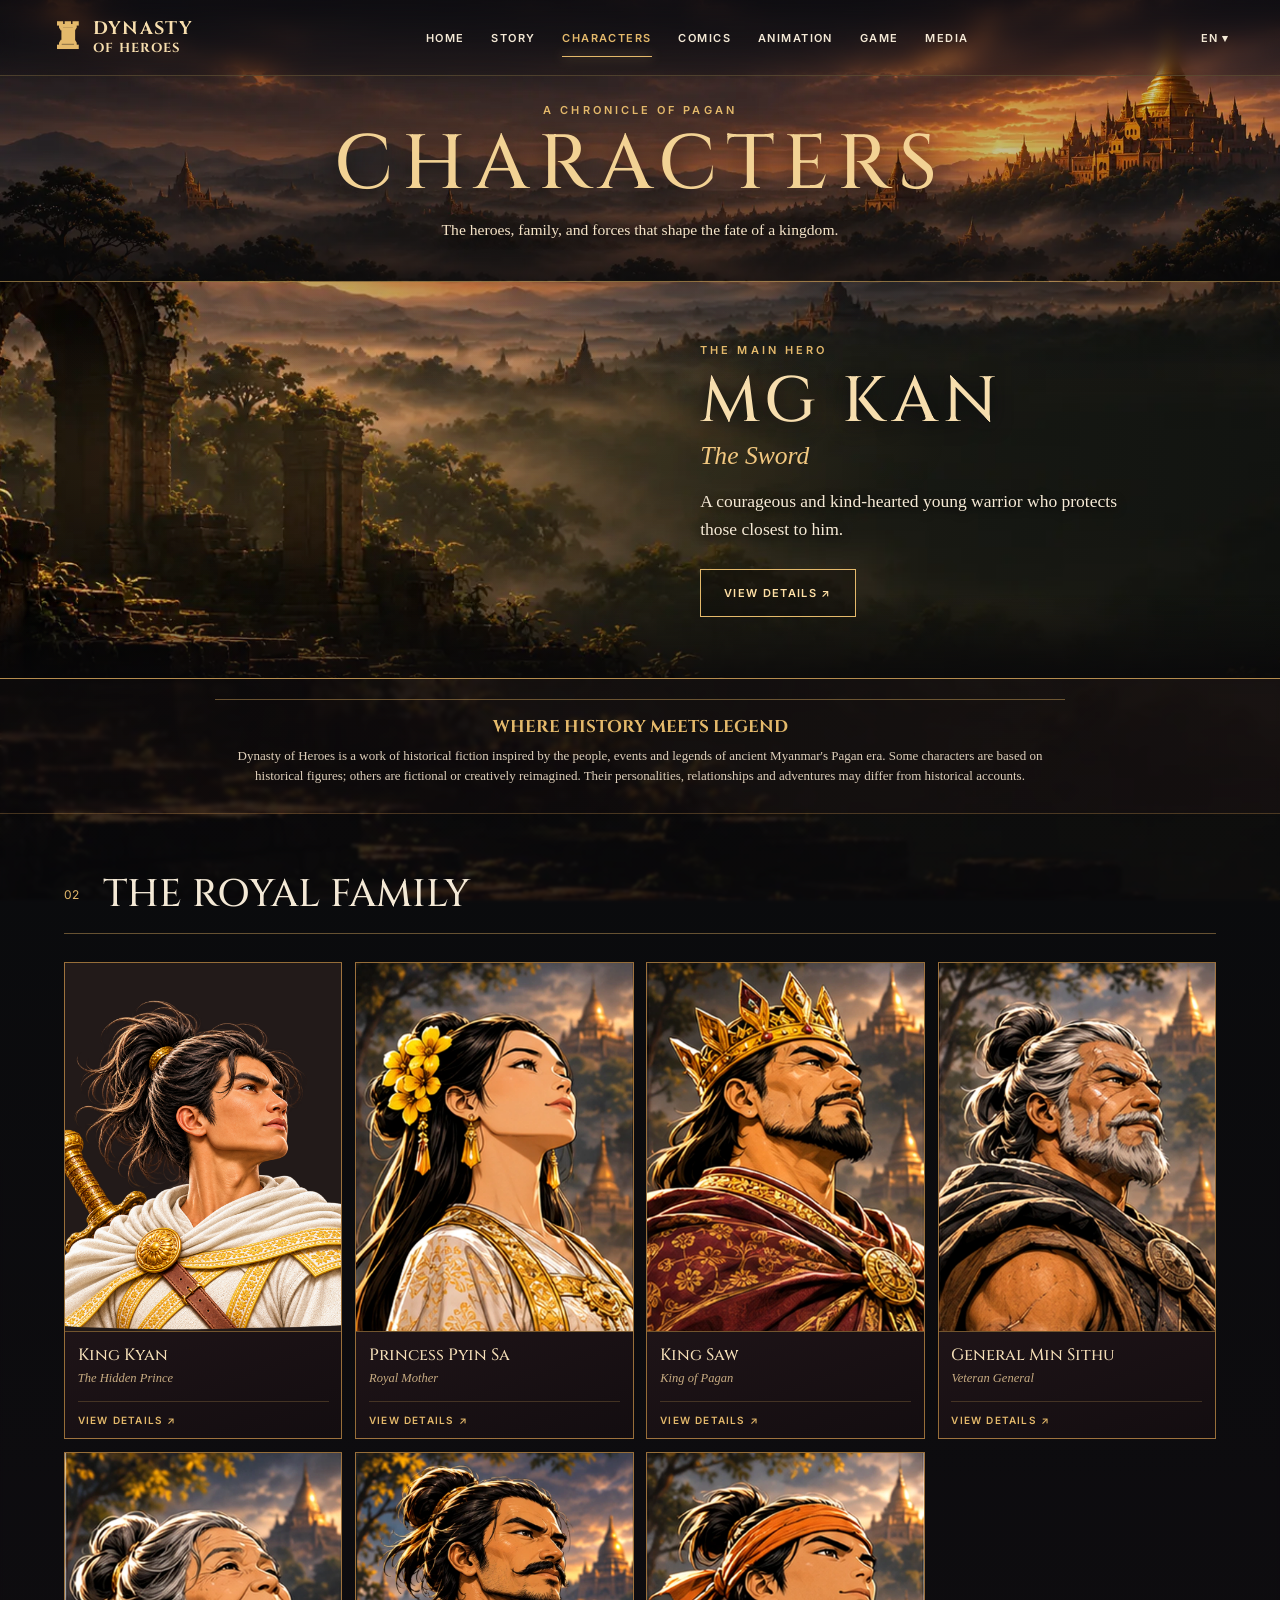
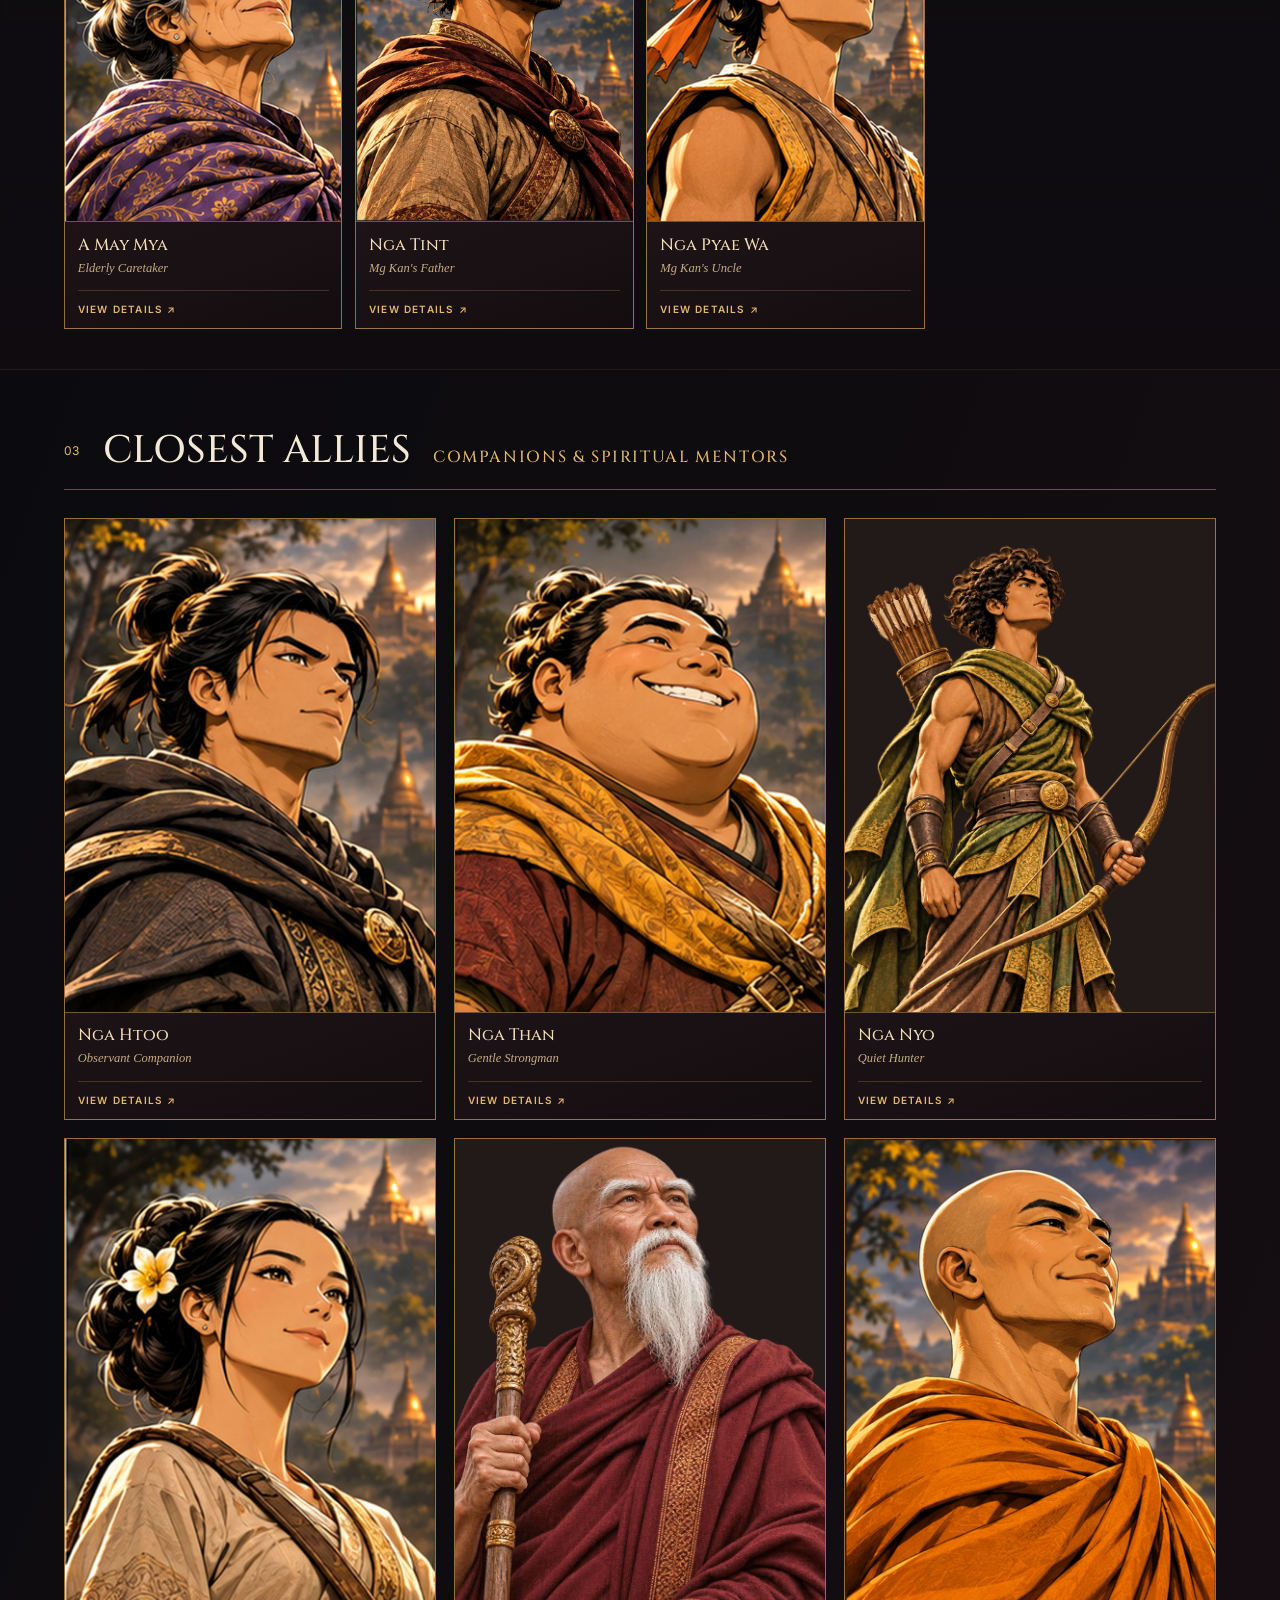
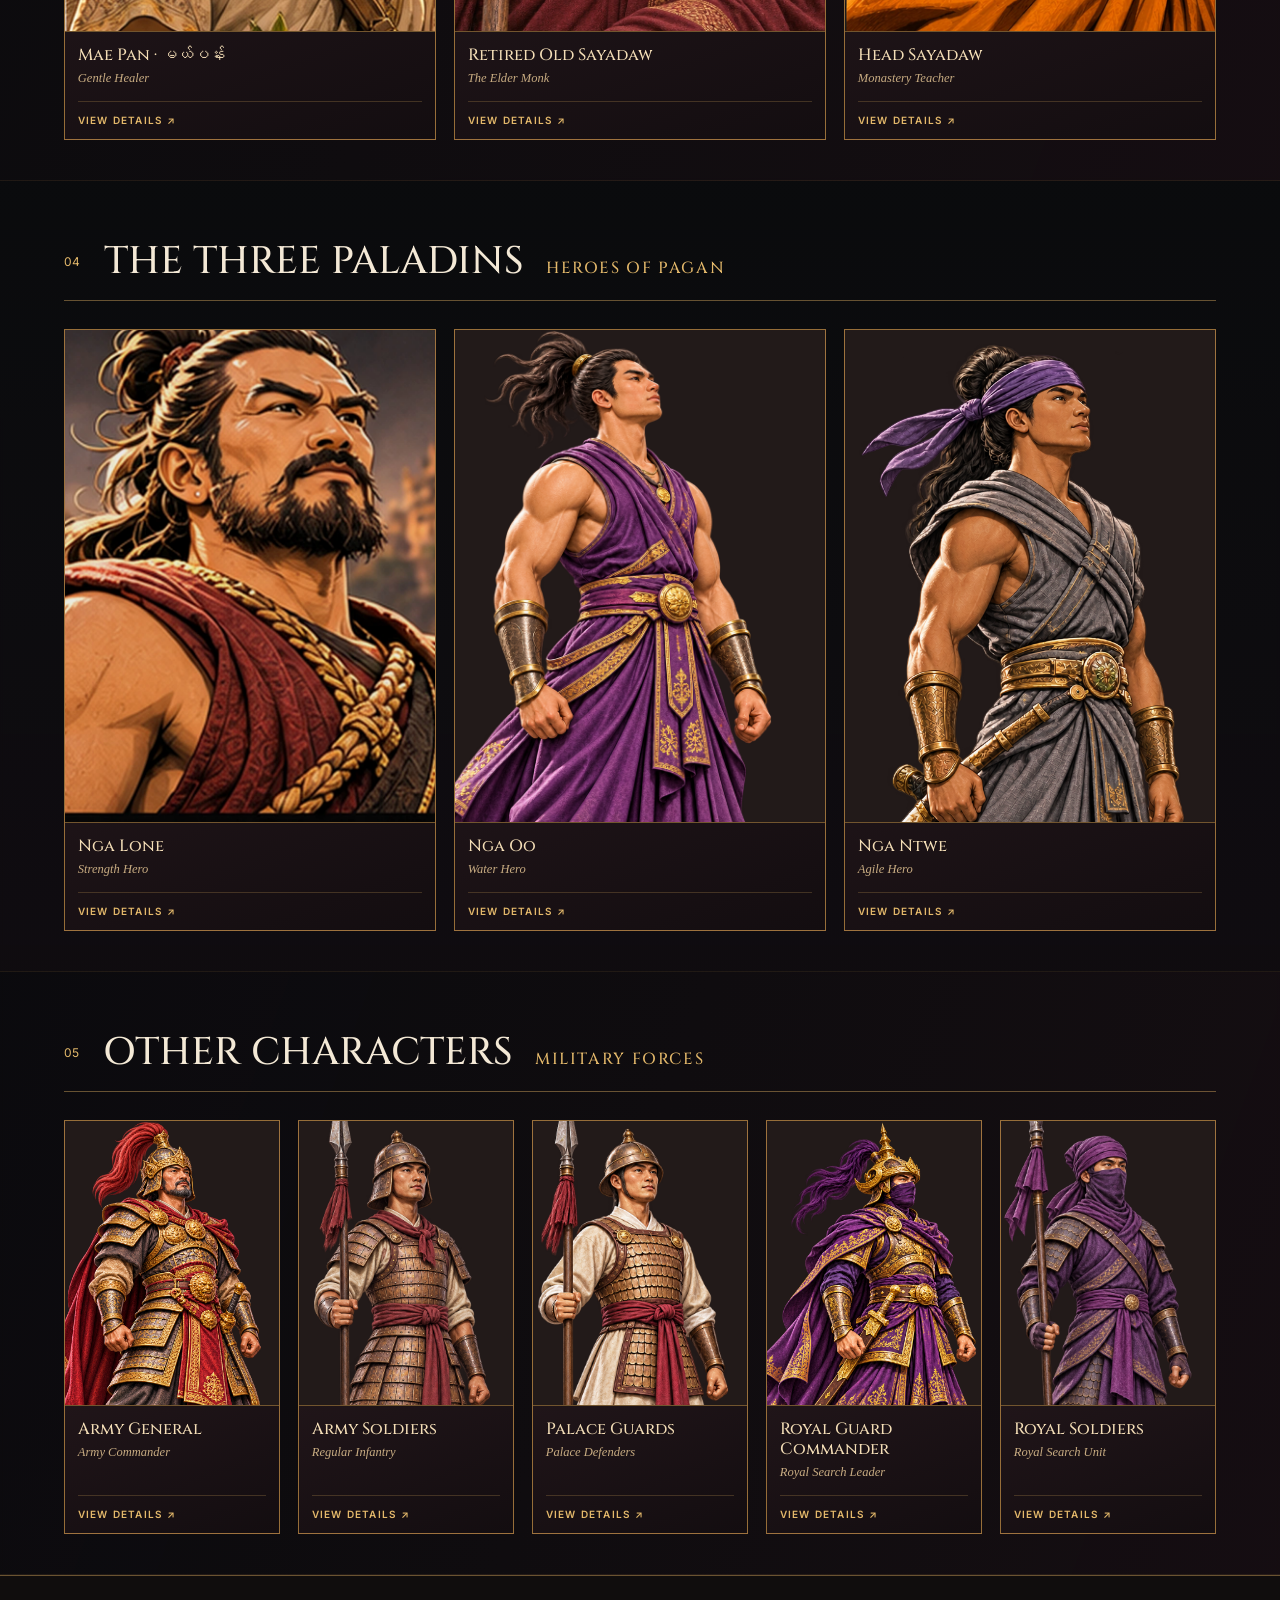
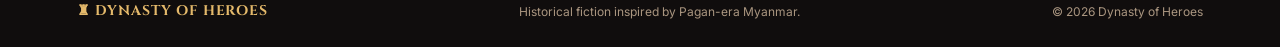
==== characters-classic.html @ 9d073ad2 "Correct Nga Nyo's bow hand, restore Nga Pyae Wa and add King Kyan portrait Move Nga Nyo's bow uprigh" ====
<!doctype html><html lang="en"><head><meta charset="utf-8"><meta name="viewport" content="width=device-width,initial-scale=1"><meta name="theme-color" content="#11100f"><title>Characters — Dynasty of Heroes</title><link rel="stylesheet" href="style.css"></head><body class="characters-page"><div class="characters-page-backdrop" aria-hidden="true"><div class="characters-page-backdrop__art"></div></div><div id="progress"></div>
<header class="site-header"><a class="brand" href="index.html"><span class="temple">♜</span><span>DYNASTY <small>OF HEROES</small></span></a><button class="menu-toggle" aria-expanded="false" aria-label="Toggle menu">☰</button><nav class="site-menu"><a href="index.html">HOME</a><a href="index.html#story">STORY</a><a class="active" href="characters.html">CHARACTERS</a><a href="index.html#experiences">COMICS</a><a href="index.html#experiences">ANIMATION</a><a href="index.html#experiences">GAME</a><a href="index.html#mission">MEDIA</a></nav><span class="language">EN ▾</span></header>
<main>
<section class="characters-intro character-top-banner" aria-label="Characters page introduction">
  <span class="section-label">A CHRONICLE OF PAGAN</span>
  <h1>CHARACTERS</h1>
  <p class="characters-tagline">The heroes, family, and forces that shape the fate of a kingdom.</p>
</section>
<section class="featured-hero" id="main-hero" aria-labelledby="mgkan-title">
  <div class="featured-hero__scene" aria-hidden="true"></div>
  <div class="featured-hero__content">
    <div class="featured-hero__portrait">
      <!-- Separate transparent foreground asset; not part of the forest background -->
      <img class="featured-hero__cutout" src="assets/mg-kan-cutout-art.webp" alt="Mg Kan wearing his black-and-red warrior outfit" loading="eager" fetchpriority="high">
    </div>
    <div class="featured-hero__copy">
      <span class="section-label">THE MAIN HERO</span>
      <h2 id="mgkan-title">MG KAN</h2>
      <p class="featured-hero__subtitle">The Sword</p>
      <p class="featured-hero__description">A courageous and kind-hearted young warrior who protects those closest to him.</p>
      <button type="button" class="button outline featured-hero__details" data-open-character="mg-kan">VIEW DETAILS ↗</button>
    </div>
  </div>
</section>
<section class="character-disclaimer"><div class="fiction"><h2>WHERE HISTORY MEETS LEGEND</h2><p>Dynasty of Heroes is a work of historical fiction inspired by the people, events and legends of ancient Myanmar's Pagan era. Some characters are based on historical figures; others are fictional or creatively reimagined. Their personalities, relationships and adventures may differ from historical accounts.</p></div></section>
<section class="roster-section" id="family"><div class="roster-heading"><span>02</span><h2>THE ROYAL FAMILY</h2></div><div class="roster-grid" id="roster-family"></div></section>
<section class="roster-section" id="allies"><div class="roster-heading"><span>03</span><h2>CLOSEST ALLIES <small>COMPANIONS & SPIRITUAL MENTORS</small></h2></div><div class="roster-grid" id="roster-allies"></div></section>
<section class="roster-section" id="paladins"><div class="roster-heading"><span>04</span><h2>THE THREE PALADINS <small>HEROES OF PAGAN</small></h2></div><div class="roster-grid" id="roster-paladins"></div></section>
<section class="roster-section" id="military"><div class="roster-heading"><span>05</span><h2>OTHER CHARACTERS <small>MILITARY FORCES</small></h2></div><div class="roster-grid" id="roster-military"></div></section></main>
<div class="modal" id="character-modal" aria-hidden="true" role="dialog" aria-modal="true" aria-labelledby="detail-name"><div class="modal-inner"><button class="modal-close" aria-label="Close character detail">×</button><div class="modal-image"><img id="detail-image" alt="Character portrait"></div><div class="modal-text"><span class="section-label">DYNASTY OF HEROES · CHARACTER INTRODUCTION</span><h2 id="detail-name"></h2><div class="detail-title" id="detail-title"></div><blockquote id="detail-quote"></blockquote><p id="detail-bio"></p><div class="facts"><div><b>ROLE</b><span id="detail-role"></span></div><div><b>IDENTITY</b><span id="detail-identity"></span></div><div><b>PERSONALITY</b><span id="detail-personality"></span></div></div><h3>SIGNATURE TRAITS</h3><div class="trait-list" id="detail-traits"></div></div></div></div>
<footer><a class="brand" href="index.html">♜ DYNASTY OF HEROES</a><span>Historical fiction inspired by Pagan-era Myanmar.</span><span>© 2026 Dynasty of Heroes</span></footer><script src="main.js"></script><script src="characters.js?v=20261125-bow-portrait-restore"></script></body></html>
---- style.css ----
@import url('https://fonts.googleapis.com/css2?family=Cinzel:wght@400;500;600;700&family=Inter:wght@400;500;600&display=swap');
:root{--bg:#100c0c;--black:#151013;--gold:#e4b96b;--gold2:#f7deae;--cream:#f7e9cf;--maroon:#591e22;--line:rgba(225,177,99,.43)}*{box-sizing:border-box}html{scroll-behavior:smooth}body{margin:0;background:var(--bg);color:#f4e9d6;font-family:Georgia,serif;overflow-x:hidden}a{color:inherit;text-decoration:none}button{font:inherit;cursor:pointer}button:focus-visible,a:focus-visible,.character-card:focus-visible{outline:2px solid #f2ce83;outline-offset:4px}img{max-width:100%;display:block}em{font-style:normal;color:var(--gold)}h1,h2,h3,p{margin-top:0}h1,h2,h3{font-family:Cinzel,Georgia,serif}#progress{position:fixed;top:0;left:0;height:2px;width:0;background:var(--gold);z-index:150}.site-header{position:fixed;left:0;right:0;top:0;z-index:100;min-height:76px;display:flex;align-items:center;justify-content:space-between;gap:20px;padding:12px clamp(20px,4vw,74px);background:linear-gradient(180deg,rgba(8,8,12,.91),rgba(8,8,12,.56) 78%,transparent);border-bottom:1px solid rgba(255,208,120,.12);backdrop-filter:blur(8px)}.brand{display:flex;align-items:center;gap:9px;color:var(--gold2);font-family:Cinzel,Georgia,serif;font-size:18px;line-height:1;font-weight:700;letter-spacing:.06em;white-space:nowrap}.brand small{display:block;font-size:13px;margin-top:4px}.temple{font-size:36px;color:var(--gold)}.site-menu{display:flex;gap:clamp(12px,2.1vw,34px);align-items:center}.site-menu a{font:600 11px Inter,sans-serif;letter-spacing:.13em;position:relative;transition:color .25s}.site-menu a:hover,.site-menu a.active{color:var(--gold)}.site-menu a.active:after{content:'';position:absolute;height:1px;background:var(--gold);left:0;right:0;bottom:-12px;box-shadow:0 0 12px var(--gold)}.language{font:600 11px Inter,sans-serif;letter-spacing:.08em}.menu-toggle{display:none;background:none;color:var(--gold2);border:1px solid var(--line);padding:8px 12px}.section-label,.eyebrow{font:600 11px Inter,sans-serif;letter-spacing:.28em;color:var(--gold);text-transform:uppercase}.hero{height:100svh;min-height:580px;position:relative;display:flex;align-items:center;justify-content:flex-end;isolation:isolate}.hero-media,.story-scene video{position:absolute;inset:0;width:100%;height:100%;object-fit:cover;z-index:-2;background:linear-gradient(100deg,#24120f,#654233)}.hero-shade{position:absolute;inset:0;z-index:-1;background:linear-gradient(90deg,rgba(0,0,0,.04) 10%,rgba(0,0,0,.12) 40%,rgba(6,7,11,.75) 78%,rgba(5,4,5,.5)),linear-gradient(0deg,#100c0c,transparent 35%)}.hero-copy{width:min(520px,43vw);margin-right:clamp(25px,8vw,150px);padding-top:80px;text-align:center}.hero-copy h1{font-size:clamp(43px,5.5vw,94px);line-height:.95;letter-spacing:.045em;margin:17px 0 24px;text-shadow:0 2px 12px #000,0 0 35px #25170c;color:#f9dc9b}.hero-copy h1 i{display:inline-block;font-style:normal;font-size:.32em;letter-spacing:.3em;vertical-align:middle}.hero-copy p{letter-spacing:.18em;font-size:clamp(12px,1vw,17px);line-height:1.6;color:#f6e5c6}.actions{display:flex;gap:12px;justify-content:center;margin-top:30px;flex-wrap:wrap}.button{font:600 11px Inter,sans-serif;letter-spacing:.12em;display:inline-flex;align-items:center;justify-content:center;text-align:center;min-height:46px;padding:13px 23px;border:1px solid var(--gold);transition:background .25s,transform .3s,box-shadow .3s}.button:hover{transform:translateY(-2px);box-shadow:0 6px 30px rgba(226,164,73,.19)}.button.gold{background:linear-gradient(110deg,#542015,#8a3b26);color:#ffe9b8}.button.outline{background:rgba(10,8,8,.34);color:#ffe0a5}.scroll-hint{position:absolute;bottom:32px;right:6%;font:600 10px Inter,sans-serif;letter-spacing:.18em}.scroll-hint span{margin-left:14px}.section-padding{padding:clamp(70px,9vw,145px) clamp(22px,7vw,125px)}.purpose{background:radial-gradient(ellipse at center top,#2c1b1b,#170f10 65%);text-align:center}.purpose h2,.experiences h2,.closing h2{font-size:clamp(34px,4.8vw,72px);line-height:1.13;font-weight:500;margin:22px 0}.section-intro{max-width:750px;line-height:1.8;color:#cbbbaa;margin:0 auto 52px}.four{display:grid;grid-template-columns:repeat(4,1fr);gap:clamp(17px,2vw,35px);text-align:left}.four article{border-top:1px solid var(--line);padding-top:20px}.four article span{color:var(--gold);font-size:14px}.four h3{font-size:21px;margin:14px 0}.four p{font-size:15px;line-height:1.65;color:#cbbcb0}.story-scene{position:relative;min-height:90svh;display:flex;align-items:center;isolation:isolate;background:#191518}.story-scene video{object-position:center}.story-overlay{position:absolute;inset:0;background:linear-gradient(90deg,rgba(7,7,9,.9),rgba(7,7,9,.38) 56%,rgba(7,7,9,.15)),linear-gradient(0deg,#160e0e,transparent 30%);z-index:-1}.story-copy{margin-left:clamp(24px,8vw,150px);width:min(600px,74vw);padding:100px 0}.story-copy h2{font-size:clamp(48px,6.5vw,110px);font-weight:500;line-height:1.03;margin:25px 0}.story-copy p{font-size:clamp(16px,1.35vw,20px);line-height:1.8;color:#e1d6c9;margin-bottom:30px}.experiences{background:#191919;color:#f5e4d2;text-align:center}.experiences h2{max-width:900px;margin:16px auto 55px}.experiences em{color:#e5aa82}.experience-grid{display:grid;grid-template-columns:repeat(3,1fr);gap:20px}.experience{height:clamp(300px,29vw,440px);position:relative;text-align:left;overflow:hidden;background:#151515;border:1px solid rgba(184,164,139,.38)}.experience img{position:absolute;inset:0;width:100%;height:100%;object-fit:cover;filter:saturate(.72)}.experience img[src$="home-comics.webp"]{object-position:65% center}
.experience img[src$="home-animation.webp"]{object-position:center 22%}
.experience:after{content:'';position:absolute;inset:0;background:linear-gradient(0deg,rgba(10,10,10,.98),rgba(14,14,14,.86) 34%,rgba(18,18,18,.30) 72%,rgba(18,18,18,.20))}.experience-copy{position:absolute;z-index:1;inset:auto 20px 25px 25px;color:#f9ebd4}.experience-copy span{font:600 11px Inter,sans-serif;letter-spacing:.15em;color:#f1c77c}.experience-copy h3{font-size:clamp(27px,2.6vw,43px);margin:9px 0}.experience-copy p{font-size:14px;line-height:1.65;max-width:290px}.experience-copy .coming{display:inline-block;margin-top:15px;padding:11px 13px;border:1px solid var(--gold);background:#242424;font-size:10px}.closing{text-align:center;background:radial-gradient(ellipse at 50% 20%,#382121,#130d0f)}.closing .button{margin-top:18px}footer{border-top:1px solid var(--line);padding:28px clamp(20px,6vw,95px);display:flex;align-items:center;justify-content:space-between;gap:20px;font:12px Inter,sans-serif;color:#aa9680}footer .brand{font-size:14px;color:var(--gold)}.characters-intro{text-align:center;padding:180px 25px 90px;background:linear-gradient(180deg,rgba(14,10,12,.62),#120c0e),url('assets/sunset.svg') center/cover}.characters-intro h1{font-size:clamp(54px,8vw,135px);font-weight:500;margin:15px 0 26px;color:#f7dba2}.fiction{margin:auto;max-width:850px;border-top:1px solid var(--line);padding-top:27px}.fiction h2{color:var(--gold);font-size:23px}.fiction p{line-height:1.8;color:#decfba;font-size:15px}.roster-section{padding:55px clamp(20px,5vw,85px) 40px;background:linear-gradient(135deg,#211113,#100d0f 55%)}.roster-section:nth-of-type(odd){background:linear-gradient(110deg,#140d10,#291718)}.roster-heading{display:flex;gap:24px;align-items:center;margin-bottom:28px;border-bottom:1px solid var(--line);padding-bottom:13px}.roster-heading span{color:var(--gold);font:12px Inter,sans-serif}.roster-heading h2{margin:0;font-size:clamp(23px,3vw,40px);font-weight:500}.roster-heading small{font-size:.42em;letter-spacing:.1em;color:var(--gold);display:inline-block;margin-left:12px}.roster-grid{display:grid;grid-template-columns:repeat(4,minmax(0,1fr));gap:18px}.roster-grid#roster-main{grid-template-columns:minmax(210px,320px)}.character-card{background:linear-gradient(#29191b,#130e10);border:1px solid rgba(214,169,92,.47);padding:0;min-width:0;text-align:left;color:var(--cream);overflow:hidden;cursor:pointer;transition:transform .3s,border-color .3s,box-shadow .3s}.character-card:hover{transform:translateY(-5px);border-color:var(--gold);box-shadow:0 14px 40px rgba(0,0,0,.3)}.portrait{aspect-ratio:3/4;overflow:hidden;position:relative;background:radial-gradient(circle at 50% 20%,#805d43,#171115)}.portrait img{width:100%;height:100%;object-fit:cover;object-position:center 20%;transition:transform .45s}.character-card:hover img{transform:scale(1.04)}.character-summary{padding:18px 15px 20px}.character-summary h3{margin:0 0 7px;font:500 clamp(17px,1.5vw,23px) Cinzel,serif}.character-summary p{margin:0 0 15px;color:#c9ab7e;font-style:italic;font-size:14px}.view-profile{font:600 11px Inter,sans-serif;color:var(--gold);letter-spacing:.12em;border-top:1px solid rgba(214,169,92,.23);display:block;padding-top:12px}.modal{position:fixed;inset:0;z-index:200;display:none;align-items:center;justify-content:center;padding:25px;background:rgba(4,4,6,.87);backdrop-filter:blur(12px)}.modal.open{display:flex}.modal-inner{position:relative;width:min(1280px,96vw);max-height:93vh;overflow:auto;display:grid;grid-template-columns:46% 54%;border:2px solid #b47b30;background:radial-gradient(circle at 100% 0%,#241c1d,#100e11 70%);box-shadow:0 0 0 6px rgba(15,9,5,.8),0 0 0 8px rgba(224,169,78,.5),0 30px 100px #000}.modal-close{position:absolute;right:17px;top:16px;z-index:1;background:#581b21;border:1px solid var(--gold);color:#ffe0a7;width:47px;height:47px;font-size:32px}.modal-image{min-height:570px;background:#36251c}.modal-image img{width:100%;height:100%;object-fit:cover;object-position:center top}.modal-text{padding:clamp(35px,4.2vw,75px);overflow:auto}.modal-text h2{font-size:clamp(45px,5vw,83px);font-weight:500;margin:17px 0 0;color:#f4d49c}.detail-title{color:var(--gold);font-size:26px;font-style:italic}.modal-text blockquote{margin:20px 0;font-size:19px;color:#e6cfab;font-style:italic}.modal-text p{line-height:1.7;color:#e3d5c5}.facts{margin:27px 0;border-top:1px solid var(--line)}.facts div{border-bottom:1px solid var(--line);padding:14px 0;display:grid;grid-template-columns:125px 1fr;gap:15px}.facts b{color:var(--gold);font-size:13px}.facts span{font-size:15px}.modal-text h3{font-size:22px;color:var(--gold)}.trait-list{display:grid;grid-template-columns:repeat(2,1fr);gap:12px}.trait{border:1px solid var(--line);padding:15px;background:linear-gradient(120deg,rgba(50,80,28,.3),transparent);text-align:center;font-size:13px}.trait span{display:block;font-size:27px;color:#b9db73;margin-bottom:8px}@media(min-width:1500px){.roster-grid{grid-template-columns:repeat(6,minmax(0,1fr))}}@media(max-width:950px){.site-header{min-height:68px}.menu-toggle{display:block}.site-menu{position:absolute;top:68px;left:0;right:0;display:none;flex-direction:column;background:#130e11;padding:30px}.site-menu.open{display:flex}.language{display:none}.hero-copy{width:55%;margin-right:3vw}.four{grid-template-columns:repeat(2,1fr)}.experience-grid{grid-template-columns:1fr}.experience{height:360px}.roster-grid{grid-template-columns:repeat(3,minmax(0,1fr))}.modal-inner{grid-template-columns:42% 58%}.modal-text{padding:32px}.modal-image{min-height:500px}}@media(max-width:600px){.hero{min-height:650px;height:100svh;align-items:flex-end;justify-content:center}.hero-copy{width:100%;margin:0;padding:30px 20px 90px}.hero-shade{background:linear-gradient(0deg,#130b0d 5%,rgba(15,9,11,.68) 50%,rgba(15,9,11,.08))}.hero-media{object-position:34% center}.hero-copy h1{font-size:54px}.four{grid-template-columns:1fr}.story-copy{margin-left:22px;width:85vw}.story-copy h2{font-size:54px}.roster-section{padding:38px 15px}.roster-grid{grid-template-columns:repeat(2,minmax(0,1fr));gap:10px}.roster-grid#roster-main{grid-template-columns:1fr 1fr}.character-summary{padding:12px}.character-summary h3{font-size:15px}.character-summary p{font-size:12px}.roster-heading h2{font-size:24px}.roster-heading small{display:block;margin:5px 0 0}.modal{padding:15px}.modal-inner{grid-template-columns:1fr;max-height:94vh}.modal-image{min-height:0;height:35vh}.modal-text{padding:25px}.modal-text h2{font-size:44px}.facts div{grid-template-columns:90px 1fr}.characters-intro{padding-top:130px}footer{flex-direction:column;text-align:center}}@media(prefers-reduced-motion:reduce){*,*:before,*:after{scroll-behavior:auto!important;transition:none!important;animation:none!important}}
/* Approved DOH portraits: one 6-column × 4-row sprite sheet; replaces placeholders on upload. */
.has-character-sprite .portrait,.has-character-sprite .modal-image{background-image:url('assets/DOH_22_Character_Portraits_Sprite.jpg');background-size:600% 400%;background-position:var(--sprite-x,0%) var(--sprite-y,0%);background-repeat:no-repeat}
.has-character-sprite .portrait img,.has-character-sprite .modal-image img{opacity:0}

/* Character page approved hero composition — wide Pagan panorama, centered main hero. */
.characters-intro.character-feature-banner{min-height:730px;padding:116px 24px 56px;text-align:center;background:
linear-gradient(180deg,rgba(11,8,12,.38) 0%,rgba(14,10,11,.12) 30%,rgba(14,9,11,.78) 100%),
url("assets/sunset.svg") center center/cover no-repeat;display:flex;flex-direction:column;align-items:center;}
.character-feature-banner h1{font-weight:500;letter-spacing:.13em;font-size:clamp(54px,6vw,105px);line-height:1.1;margin:12px 0 32px;text-shadow:0 4px 30px rgba(0,0,0,.9)}
.feature-center{width:100%;display:flex;flex-direction:column;align-items:center;gap:15px}
.feature-index{font:600 11px Inter,sans-serif;color:#f4d394;letter-spacing:.27em;text-shadow:0 2px 13px #000}
.character-feature-banner .roster-grid#roster-main{display:block;width:min(360px,84vw);margin:auto}
.character-feature-banner .character-card{width:100%;text-align:center;background:linear-gradient(180deg,rgba(23,16,17,.36),rgba(20,13,15,.95));border:1px solid #d1a25d;box-shadow:0 14px 50px rgba(0,0,0,.52)}
.character-feature-banner .portrait{height:260px;aspect-ratio:auto;background-color:#281b20}
.character-feature-banner .portrait img{object-position:center 26%}
.character-feature-banner .character-summary{padding:13px 18px 17px}
.character-feature-banner .character-summary h3{font-size:25px}
.character-feature-banner .character-summary p{font-size:16px;margin-bottom:7px}
.character-feature-banner .view-profile{margin:10px auto 0;max-width:210px;padding:12px;border:1px solid rgba(227,181,109,.65);background:rgba(61,24,24,.48)}
.character-disclaimer{background:#1b1011;text-align:center;padding:20px 24px 28px;border-bottom:1px solid rgba(225,177,99,.3)}
.character-disclaimer .fiction{padding-top:15px}
.character-disclaimer .fiction h2{font-size:17px;margin:0 0 8px}
.character-disclaimer .fiction p{font-size:13px;line-height:1.5;margin:0}
@media(max-width:600px){.characters-intro.character-feature-banner{padding:110px 12px 26px;min-height:640px}.character-feature-banner h1{font-size:43px;letter-spacing:.07em}.character-feature-banner .portrait{height:240px}.character-disclaimer{padding:15px}.character-feature-banner .roster-grid#roster-main{width:min(290px,88vw)}}

/* Character hero: one continuous cinematic banner, no isolated top card or blank column. */
.characters-intro.character-feature-banner{
  position:relative;overflow:hidden;isolation:isolate;
  min-height:clamp(620px,67vw,850px);
  display:flex;flex-direction:column;justify-content:flex-start;align-items:center;
  padding:116px clamp(18px,5vw,75px) 45px;
  background:linear-gradient(180deg,rgba(8,8,12,.30) 0%,rgba(10,8,11,.12) 40%,rgba(12,8,10,.93) 100%),url("assets/sunset.svg") center/cover no-repeat;
}
.characters-intro.character-feature-banner::before{
 content:"";position:absolute;inset:0;z-index:-1;pointer-events:none;
 background:radial-gradient(ellipse 48% 52% at 52% 64%,rgba(191,103,52,.12),transparent),linear-gradient(90deg,rgba(0,0,0,.17),transparent 40%,rgba(0,0,0,.2));
}
.character-feature-banner h1{margin:12px auto 28px;text-align:center;font-size:clamp(52px,5.5vw,92px);line-height:1.15;letter-spacing:.13em}
.character-feature-banner .feature-center{width:min(100%,1050px);min-height:380px;display:flex;flex-direction:column;align-items:center;gap:4px}
.character-feature-banner .roster-grid#roster-main{width:100%;max-width:none;margin:0;display:flex;justify-content:center}
.character-feature-banner .roster-grid#roster-main .character-card{
 position:relative;display:grid;grid-template-columns:minmax(240px,46%) minmax(270px,1fr);
 align-items:center;overflow:visible;width:min(100%,960px);min-height:355px;
 background:transparent;border:none;box-shadow:none;text-align:left;
 transform:none;
}
.character-feature-banner .roster-grid#roster-main .character-card:hover{box-shadow:none;transform:none}
.character-feature-banner .roster-grid#roster-main .portrait{
 width:100%;height:350px;aspect-ratio:auto;border:none;
 background-color:transparent;background-repeat:no-repeat;
 background-size:contain;background-position:center 30%;
 overflow:hidden;
 mask-image:linear-gradient(to bottom,#000 72%,transparent 100%);
 -webkit-mask-image:linear-gradient(to bottom,#000 72%,transparent 100%)
}
.character-feature-banner .roster-grid#roster-main .portrait img{
 width:100%;height:100%;object-fit:contain;object-position:center bottom;
 filter:drop-shadow(0 14px 27px rgba(0,0,0,.65))
}
.character-feature-banner .roster-grid#roster-main .character-summary{
 display:flex;flex-direction:column;align-items:flex-start;justify-content:center;
 padding:25px 14px 20px clamp(15px,3vw,56px);
 text-align:left;
}
.character-feature-banner .roster-grid#roster-main .character-summary h3{font-size:clamp(35px,3.8vw,64px);font-weight:400;margin-bottom:8px;text-shadow:0 3px 20px #130809}
.character-feature-banner .roster-grid#roster-main .character-summary p{font-size:clamp(19px,1.7vw,28px);color:#f4bd71;margin:0 0 18px}
.character-feature-banner .roster-grid#roster-main .view-profile{
 max-width:none;margin:0;padding:14px 24px;
 color:var(--gold2);font:600 11px Inter,sans-serif;
 border:1px solid var(--gold);letter-spacing:.16em;
 background:rgba(30,11,13,.76);transition:background .2s
}
.character-feature-banner .roster-grid#roster-main .character-card:hover .view-profile{background:rgba(97,40,23,.93)}
.character-disclaimer{position:relative;z-index:1}
@media(max-width:700px){
 .characters-intro.character-feature-banner{min-height:630px;padding:100px 14px 20px}
 .character-feature-banner h1{font-size:clamp(43px,9vw,70px);letter-spacing:.055em;margin-bottom:15px}
 .character-feature-banner .feature-center{min-height:440px}
 .character-feature-banner .roster-grid#roster-main .character-card{grid-template-columns:1fr;min-height:0;max-width:375px}
 .character-feature-banner .roster-grid#roster-main .portrait{height:280px}
 .character-feature-banner .roster-grid#roster-main .character-summary{padding:5px 10px 20px;align-items:center;text-align:center}
 .character-feature-banner .roster-grid#roster-main .character-summary h3{font-size:34px}
 .character-feature-banner .roster-grid#roster-main .character-summary p{font-size:20px;margin-bottom:12px}
 .character-feature-banner .roster-grid#roster-main .view-profile{margin:0 auto}
}

/* ==========================================================================
   DYNASTY OF HEROES | Characters page V4
   Layer contract:
   1. Full-page forest parallax: assets/characters-forest.svg
   2. Featured Mg Kan scene: assets/characters-forest.svg (replace separately)
   3. Independent hero foreground: assets/mg-kan-cutout.png
      (original cinematic video is shown until transparent PNG is provided)
   4. Every title, caption, and Details control is real HTML.
   ========================================================================== */
body.characters-page{background:#0d1011;isolation:isolate}
.characters-page-backdrop{position:fixed;inset:0;overflow:hidden;z-index:0;pointer-events:none}
.characters-page-backdrop__art{position:absolute;inset:-16%;background:
  linear-gradient(180deg,rgba(9,12,13,.22),rgba(10,10,13,.58) 47%,rgba(7,7,11,.88)),
  url("assets/characters-forest.svg") center center/cover no-repeat;
  transform:translate3d(0,var(--character-parallax,0px),0);
  will-change:transform;}
.characters-page main{position:relative;z-index:1}
.characters-page footer{position:relative;z-index:2;background:#100d0d}
.characters-page .site-header{position:fixed;background:linear-gradient(180deg,rgba(12,12,16,.80),rgba(15,11,14,.28));backdrop-filter:blur(9px);-webkit-backdrop-filter:blur(9px);border-bottom:1px solid rgba(226,187,113,.27)}
/* Header banner retains its own Pagan vista, not the forest scene. */
.characters-page .characters-intro.character-top-banner{
  min-height:270px;display:flex;flex-direction:column;justify-content:center;align-items:center;
  padding:94px 22px 31px;position:relative;text-align:center;
  background:
    linear-gradient(180deg,rgba(14,11,15,.52),rgba(14,9,11,.30) 60%,rgba(12,9,10,.79)),
    url("assets/sunset.svg") center center/cover no-repeat;
  border-bottom:1px solid #b17d39;
}
.characters-page .character-top-banner h1{
  font-size:clamp(50px,6vw,94px);font-weight:500;letter-spacing:.11em;
  margin:8px 0 6px;line-height:1.05;color:#f2d294;
  text-shadow:0 4px 26px rgba(0,0,0,.72)
}
.characters-page .characters-tagline{font-size:clamp(14px,1.22vw,18px);line-height:1.4;color:#f5e4c8;text-shadow:0 2px 13px #000;margin:8px 0 0}
.featured-hero{
  position:relative;isolation:isolate;overflow:hidden;
  min-height:clamp(340px,31vw,525px);display:flex;align-items:stretch;
  border-bottom:1px solid rgba(218,168,84,.55);
  background:#18211d;
}
.featured-hero__scene{
  position:absolute;inset:-16%;z-index:-2;
  background:
    linear-gradient(90deg,rgba(13,16,14,.06) 0%,rgba(13,16,14,.14) 41%,rgba(8,10,12,.62) 67%,rgba(7,8,9,.77)),
    url("assets/characters-forest.svg") center center/cover no-repeat;
  transform:translate3d(0,var(--feature-parallax,0px),0);
  will-change:transform;
}
.featured-hero:after{content:"";position:absolute;inset:0;pointer-events:none;z-index:-1;
  background:linear-gradient(0deg,rgba(9,8,10,.8) 0%,transparent 21%,transparent 72%,rgba(11,10,14,.17)),
  radial-gradient(ellipse at 29% 41%,rgba(225,173,93,.16),transparent 45%);
}
.featured-hero__content{
 width:min(100%,1430px);margin:auto;min-height:inherit;
 display:grid;grid-template-columns:54% 46%;align-items:stretch;
 padding:0 clamp(15px,3vw,40px);
}
.featured-hero__portrait{position:relative;min-height:inherit;overflow:hidden;pointer-events:none}
.featured-hero__video-fallback{
 position:absolute;inset:-5% auto -5% -16%;width:126%;height:110%;max-width:none;
 display:block;object-fit:cover;object-position:12% center;
 filter:contrast(1.07) saturate(.83) brightness(.79);
 mask-image:linear-gradient(90deg,transparent,#000 20%,#000 68%,transparent 98%),linear-gradient(180deg,#000 76%,transparent);
 -webkit-mask-image:linear-gradient(90deg,transparent,#000 20%,#000 68%,transparent 98%);
}
.featured-hero__cutout{
 position:absolute;bottom:-1%;left:0;width:100%;height:106%;object-fit:contain;object-position:center bottom;
 opacity:0;transition:opacity .35s ease;filter:drop-shadow(0 13px 35px rgba(0,0,0,.4));}
.featured-hero.has-cutout .featured-hero__cutout{opacity:1}
.featured-hero.has-cutout .featured-hero__video-fallback{opacity:0;visibility:hidden}
.featured-hero__copy{position:relative;padding:clamp(28px,4vw,65px) 12px;display:flex;flex-direction:column;justify-content:center;align-items:flex-start}
.featured-hero__copy h2{font-size:clamp(41px,5vw,82px);line-height:1;letter-spacing:.08em;font-weight:500;color:var(--gold2);margin:13px 0 2px;text-shadow:0 3px 20px #0d0b0e}
.featured-hero__subtitle{font-size:clamp(21px,2vw,28px);font-style:italic;color:#f2c880;margin:5px 0 16px}
.featured-hero__description{font-size:clamp(15px,1.37vw,20px);line-height:1.65;color:#f6ead6;width:min(445px,100%);margin:0 0 25px;text-shadow:0 2px 10px #0a0808}
.featured-hero__details{background:rgba(54,21,21,.59);color:#f7dc9e;min-height:48px}
.characters-page .character-disclaimer{background:rgba(16,13,14,.86);border-bottom:1px solid rgba(223,165,87,.28)}
.characters-page .roster-section{background:linear-gradient(180deg,rgba(12,10,12,.91),rgba(21,13,17,.87))!important;position:relative;backdrop-filter:blur(3px);border-bottom:1px solid rgba(199,143,75,.12)}
.characters-page .roster-section:nth-of-type(odd){background:linear-gradient(100deg,rgba(13,10,13,.89),rgba(26,14,18,.88))!important}
.characters-page #roster-family{grid-template-columns:repeat(7,minmax(0,1fr));gap:clamp(9px,1vw,16px)}
.characters-page .character-card{background:linear-gradient(160deg,#322025,#130d10);border-color:rgba(219,160,77,.65)}
.characters-page .character-card .portrait{overflow:hidden}
.characters-page .character-card[data-character-id="nga-htwe-yu"] .portrait{background-image:none!important}
.characters-page .character-card[data-character-id="nga-htwe-yu"] .portrait img{opacity:1!important;object-fit:cover;object-position:50% 16%}
.characters-page .character-summary h3,.characters-page .character-summary p,.characters-page .view-profile{position:relative;z-index:1}
/* labels are actual elements generated in characters.js, never burned into portrait pixels */
@media(max-width:1400px){.characters-page #roster-family{grid-template-columns:repeat(4,minmax(0,1fr));}}
@media(max-width:800px){.characters-page #roster-family{grid-template-columns:repeat(3,minmax(0,1fr));}}
@media(max-width:600px){
 .characters-page .characters-intro.character-top-banner{min-height:220px;padding:83px 12px 23px}
 .characters-page .character-top-banner h1{font-size:42px;letter-spacing:.04em}
 .featured-hero{min-height:620px}
 .featured-hero__content{grid-template-columns:1fr;grid-template-rows:340px auto;padding:0 16px}
 .featured-hero__portrait{min-height:340px}
 .featured-hero__video-fallback{inset:0 auto 0 -10%;width:120%;height:100%}
 .featured-hero__copy{padding:16px 12px 32px;align-items:center;text-align:center}
 .featured-hero__copy h2{font-size:44px}
 .featured-hero__subtitle{font-size:23px;margin:5px 0 12px}
 .featured-hero__description{margin:0 0 18px;font-size:15px}
 .characters-page #roster-family{grid-template-columns:repeat(2,minmax(0,1fr));gap:10px}
 .characters-page-backdrop__art,.featured-hero__scene{will-change:auto}
}
@media(prefers-reduced-motion:reduce){
 .characters-page-backdrop__art,.featured-hero__scene{transform:none!important;will-change:auto}
 .featured-hero__video-fallback{display:none}
}
/* One image setting controls the forest across the scrolling page AND Mg Kan section.
   Change this URL when a newly approved background is uploaded. */
body.characters-page{--characters-world-image:url("assets/characters-forest.svg")}
.characters-page-backdrop__art{background-image:linear-gradient(180deg,rgba(9,12,13,.22),rgba(10,10,13,.58) 47%,rgba(7,7,11,.88)),var(--characters-world-image)}
.featured-hero__scene{background-image:linear-gradient(90deg,rgba(13,16,14,.06) 0%,rgba(13,16,14,.14) 41%,rgba(8,10,12,.62) 67%,rgba(7,8,9,.77)),var(--characters-world-image)}
/* No sprite sheet may replace Nga Htwe Yu's distinct dark blue-gray headwrap. */
.has-character-sprite .characters-page .character-card[data-character-id="nga-htwe-yu"] .portrait{background-image:none!important}
.has-character-sprite .characters-page .character-card[data-character-id="nga-htwe-yu"] .portrait img{opacity:1!important}
.has-character-sprite .modal[data-character-id="nga-htwe-yu"] .modal-image{background-image:none!important}
.has-character-sprite .modal[data-character-id="nga-htwe-yu"] .modal-image img{opacity:1!important}


/* Batch-one sprite is optional and only affects these ten character panels.
   Each panel's label and Details button remain native, editable HTML. */
.has-first-ten-sprite .characters-page .character-card:is(
 [data-character-id="mg-kyan"],
 [data-character-id="pyin-sa"],
 [data-character-id="anawrahta"],
 [data-character-id="min-sithu"],
 [data-character-id="a-may-mya"],
 [data-character-id="nga-pyae-wa"],
 [data-character-id="nga-htoo"],
 [data-character-id="nga-than"],
 [data-character-id="nga-nyo"],
 [data-character-id="mae-pan"]
) .portrait,
.has-first-ten-sprite .characters-page .modal:is(
 [data-character-id="mg-kyan"],
 [data-character-id="pyin-sa"],
 [data-character-id="anawrahta"],
 [data-character-id="min-sithu"],
 [data-character-id="a-may-mya"],
 [data-character-id="nga-pyae-wa"],
 [data-character-id="nga-htoo"],
 [data-character-id="nga-than"],
 [data-character-id="nga-nyo"],
 [data-character-id="mae-pan"]
) .modal-image{
 background-image:url("assets/DOH_First10_Illustrated_Sprite.webp")!important;
 background-size:500% auto!important;
 background-position:var(--batch1-x,0%) var(--batch1-y,0%)!important;
 background-repeat:no-repeat!important;
}
.has-first-ten-sprite .characters-page .character-card:is(
 [data-character-id="mg-kyan"],
 [data-character-id="pyin-sa"],
 [data-character-id="anawrahta"],
 [data-character-id="min-sithu"],
 [data-character-id="a-may-mya"],
 [data-character-id="nga-pyae-wa"],
 [data-character-id="nga-htoo"],
 [data-character-id="nga-than"],
 [data-character-id="nga-nyo"],
 [data-character-id="mae-pan"]
) .portrait img,
.has-first-ten-sprite .characters-page .modal:is(
 [data-character-id="mg-kyan"],
 [data-character-id="pyin-sa"],
 [data-character-id="anawrahta"],
 [data-character-id="min-sithu"],
 [data-character-id="a-may-mya"],
 [data-character-id="nga-pyae-wa"],
 [data-character-id="nga-htoo"],
 [data-character-id="nga-than"],
 [data-character-id="nga-nyo"],
 [data-character-id="mae-pan"]
) .modal-image img{
 opacity:0!important;
}

/* The approved Characters header artwork is a swappable, independent image.
   Upload the banner as assets/characters-top-banner.png.
   Until uploaded, the existing sunset.svg remains the fallback. All text remains HTML. */
.characters-page .characters-intro.character-top-banner {
  background-image:
    linear-gradient(180deg,rgba(12,10,14,.36),rgba(12,10,14,.24) 57%,rgba(10,8,11,.75)),
    url("assets/characters-top-banner.png"),
    url("assets/sunset.svg");
  background-position:center,center,center;
  background-size:cover,cover,cover;
  background-repeat:no-repeat;
}

/* === Characters cinematic world background: final asset wiring ===
   Background image fills the viewport, remains independent of cards and Mg Kan.
   Every heading, subtitle, name, description and button remains editable HTML.
   To change backgrounds, swap the files below. */
body.characters-page{
  --characters-world-image:url("assets/characters-world-cinematic.webp");
  background:#0e1011;
}
.characters-page .characters-page-backdrop{
  position:fixed;inset:0;width:100vw;height:100dvh;
  overflow:hidden;z-index:0;pointer-events:none;
}
.characters-page .characters-page-backdrop__art{
  position:absolute;inset:-12%;
  background-image:
    linear-gradient(180deg,rgba(9,11,13,.16) 0%,rgba(9,11,13,.28) 55%,rgba(7,7,9,.52) 100%),
    var(--characters-world-image);
  background-repeat:no-repeat;
  background-size:cover;
  background-position:center center;
  transform:translate3d(0,var(--character-parallax,0px),0);
}
.characters-page .characters-intro.character-top-banner{
  min-height:clamp(255px,22vw,355px);
  background-image:
    linear-gradient(180deg,rgba(12,11,15,.19),rgba(12,10,14,.24) 56%,rgba(9,8,10,.67)),
    url("assets/characters-top-cinematic.webp");
  background-size:cover;
  background-position:center center;
  background-repeat:no-repeat;
  border-bottom:1px solid rgba(219,174,96,.57);
}
.characters-page .featured-hero{
  position:relative;
  background:transparent;
  border-bottom:1px solid #b58c4f;
}
.characters-page .featured-hero__scene{
  background-image:
    linear-gradient(90deg,rgba(10,13,13,.10),rgba(10,11,12,.11) 43%,rgba(8,10,12,.38) 66%,rgba(8,10,12,.69) 100%),
    var(--characters-world-image);
  background-repeat:no-repeat;
  background-size:cover;
  background-position:center center;
}
.characters-page .featured-hero__portrait{
  position:relative;
  overflow:visible;
}
.characters-page .featured-hero__cutout{
  display:block;
  position:absolute;
  bottom:-1%;left:0;
  width:100%;height:107%;
  object-fit:contain;
  object-position:center bottom;
  filter:drop-shadow(0 8px 28px rgba(5,7,6,.55));
}
.characters-page .featured-hero.has-cutout .featured-hero__cutout{opacity:1}
.characters-page .featured-hero__video-fallback{display:none!important}
/* The world remains visible behind dark translucent roster and disclaimer sections. */
.characters-page .roster-section{
  background:linear-gradient(180deg,rgba(11,10,13,.75),rgba(18,12,15,.77))!important;
  backdrop-filter:blur(1.5px);
  -webkit-backdrop-filter:blur(1.5px);
}
.characters-page .roster-section:nth-of-type(odd){
  background:linear-gradient(110deg,rgba(10,9,12,.72),rgba(25,14,18,.76))!important;
}
.characters-page .character-disclaimer{
  background:linear-gradient(90deg,rgba(11,9,11,.75),rgba(19,13,16,.72));
  backdrop-filter:blur(2px);
}
.characters-page .site-header{
  background:linear-gradient(180deg,rgba(12,11,15,.68),rgba(13,11,13,.18));
  backdrop-filter:blur(8px);
}
/* 10 approved portraits are image assets; their labels stay real HTML. */
.has-first-ten-sprite .characters-page .portrait{
  background-repeat:no-repeat;
}
.has-first-ten-sprite .characters-page .modal-image{
  background-repeat:no-repeat;
}
/* On mobile, avoid excessive scroll-based work but keep a full-screen background. */
@media(max-width:600px){
  .characters-page .characters-page-backdrop__art{
    background-position:36% center;
  }
  .characters-page .featured-hero__scene{
    background-position:34% center;
  }
  .characters-page .featured-hero__cutout{height:100%}
}
@media(prefers-reduced-motion:reduce){
  .characters-page .characters-page-backdrop__art,
  .characters-page .featured-hero__scene{
    transform:none!important;
    will-change:auto!important;
  }
}

/* Final legibility balance: reveal the landscape through the roster instead
   of hiding the full-screen world behind solid black section containers. */
.characters-page .roster-section{
  background:linear-gradient(180deg,rgba(9,9,12,.65),rgba(16,11,16,.71))!important;
}
.characters-page .roster-section:nth-of-type(odd){
  background:linear-gradient(110deg,rgba(9,8,12,.63),rgba(24,13,18,.7))!important;
}
.characters-page .character-disclaimer{
  background:linear-gradient(90deg,rgba(11,9,12,.67),rgba(20,13,16,.68));
}

/* === REAL CHARACTER PORTRAIT CARD FIX / NOV 2026 ===
   One correctly framed portrait image per card, no sprites, text-free artwork.
   Keep the HTML title and button separate for easy content editing. */
.characters-page .character-card {min-width:0;display:flex;flex-direction:column;overflow:hidden}
.characters-page .character-card .portrait{
 position:relative;flex:0 0 auto;width:100%;height:auto;min-height:0;
 aspect-ratio:3 / 4;overflow:hidden;
 background:#221a19;border-bottom:1px solid rgba(224,166,75,.42);
 background-image:none!important;background-position:initial!important;background-size:auto!important;
}
.characters-page .character-card .portrait img {
 display:block;position:absolute;inset:0;width:100%;height:100%;max-width:none;
 object-fit:cover;object-position:center center;
 opacity:1!important;transform:none;filter:none;
 transition:transform .45s ease;
}
@media(hover:hover){
 .characters-page .character-card:hover .portrait img{transform:scale(1.025)}
}
.characters-page .character-summary{
 width:100%;flex:1;display:flex;flex-direction:column;gap:5px;
 padding:clamp(12px,1vw,20px) clamp(10px,1vw,18px);
}
.characters-page .character-summary h3{font-size:clamp(15px,1.28vw,22px);line-height:1.22;margin:0;color:#f4deb7;word-break:normal}
.characters-page .character-summary p{font-size:clamp(12px,.98vw,16px);line-height:1.35;margin:0 0 9px;color:#c8ac82}
.characters-page .character-summary .view-profile{margin-top:auto;font-size:10px}
.characters-page #roster-allies{grid-template-columns:repeat(6,minmax(0,1fr))}
.characters-page #roster-paladins{grid-template-columns:repeat(3,minmax(0,1fr));max-width:calc(65% - 20px)}
.characters-page #roster-military{grid-template-columns:repeat(5,minmax(0,1fr))}
/* Real images also fill the profile lightbox without cropping heads. */
.characters-page .modal-image{display:flex;align-items:stretch;justify-content:center;overflow:hidden;background:#1a1415;background-image:none!important}
.characters-page .modal-image img{display:block;width:100%;height:100%;object-fit:contain;object-position:center top;opacity:1!important}
@media(max-width:1400px){
 .characters-page #roster-allies{grid-template-columns:repeat(3,minmax(0,1fr))}
 .characters-page #roster-paladins{max-width:none}
}
@media(max-width:1000px){
 .characters-page #roster-military{grid-template-columns:repeat(3,minmax(0,1fr))}
}
@media(max-width:600px){
 .characters-page #roster-allies,
 .characters-page #roster-paladins,
 .characters-page #roster-military{grid-template-columns:repeat(2,minmax(0,1fr))}
 .characters-page .character-summary{padding:12px 9px}
 .characters-page .character-summary h3{font-size:14px}
 .characters-page .character-summary p{font-size:12px}
 .characters-page .modal-image{height:38vh;min-height:0}
 .characters-page .modal-image img{object-fit:contain;object-position:center top}
}

/* Keep the home hero visible behind the navigation and preserve the top of the frame. */
body:not(.characters-page) .site-header{background:linear-gradient(180deg,rgba(8,8,12,.35),transparent);border-bottom-color:transparent;backdrop-filter:none;-webkit-backdrop-filter:none}
.hero-media{object-position:center top}
@media(max-width:600px){.hero-media{object-position:34% top}}

body:not(.characters-page) .site-header{transition:background .25s,border-color .25s,backdrop-filter .25s}
body:not(.characters-page) .site-header.is-scrolled{background:rgba(8,8,12,.9);border-bottom-color:rgba(255,208,120,.2);backdrop-filter:blur(8px);-webkit-backdrop-filter:blur(8px)}

body:not(.characters-page) .site-header:not(.is-scrolled){background:transparent;border-bottom:0;box-shadow:none;backdrop-filter:none;-webkit-backdrop-filter:none}

.site-header .brand-logo{display:block;width:100px;height:60px;object-fit:contain}

footer .brand-logo{display:block;width:100px;height:60px;object-fit:contain}

/* Game introduction */
.game-page .site-header:not(.is-scrolled){background:rgba(8,8,12,.9);border-bottom:1px solid rgba(255,208,120,.2)}
.game-intro{min-height:85svh;padding:140px clamp(22px,7vw,125px) 80px;display:grid;grid-template-columns:1fr 1fr;gap:clamp(30px,5vw,80px);align-items:center;background:radial-gradient(ellipse at 80% 20%,#3a2420,#130e10 70%)}
.game-intro__copy{max-width:600px}.game-intro h1{font-size:clamp(40px,5vw,78px);line-height:1.06;color:var(--gold2);margin:20px 0}.game-intro__copy p{line-height:1.8;color:#dfcfb9}.game-features{display:flex;flex-wrap:wrap;gap:9px;margin:26px 0}.game-features span{padding:9px 12px;border:1px solid var(--line);color:var(--gold2);font:600 11px Inter,sans-serif;letter-spacing:.06em}.game-intro__copy .game-note{font-size:13px;color:#bba68a;margin-top:16px}.game-art img{width:100%;border:1px solid var(--line);box-shadow:0 20px 60px #0008}.game-return{display:inline-block;padding:12px;color:#f9dfac;font:14px Georgia,serif}
@media(max-width:800px){.game-intro{grid-template-columns:1fr;padding-top:120px}.game-art{max-width:650px}}
@media(max-width:600px){
 .game-intro{padding:105px 20px 55px;gap:28px}
 .game-intro h1{font-size:clamp(36px,10vw,54px);overflow-wrap:anywhere}
 .game-intro .button{width:100%}
 .game-features span{font-size:10px}
}
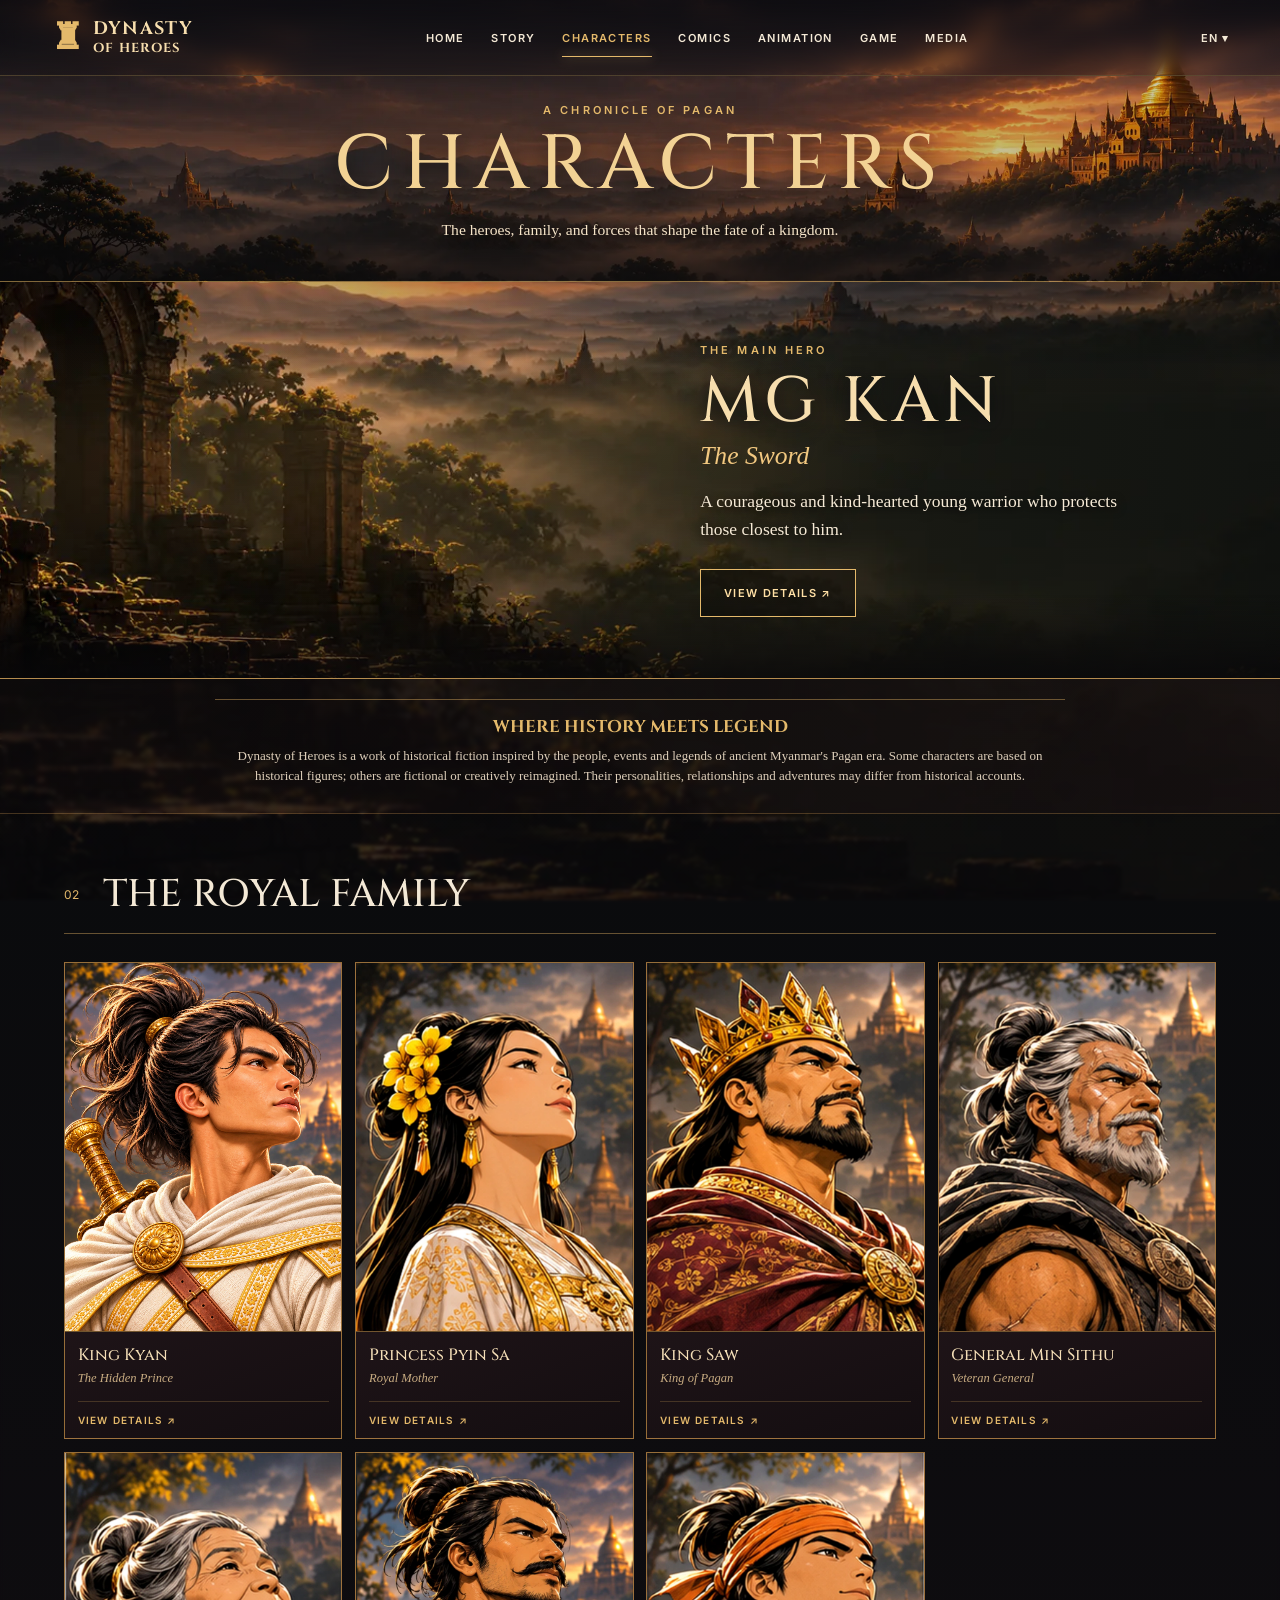
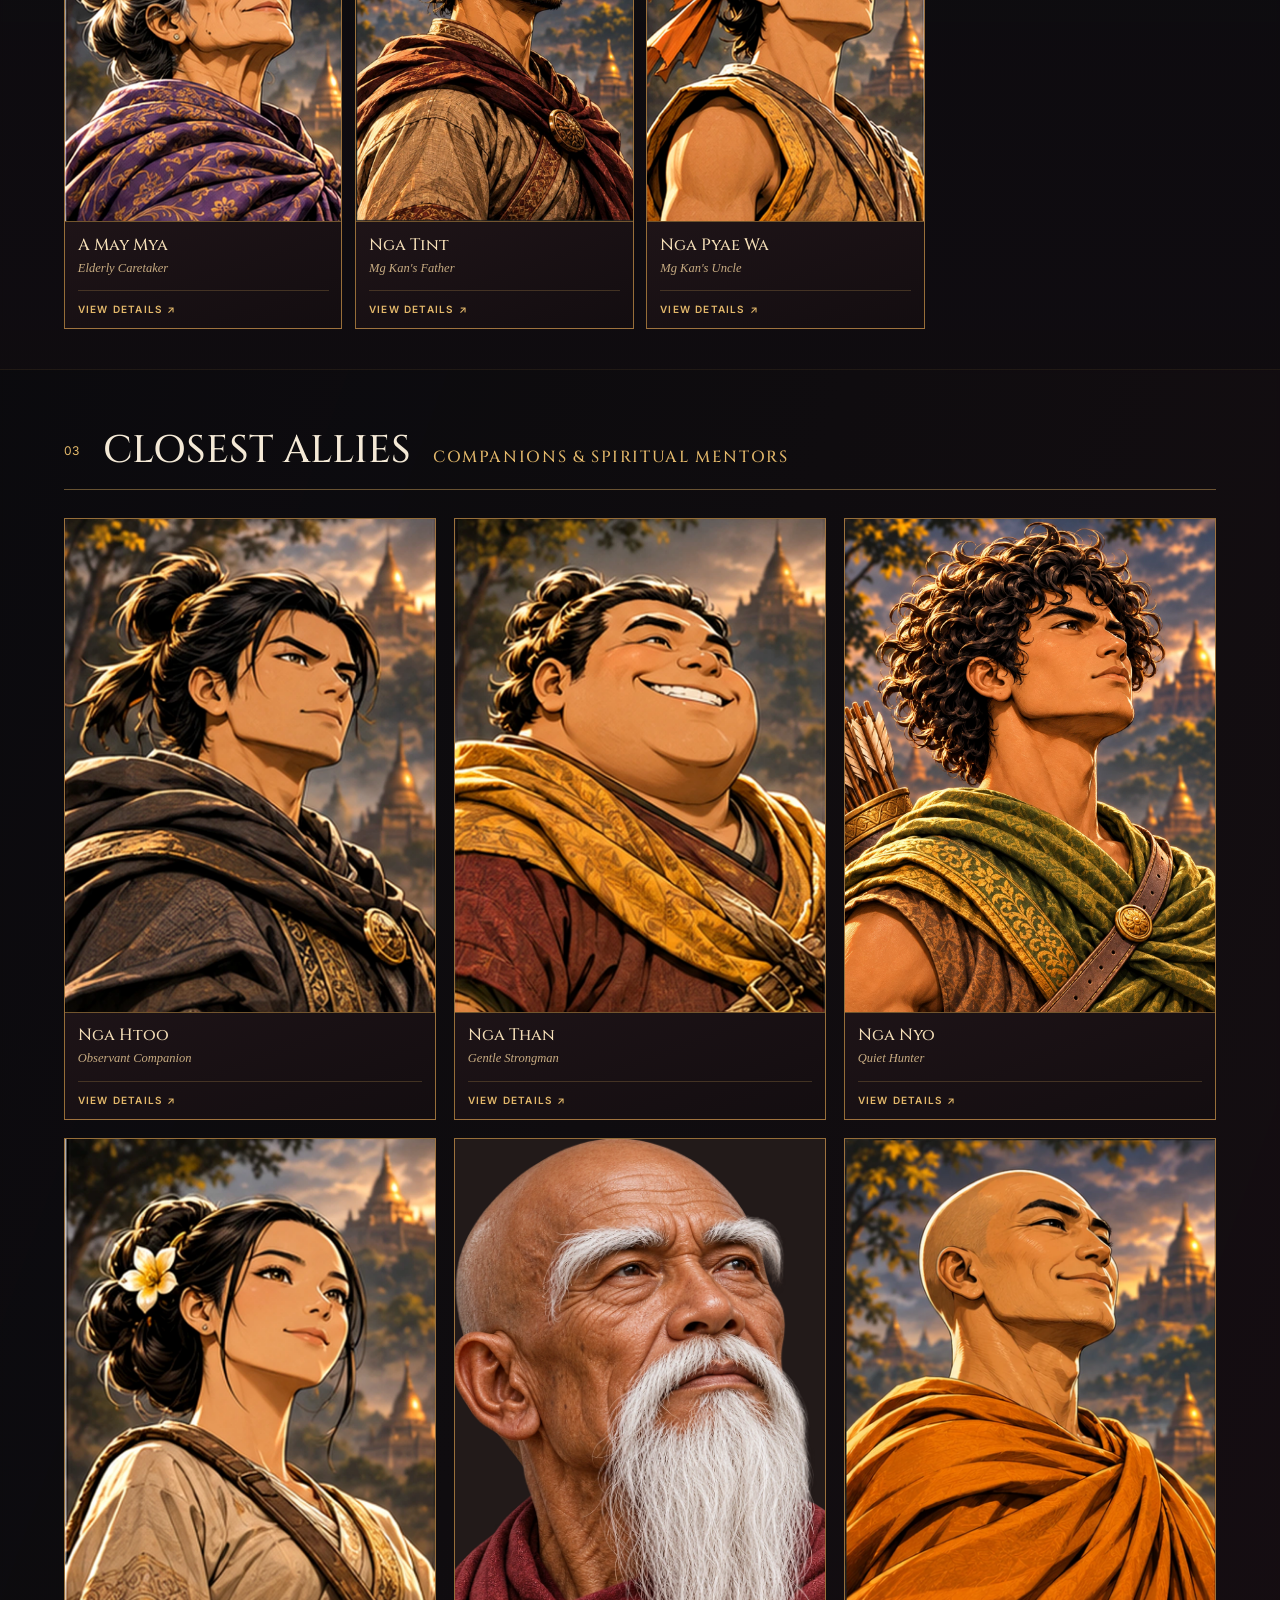
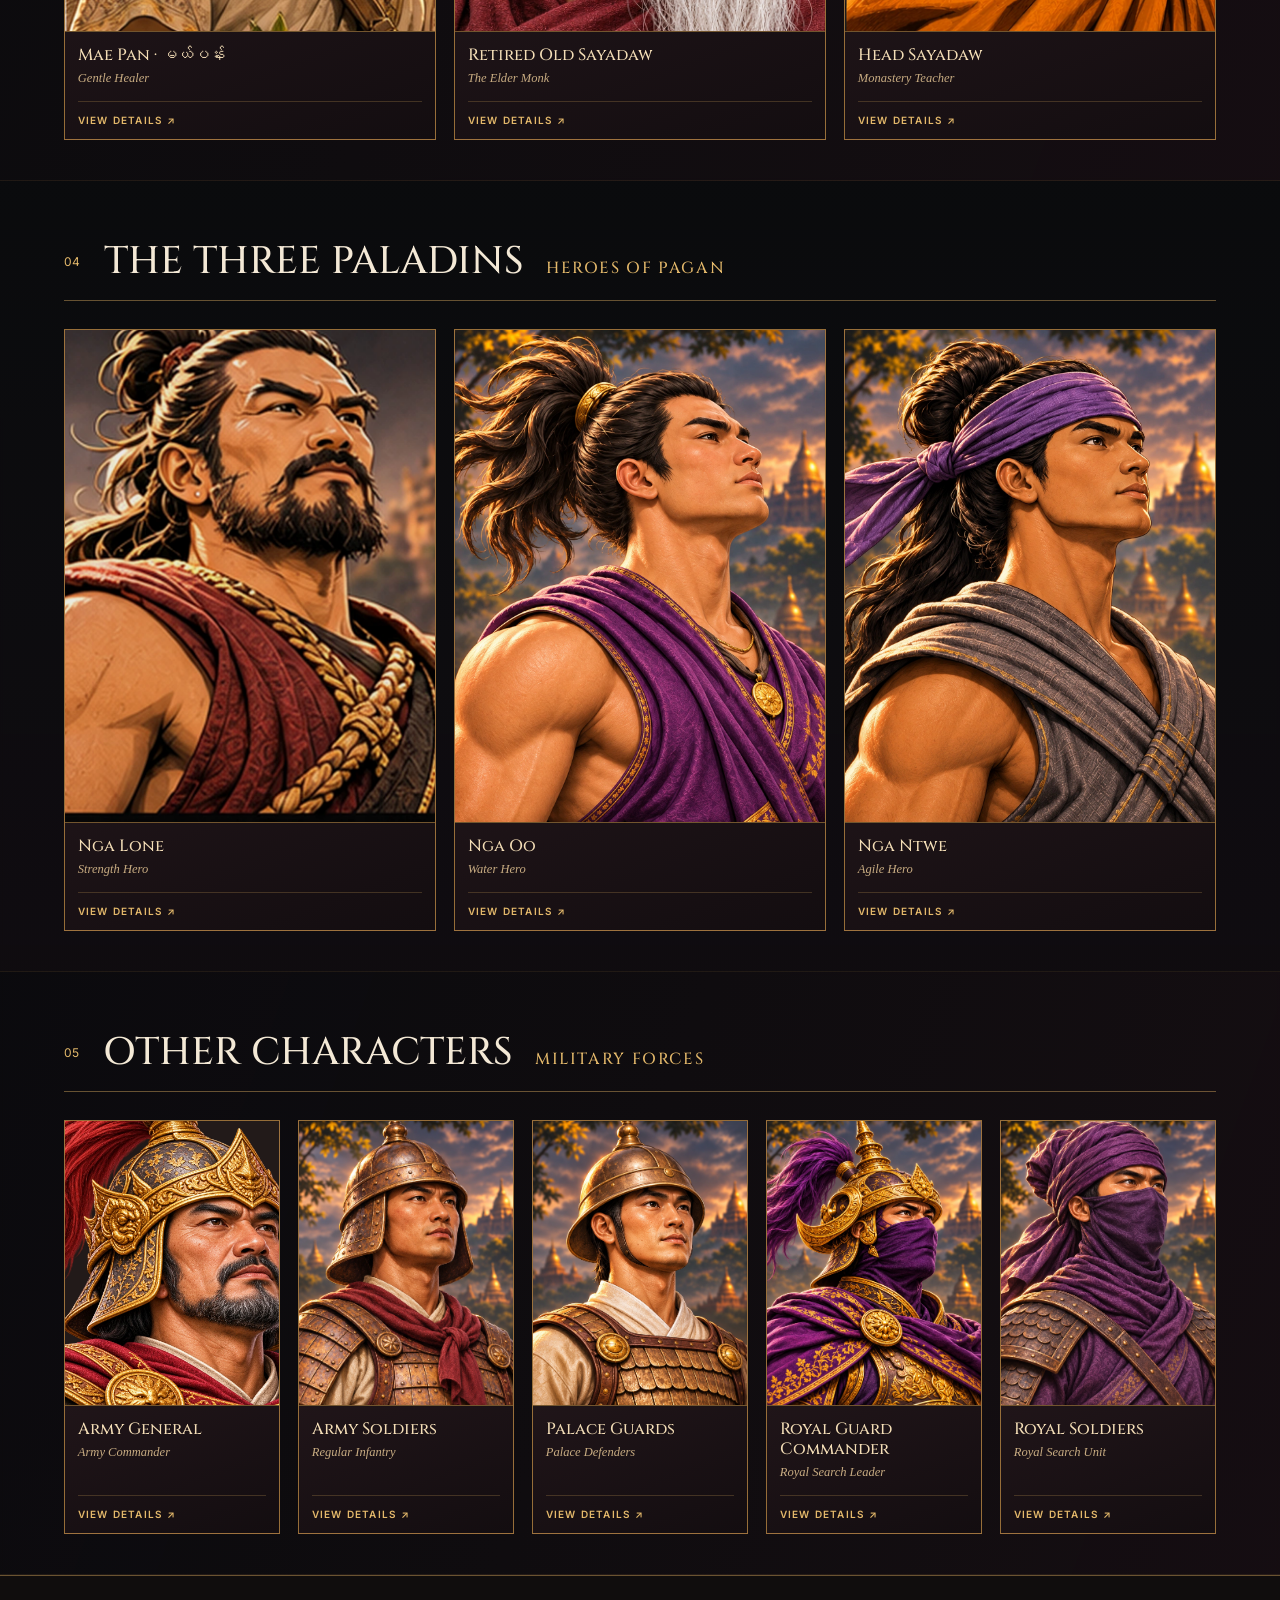
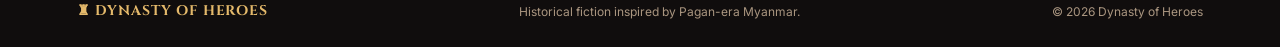
==== commit 440ed9fc: "Add dedicated character closeups and refine Nga Nyo bow pose Publish ten dedicated portraits, includ" ====
--- a/characters-classic.html
+++ b/characters-classic.html
@@ -28,4 +28,4 @@
 <section class="roster-section" id="paladins"><div class="roster-heading"><span>04</span><h2>THE THREE PALADINS <small>HEROES OF PAGAN</small></h2></div><div class="roster-grid" id="roster-paladins"></div></section>
 <section class="roster-section" id="military"><div class="roster-heading"><span>05</span><h2>OTHER CHARACTERS <small>MILITARY FORCES</small></h2></div><div class="roster-grid" id="roster-military"></div></section></main>
 <div class="modal" id="character-modal" aria-hidden="true" role="dialog" aria-modal="true" aria-labelledby="detail-name"><div class="modal-inner"><button class="modal-close" aria-label="Close character detail">×</button><div class="modal-image"><img id="detail-image" alt="Character portrait"></div><div class="modal-text"><span class="section-label">DYNASTY OF HEROES · CHARACTER INTRODUCTION</span><h2 id="detail-name"></h2><div class="detail-title" id="detail-title"></div><blockquote id="detail-quote"></blockquote><p id="detail-bio"></p><div class="facts"><div><b>ROLE</b><span id="detail-role"></span></div><div><b>IDENTITY</b><span id="detail-identity"></span></div><div><b>PERSONALITY</b><span id="detail-personality"></span></div></div><h3>SIGNATURE TRAITS</h3><div class="trait-list" id="detail-traits"></div></div></div></div>
-<footer><a class="brand" href="index.html">♜ DYNASTY OF HEROES</a><span>Historical fiction inspired by Pagan-era Myanmar.</span><span>© 2026 Dynasty of Heroes</span></footer><script src="main.js"></script><script src="characters.js?v=20261125-bow-portrait-restore"></script></body></html>
+<footer><a class="brand" href="index.html">♜ DYNASTY OF HEROES</a><span>Historical fiction inspired by Pagan-era Myanmar.</span><span>© 2026 Dynasty of Heroes</span></footer><script src="main.js"></script><script src="characters.js?v=20261125-dedicated-portraits"></script></body></html>
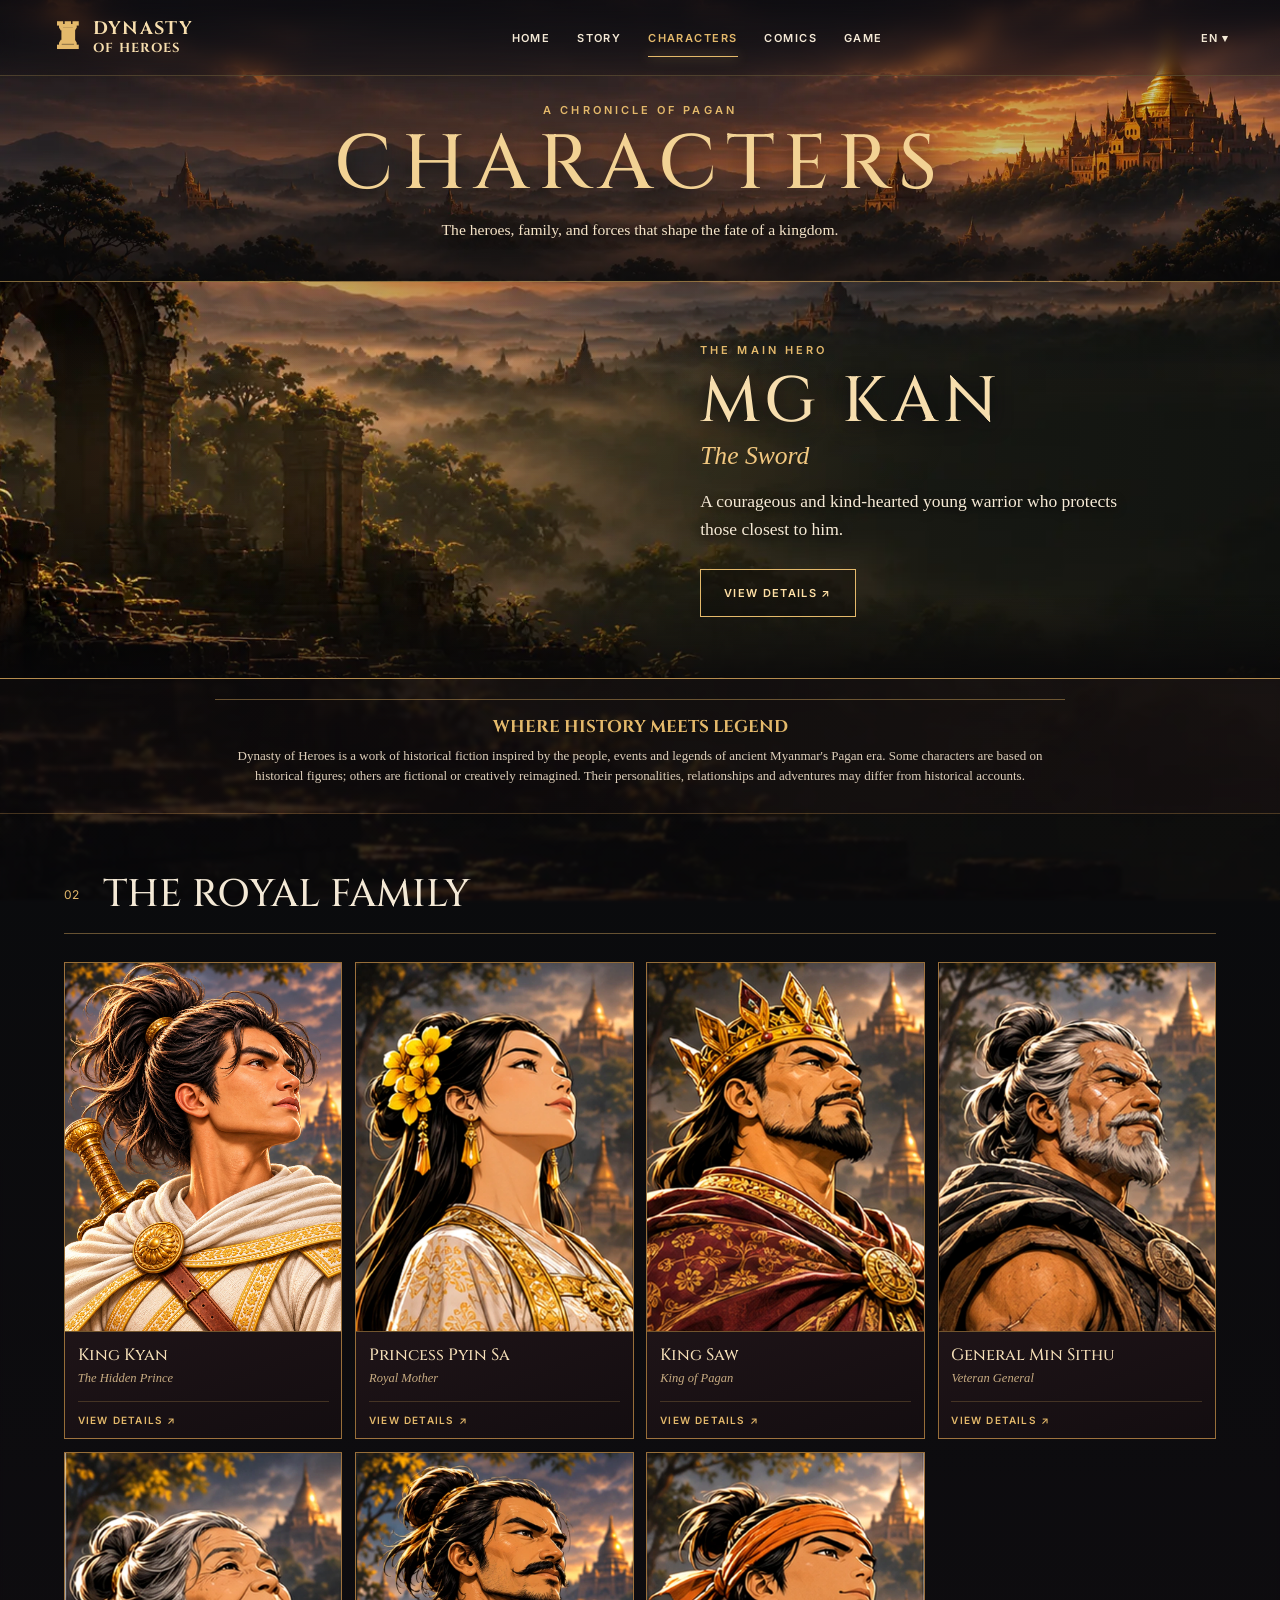
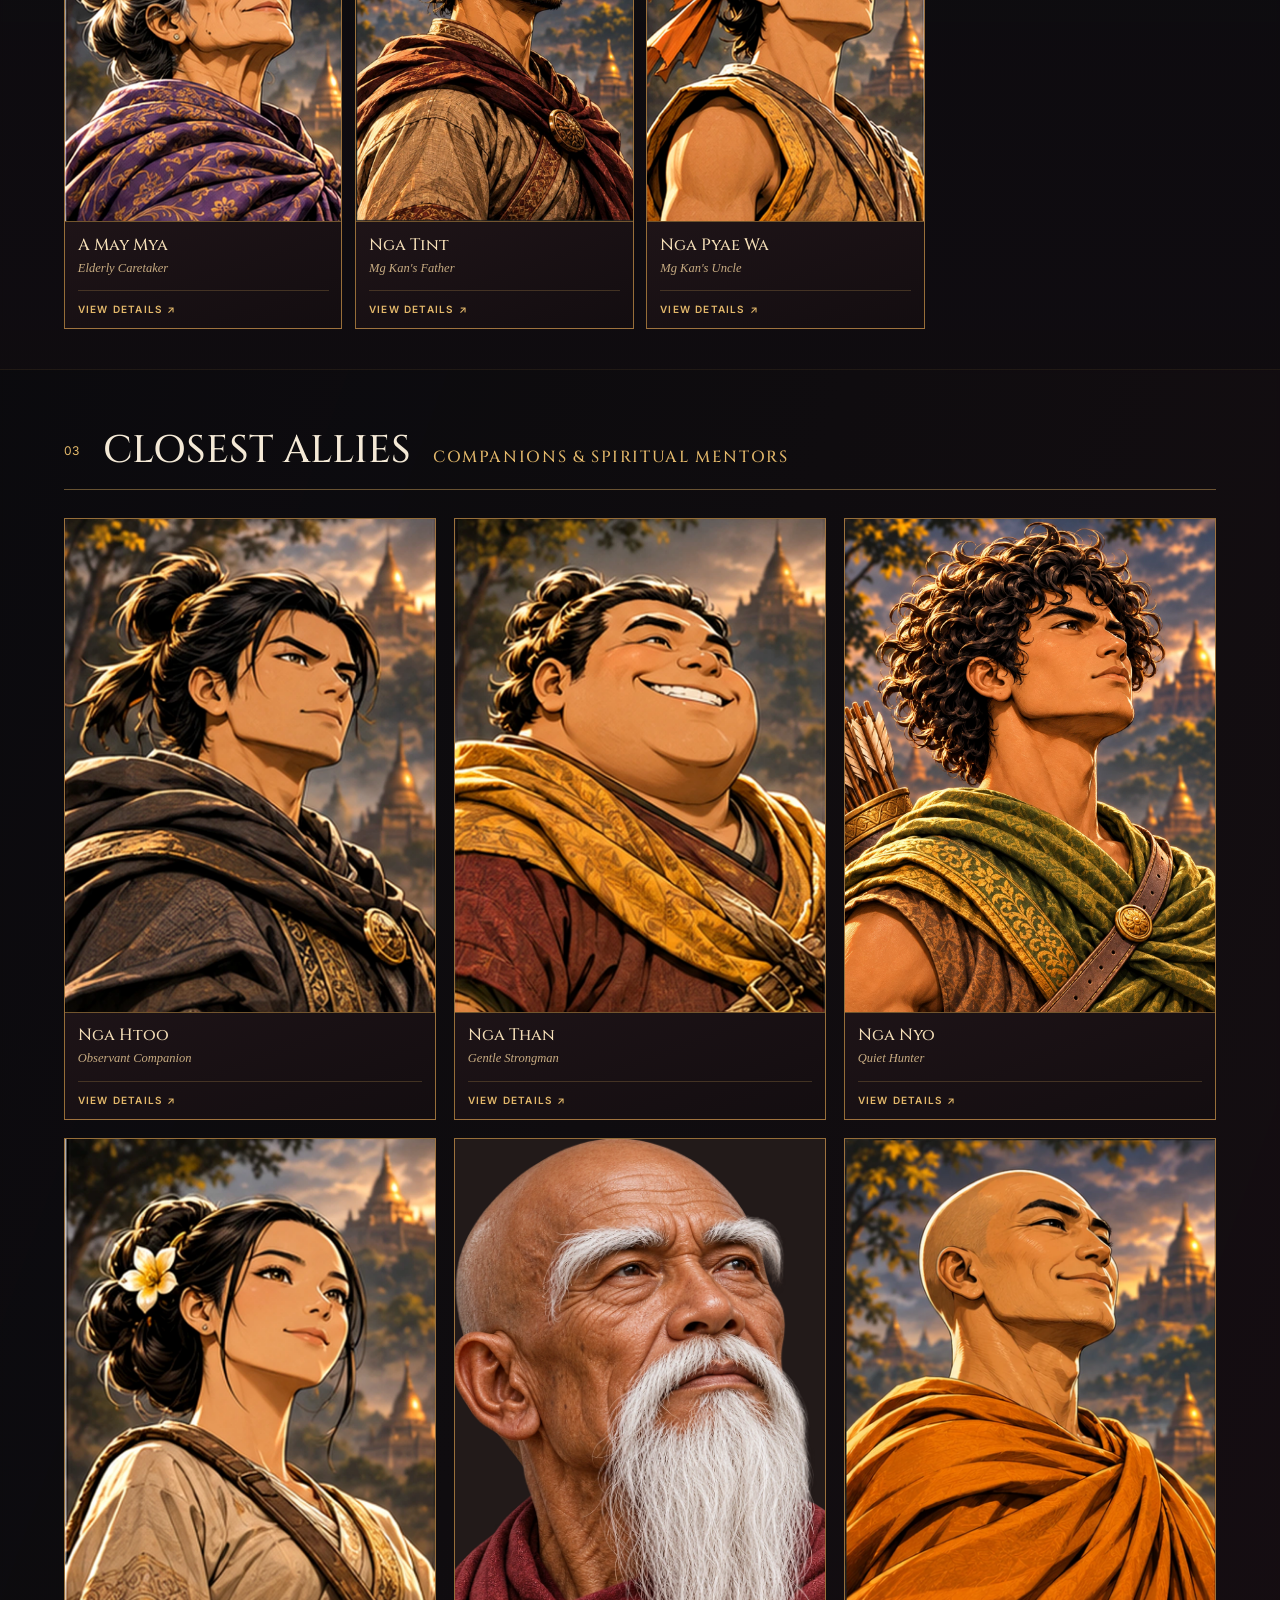
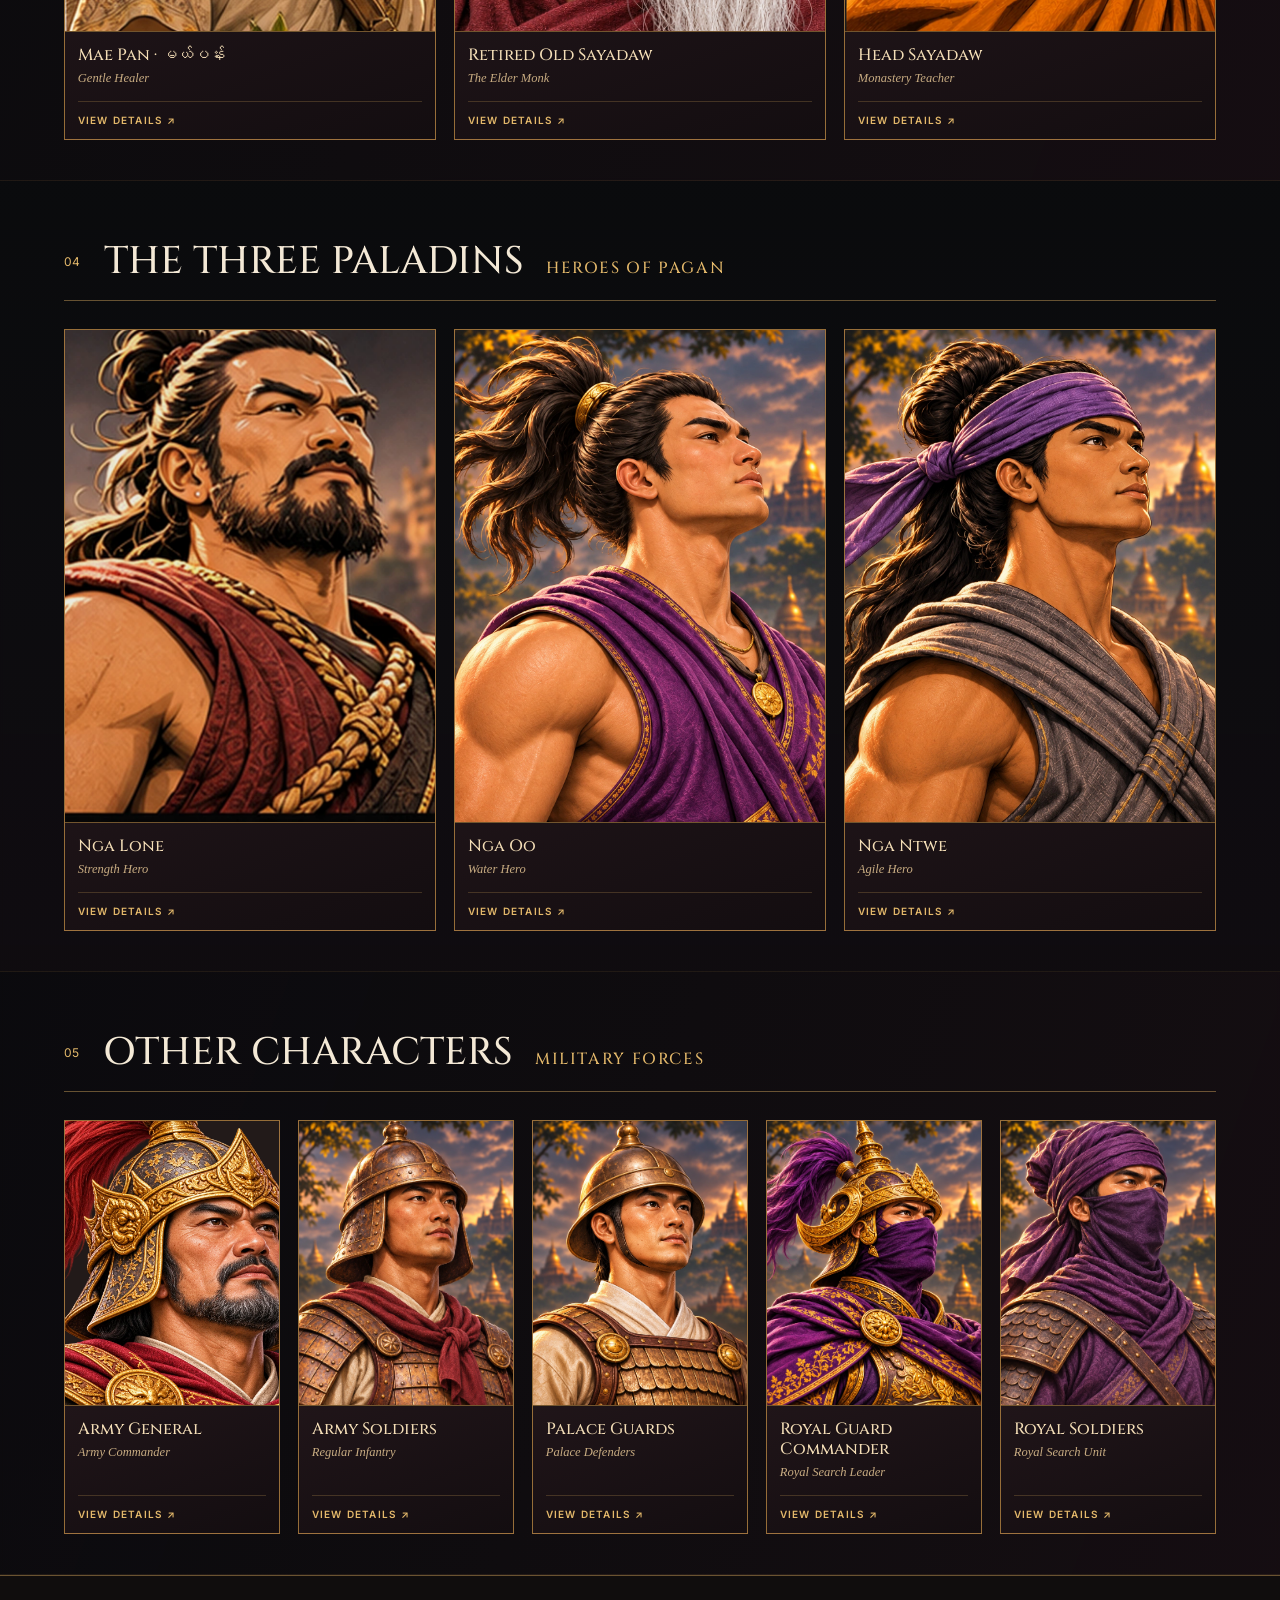
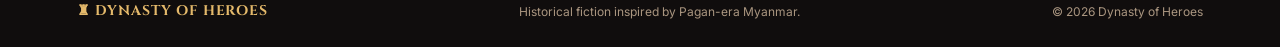
==== commit 0d1b8815: "Temporarily hide Animation and Media sections" ====
--- a/characters-classic.html
+++ b/characters-classic.html
@@ -1,5 +1,5 @@
-<!doctype html><html lang="en"><head><meta charset="utf-8"><meta name="viewport" content="width=device-width,initial-scale=1"><meta name="theme-color" content="#11100f"><title>Characters — Dynasty of Heroes</title><link rel="stylesheet" href="style.css"></head><body class="characters-page"><div class="characters-page-backdrop" aria-hidden="true"><div class="characters-page-backdrop__art"></div></div><div id="progress"></div>
-<header class="site-header"><a class="brand" href="index.html"><span class="temple">♜</span><span>DYNASTY <small>OF HEROES</small></span></a><button class="menu-toggle" aria-expanded="false" aria-label="Toggle menu">☰</button><nav class="site-menu"><a href="index.html">HOME</a><a href="index.html#story">STORY</a><a class="active" href="characters.html">CHARACTERS</a><a href="index.html#experiences">COMICS</a><a href="index.html#experiences">ANIMATION</a><a href="index.html#experiences">GAME</a><a href="index.html#mission">MEDIA</a></nav><span class="language">EN ▾</span></header>
+<!doctype html><html lang="en"><head><meta charset="utf-8"><meta name="viewport" content="width=device-width,initial-scale=1"><meta name="theme-color" content="#11100f"><title>Characters — Dynasty of Heroes</title><link rel="stylesheet" href="style.css?v=20261126-active-sections"></head><body class="characters-page"><div class="characters-page-backdrop" aria-hidden="true"><div class="characters-page-backdrop__art"></div></div><div id="progress"></div>
+<header class="site-header"><a class="brand" href="index.html"><span class="temple">♜</span><span>DYNASTY <small>OF HEROES</small></span></a><button class="menu-toggle" aria-expanded="false" aria-label="Toggle menu">☰</button><nav class="site-menu"><a href="index.html">HOME</a><a href="story.html">STORY</a><a class="active" href="characters.html">CHARACTERS</a><a href="index.html#experiences">COMICS</a><a href="index.html#experiences" hidden>ANIMATION</a><a href="index.html#experiences">GAME</a><a href="index.html#mission" hidden>MEDIA</a></nav><span class="language">EN ▾</span></header>
 <main>
 <section class="characters-intro character-top-banner" aria-label="Characters page introduction">
   <span class="section-label">A CHRONICLE OF PAGAN</span>
--- a/style.css
+++ b/style.css
@@ -1,5 +1,5 @@
 @import url('https://fonts.googleapis.com/css2?family=Cinzel:wght@400;500;600;700&family=Inter:wght@400;500;600&display=swap');
-:root{--bg:#100c0c;--black:#151013;--gold:#e4b96b;--gold2:#f7deae;--cream:#f7e9cf;--maroon:#591e22;--line:rgba(225,177,99,.43)}*{box-sizing:border-box}html{scroll-behavior:smooth}body{margin:0;background:var(--bg);color:#f4e9d6;font-family:Georgia,serif;overflow-x:hidden}a{color:inherit;text-decoration:none}button{font:inherit;cursor:pointer}button:focus-visible,a:focus-visible,.character-card:focus-visible{outline:2px solid #f2ce83;outline-offset:4px}img{max-width:100%;display:block}em{font-style:normal;color:var(--gold)}h1,h2,h3,p{margin-top:0}h1,h2,h3{font-family:Cinzel,Georgia,serif}#progress{position:fixed;top:0;left:0;height:2px;width:0;background:var(--gold);z-index:150}.site-header{position:fixed;left:0;right:0;top:0;z-index:100;min-height:76px;display:flex;align-items:center;justify-content:space-between;gap:20px;padding:12px clamp(20px,4vw,74px);background:linear-gradient(180deg,rgba(8,8,12,.91),rgba(8,8,12,.56) 78%,transparent);border-bottom:1px solid rgba(255,208,120,.12);backdrop-filter:blur(8px)}.brand{display:flex;align-items:center;gap:9px;color:var(--gold2);font-family:Cinzel,Georgia,serif;font-size:18px;line-height:1;font-weight:700;letter-spacing:.06em;white-space:nowrap}.brand small{display:block;font-size:13px;margin-top:4px}.temple{font-size:36px;color:var(--gold)}.site-menu{display:flex;gap:clamp(12px,2.1vw,34px);align-items:center}.site-menu a{font:600 11px Inter,sans-serif;letter-spacing:.13em;position:relative;transition:color .25s}.site-menu a:hover,.site-menu a.active{color:var(--gold)}.site-menu a.active:after{content:'';position:absolute;height:1px;background:var(--gold);left:0;right:0;bottom:-12px;box-shadow:0 0 12px var(--gold)}.language{font:600 11px Inter,sans-serif;letter-spacing:.08em}.menu-toggle{display:none;background:none;color:var(--gold2);border:1px solid var(--line);padding:8px 12px}.section-label,.eyebrow{font:600 11px Inter,sans-serif;letter-spacing:.28em;color:var(--gold);text-transform:uppercase}.hero{height:100svh;min-height:580px;position:relative;display:flex;align-items:center;justify-content:flex-end;isolation:isolate}.hero-media,.story-scene video{position:absolute;inset:0;width:100%;height:100%;object-fit:cover;z-index:-2;background:linear-gradient(100deg,#24120f,#654233)}.hero-shade{position:absolute;inset:0;z-index:-1;background:linear-gradient(90deg,rgba(0,0,0,.04) 10%,rgba(0,0,0,.12) 40%,rgba(6,7,11,.75) 78%,rgba(5,4,5,.5)),linear-gradient(0deg,#100c0c,transparent 35%)}.hero-copy{width:min(520px,43vw);margin-right:clamp(25px,8vw,150px);padding-top:80px;text-align:center}.hero-copy h1{font-size:clamp(43px,5.5vw,94px);line-height:.95;letter-spacing:.045em;margin:17px 0 24px;text-shadow:0 2px 12px #000,0 0 35px #25170c;color:#f9dc9b}.hero-copy h1 i{display:inline-block;font-style:normal;font-size:.32em;letter-spacing:.3em;vertical-align:middle}.hero-copy p{letter-spacing:.18em;font-size:clamp(12px,1vw,17px);line-height:1.6;color:#f6e5c6}.actions{display:flex;gap:12px;justify-content:center;margin-top:30px;flex-wrap:wrap}.button{font:600 11px Inter,sans-serif;letter-spacing:.12em;display:inline-flex;align-items:center;justify-content:center;text-align:center;min-height:46px;padding:13px 23px;border:1px solid var(--gold);transition:background .25s,transform .3s,box-shadow .3s}.button:hover{transform:translateY(-2px);box-shadow:0 6px 30px rgba(226,164,73,.19)}.button.gold{background:linear-gradient(110deg,#542015,#8a3b26);color:#ffe9b8}.button.outline{background:rgba(10,8,8,.34);color:#ffe0a5}.scroll-hint{position:absolute;bottom:32px;right:6%;font:600 10px Inter,sans-serif;letter-spacing:.18em}.scroll-hint span{margin-left:14px}.section-padding{padding:clamp(70px,9vw,145px) clamp(22px,7vw,125px)}.purpose{background:radial-gradient(ellipse at center top,#2c1b1b,#170f10 65%);text-align:center}.purpose h2,.experiences h2,.closing h2{font-size:clamp(34px,4.8vw,72px);line-height:1.13;font-weight:500;margin:22px 0}.section-intro{max-width:750px;line-height:1.8;color:#cbbbaa;margin:0 auto 52px}.four{display:grid;grid-template-columns:repeat(4,1fr);gap:clamp(17px,2vw,35px);text-align:left}.four article{border-top:1px solid var(--line);padding-top:20px}.four article span{color:var(--gold);font-size:14px}.four h3{font-size:21px;margin:14px 0}.four p{font-size:15px;line-height:1.65;color:#cbbcb0}.story-scene{position:relative;min-height:90svh;display:flex;align-items:center;isolation:isolate;background:#191518}.story-scene video{object-position:center}.story-overlay{position:absolute;inset:0;background:linear-gradient(90deg,rgba(7,7,9,.9),rgba(7,7,9,.38) 56%,rgba(7,7,9,.15)),linear-gradient(0deg,#160e0e,transparent 30%);z-index:-1}.story-copy{margin-left:clamp(24px,8vw,150px);width:min(600px,74vw);padding:100px 0}.story-copy h2{font-size:clamp(48px,6.5vw,110px);font-weight:500;line-height:1.03;margin:25px 0}.story-copy p{font-size:clamp(16px,1.35vw,20px);line-height:1.8;color:#e1d6c9;margin-bottom:30px}.experiences{background:#191919;color:#f5e4d2;text-align:center}.experiences h2{max-width:900px;margin:16px auto 55px}.experiences em{color:#e5aa82}.experience-grid{display:grid;grid-template-columns:repeat(3,1fr);gap:20px}.experience{height:clamp(300px,29vw,440px);position:relative;text-align:left;overflow:hidden;background:#151515;border:1px solid rgba(184,164,139,.38)}.experience img{position:absolute;inset:0;width:100%;height:100%;object-fit:cover;filter:saturate(.72)}.experience img[src$="home-comics.webp"]{object-position:65% center}
+:root{--bg:#100c0c;--black:#151013;--gold:#e4b96b;--gold2:#f7deae;--cream:#f7e9cf;--maroon:#591e22;--line:rgba(225,177,99,.43)}*{box-sizing:border-box}html{scroll-behavior:smooth}body{margin:0;background:var(--bg);color:#f4e9d6;font-family:Georgia,serif;overflow-x:hidden}a{color:inherit;text-decoration:none}button{font:inherit;cursor:pointer}button:focus-visible,a:focus-visible,.character-card:focus-visible{outline:2px solid #f2ce83;outline-offset:4px}img{max-width:100%;display:block}em{font-style:normal;color:var(--gold)}h1,h2,h3,p{margin-top:0}h1,h2,h3{font-family:Cinzel,Georgia,serif}#progress{position:fixed;top:0;left:0;height:2px;width:0;background:var(--gold);z-index:150}.site-header{position:fixed;left:0;right:0;top:0;z-index:100;min-height:76px;display:flex;align-items:center;justify-content:space-between;gap:20px;padding:12px clamp(20px,4vw,74px);background:linear-gradient(180deg,rgba(8,8,12,.91),rgba(8,8,12,.56) 78%,transparent);border-bottom:1px solid rgba(255,208,120,.12);backdrop-filter:blur(8px)}.brand{display:flex;align-items:center;gap:9px;color:var(--gold2);font-family:Cinzel,Georgia,serif;font-size:18px;line-height:1;font-weight:700;letter-spacing:.06em;white-space:nowrap}.brand small{display:block;font-size:13px;margin-top:4px}.temple{font-size:36px;color:var(--gold)}.site-menu{display:flex;gap:clamp(12px,2.1vw,34px);align-items:center}.site-menu a{font:600 11px Inter,sans-serif;letter-spacing:.13em;position:relative;transition:color .25s}.site-menu a:hover,.site-menu a.active{color:var(--gold)}.site-menu a.active:after{content:'';position:absolute;height:1px;background:var(--gold);left:0;right:0;bottom:-12px;box-shadow:0 0 12px var(--gold)}.language{font:600 11px Inter,sans-serif;letter-spacing:.08em}.menu-toggle{display:none;background:none;color:var(--gold2);border:1px solid var(--line);padding:8px 12px}.section-label,.eyebrow{font:600 11px Inter,sans-serif;letter-spacing:.28em;color:var(--gold);text-transform:uppercase}.hero{height:100svh;min-height:580px;position:relative;display:flex;align-items:center;justify-content:flex-end;isolation:isolate}.hero-media,.story-scene video{position:absolute;inset:0;width:100%;height:100%;object-fit:cover;z-index:-2;background:linear-gradient(100deg,#24120f,#654233)}.hero-shade{position:absolute;inset:0;z-index:-1;background:linear-gradient(90deg,rgba(0,0,0,.04) 10%,rgba(0,0,0,.12) 40%,rgba(6,7,11,.75) 78%,rgba(5,4,5,.5)),linear-gradient(0deg,#100c0c,transparent 35%)}.hero-copy{width:min(520px,43vw);margin-right:clamp(25px,8vw,150px);padding-top:80px;text-align:center}.hero-copy h1{font-size:clamp(43px,5.5vw,94px);line-height:.95;letter-spacing:.045em;margin:17px 0 24px;text-shadow:0 2px 12px #000,0 0 35px #25170c;color:#f9dc9b}.hero-copy h1 i{display:inline-block;font-style:normal;font-size:.32em;letter-spacing:.3em;vertical-align:middle}.hero-copy p{letter-spacing:.18em;font-size:clamp(12px,1vw,17px);line-height:1.6;color:#f6e5c6}.actions{display:flex;gap:12px;justify-content:center;margin-top:30px;flex-wrap:wrap}.button{font:600 11px Inter,sans-serif;letter-spacing:.12em;display:inline-flex;align-items:center;justify-content:center;text-align:center;min-height:46px;padding:13px 23px;border:1px solid var(--gold);transition:background .25s,transform .3s,box-shadow .3s}.button:hover{transform:translateY(-2px);box-shadow:0 6px 30px rgba(226,164,73,.19)}.button.gold{background:linear-gradient(110deg,#542015,#8a3b26);color:#ffe9b8}.button.outline{background:rgba(10,8,8,.34);color:#ffe0a5}.scroll-hint{position:absolute;bottom:32px;right:6%;font:600 10px Inter,sans-serif;letter-spacing:.18em}.scroll-hint span{margin-left:14px}.section-padding{padding:clamp(70px,9vw,145px) clamp(22px,7vw,125px)}.purpose{background:radial-gradient(ellipse at center top,#2c1b1b,#170f10 65%);text-align:center}.purpose h2,.experiences h2,.closing h2{font-size:clamp(34px,4.8vw,72px);line-height:1.13;font-weight:500;margin:22px 0}.section-intro{max-width:750px;line-height:1.8;color:#cbbbaa;margin:0 auto 52px}.four{display:grid;grid-template-columns:repeat(4,1fr);gap:clamp(17px,2vw,35px);text-align:left}.four article{border-top:1px solid var(--line);padding-top:20px}.four article span{color:var(--gold);font-size:14px}.four h3{font-size:21px;margin:14px 0}.four p{font-size:15px;line-height:1.65;color:#cbbcb0}.story-scene{position:relative;min-height:90svh;display:flex;align-items:center;isolation:isolate;background:#191518}.story-scene video{object-position:center}.story-overlay{position:absolute;inset:0;background:linear-gradient(90deg,rgba(7,7,9,.9),rgba(7,7,9,.38) 56%,rgba(7,7,9,.15)),linear-gradient(0deg,#160e0e,transparent 30%);z-index:-1}.story-copy{margin-left:clamp(24px,8vw,150px);width:min(600px,74vw);padding:100px 0}.story-copy h2{font-size:clamp(48px,6.5vw,110px);font-weight:500;line-height:1.03;margin:25px 0}.story-copy p{font-size:clamp(16px,1.35vw,20px);line-height:1.8;color:#e1d6c9;margin-bottom:30px}.experiences{background:#191919;color:#f5e4d2;text-align:center}.experiences h2{max-width:900px;margin:16px auto 55px}.experiences em{color:#e5aa82}.experience-grid{display:grid;grid-template-columns:repeat(2,minmax(0,1fr));gap:20px}.experience{height:clamp(300px,29vw,440px);position:relative;text-align:left;overflow:hidden;background:#151515;border:1px solid rgba(184,164,139,.38)}.experience img{position:absolute;inset:0;width:100%;height:100%;object-fit:cover;filter:saturate(.72)}.experience img[src$="home-comics.webp"]{object-position:65% center}
 .experience img[src$="home-animation.webp"]{object-position:center 22%}
 .experience:after{content:'';position:absolute;inset:0;background:linear-gradient(0deg,rgba(10,10,10,.98),rgba(14,14,14,.86) 34%,rgba(18,18,18,.30) 72%,rgba(18,18,18,.20))}.experience-copy{position:absolute;z-index:1;inset:auto 20px 25px 25px;color:#f9ebd4}.experience-copy span{font:600 11px Inter,sans-serif;letter-spacing:.15em;color:#f1c77c}.experience-copy h3{font-size:clamp(27px,2.6vw,43px);margin:9px 0}.experience-copy p{font-size:14px;line-height:1.65;max-width:290px}.experience-copy .coming{display:inline-block;margin-top:15px;padding:11px 13px;border:1px solid var(--gold);background:#242424;font-size:10px}.closing{text-align:center;background:radial-gradient(ellipse at 50% 20%,#382121,#130d0f)}.closing .button{margin-top:18px}footer{border-top:1px solid var(--line);padding:28px clamp(20px,6vw,95px);display:flex;align-items:center;justify-content:space-between;gap:20px;font:12px Inter,sans-serif;color:#aa9680}footer .brand{font-size:14px;color:var(--gold)}.characters-intro{text-align:center;padding:180px 25px 90px;background:linear-gradient(180deg,rgba(14,10,12,.62),#120c0e),url('assets/sunset.svg') center/cover}.characters-intro h1{font-size:clamp(54px,8vw,135px);font-weight:500;margin:15px 0 26px;color:#f7dba2}.fiction{margin:auto;max-width:850px;border-top:1px solid var(--line);padding-top:27px}.fiction h2{color:var(--gold);font-size:23px}.fiction p{line-height:1.8;color:#decfba;font-size:15px}.roster-section{padding:55px clamp(20px,5vw,85px) 40px;background:linear-gradient(135deg,#211113,#100d0f 55%)}.roster-section:nth-of-type(odd){background:linear-gradient(110deg,#140d10,#291718)}.roster-heading{display:flex;gap:24px;align-items:center;margin-bottom:28px;border-bottom:1px solid var(--line);padding-bottom:13px}.roster-heading span{color:var(--gold);font:12px Inter,sans-serif}.roster-heading h2{margin:0;font-size:clamp(23px,3vw,40px);font-weight:500}.roster-heading small{font-size:.42em;letter-spacing:.1em;color:var(--gold);display:inline-block;margin-left:12px}.roster-grid{display:grid;grid-template-columns:repeat(4,minmax(0,1fr));gap:18px}.roster-grid#roster-main{grid-template-columns:minmax(210px,320px)}.character-card{background:linear-gradient(#29191b,#130e10);border:1px solid rgba(214,169,92,.47);padding:0;min-width:0;text-align:left;color:var(--cream);overflow:hidden;cursor:pointer;transition:transform .3s,border-color .3s,box-shadow .3s}.character-card:hover{transform:translateY(-5px);border-color:var(--gold);box-shadow:0 14px 40px rgba(0,0,0,.3)}.portrait{aspect-ratio:3/4;overflow:hidden;position:relative;background:radial-gradient(circle at 50% 20%,#805d43,#171115)}.portrait img{width:100%;height:100%;object-fit:cover;object-position:center 20%;transition:transform .45s}.character-card:hover img{transform:scale(1.04)}.character-summary{padding:18px 15px 20px}.character-summary h3{margin:0 0 7px;font:500 clamp(17px,1.5vw,23px) Cinzel,serif}.character-summary p{margin:0 0 15px;color:#c9ab7e;font-style:italic;font-size:14px}.view-profile{font:600 11px Inter,sans-serif;color:var(--gold);letter-spacing:.12em;border-top:1px solid rgba(214,169,92,.23);display:block;padding-top:12px}.modal{position:fixed;inset:0;z-index:200;display:none;align-items:center;justify-content:center;padding:25px;background:rgba(4,4,6,.87);backdrop-filter:blur(12px)}.modal.open{display:flex}.modal-inner{position:relative;width:min(1280px,96vw);max-height:93vh;overflow:auto;display:grid;grid-template-columns:46% 54%;border:2px solid #b47b30;background:radial-gradient(circle at 100% 0%,#241c1d,#100e11 70%);box-shadow:0 0 0 6px rgba(15,9,5,.8),0 0 0 8px rgba(224,169,78,.5),0 30px 100px #000}.modal-close{position:absolute;right:17px;top:16px;z-index:1;background:#581b21;border:1px solid var(--gold);color:#ffe0a7;width:47px;height:47px;font-size:32px}.modal-image{min-height:570px;background:#36251c}.modal-image img{width:100%;height:100%;object-fit:cover;object-position:center top}.modal-text{padding:clamp(35px,4.2vw,75px);overflow:auto}.modal-text h2{font-size:clamp(45px,5vw,83px);font-weight:500;margin:17px 0 0;color:#f4d49c}.detail-title{color:var(--gold);font-size:26px;font-style:italic}.modal-text blockquote{margin:20px 0;font-size:19px;color:#e6cfab;font-style:italic}.modal-text p{line-height:1.7;color:#e3d5c5}.facts{margin:27px 0;border-top:1px solid var(--line)}.facts div{border-bottom:1px solid var(--line);padding:14px 0;display:grid;grid-template-columns:125px 1fr;gap:15px}.facts b{color:var(--gold);font-size:13px}.facts span{font-size:15px}.modal-text h3{font-size:22px;color:var(--gold)}.trait-list{display:grid;grid-template-columns:repeat(2,1fr);gap:12px}.trait{border:1px solid var(--line);padding:15px;background:linear-gradient(120deg,rgba(50,80,28,.3),transparent);text-align:center;font-size:13px}.trait span{display:block;font-size:27px;color:#b9db73;margin-bottom:8px}@media(min-width:1500px){.roster-grid{grid-template-columns:repeat(6,minmax(0,1fr))}}@media(max-width:950px){.site-header{min-height:68px}.menu-toggle{display:block}.site-menu{position:absolute;top:68px;left:0;right:0;display:none;flex-direction:column;background:#130e11;padding:30px}.site-menu.open{display:flex}.language{display:none}.hero-copy{width:55%;margin-right:3vw}.four{grid-template-columns:repeat(2,1fr)}.experience-grid{grid-template-columns:1fr}.experience{height:360px}.roster-grid{grid-template-columns:repeat(3,minmax(0,1fr))}.modal-inner{grid-template-columns:42% 58%}.modal-text{padding:32px}.modal-image{min-height:500px}}@media(max-width:600px){.hero{min-height:650px;height:100svh;align-items:flex-end;justify-content:center}.hero-copy{width:100%;margin:0;padding:30px 20px 90px}.hero-shade{background:linear-gradient(0deg,#130b0d 5%,rgba(15,9,11,.68) 50%,rgba(15,9,11,.08))}.hero-media{object-position:34% center}.hero-copy h1{font-size:54px}.four{grid-template-columns:1fr}.story-copy{margin-left:22px;width:85vw}.story-copy h2{font-size:54px}.roster-section{padding:38px 15px}.roster-grid{grid-template-columns:repeat(2,minmax(0,1fr));gap:10px}.roster-grid#roster-main{grid-template-columns:1fr 1fr}.character-summary{padding:12px}.character-summary h3{font-size:15px}.character-summary p{font-size:12px}.roster-heading h2{font-size:24px}.roster-heading small{display:block;margin:5px 0 0}.modal{padding:15px}.modal-inner{grid-template-columns:1fr;max-height:94vh}.modal-image{min-height:0;height:35vh}.modal-text{padding:25px}.modal-text h2{font-size:44px}.facts div{grid-template-columns:90px 1fr}.characters-intro{padding-top:130px}footer{flex-direction:column;text-align:center}}@media(prefers-reduced-motion:reduce){*,*:before,*:after{scroll-behavior:auto!important;transition:none!important;animation:none!important}}
 /* Approved DOH portraits: one 6-column × 4-row sprite sheet; replaces placeholders on upload. */
@@ -465,3 +465,6 @@
  .game-intro .button{width:100%}
  .game-features span{font-size:10px}
 }
+
+/* Keep temporarily hidden navigation and experience cards out of all layouts. */
+.site-menu a[hidden], .experience-grid > [hidden] { display: none !important; }
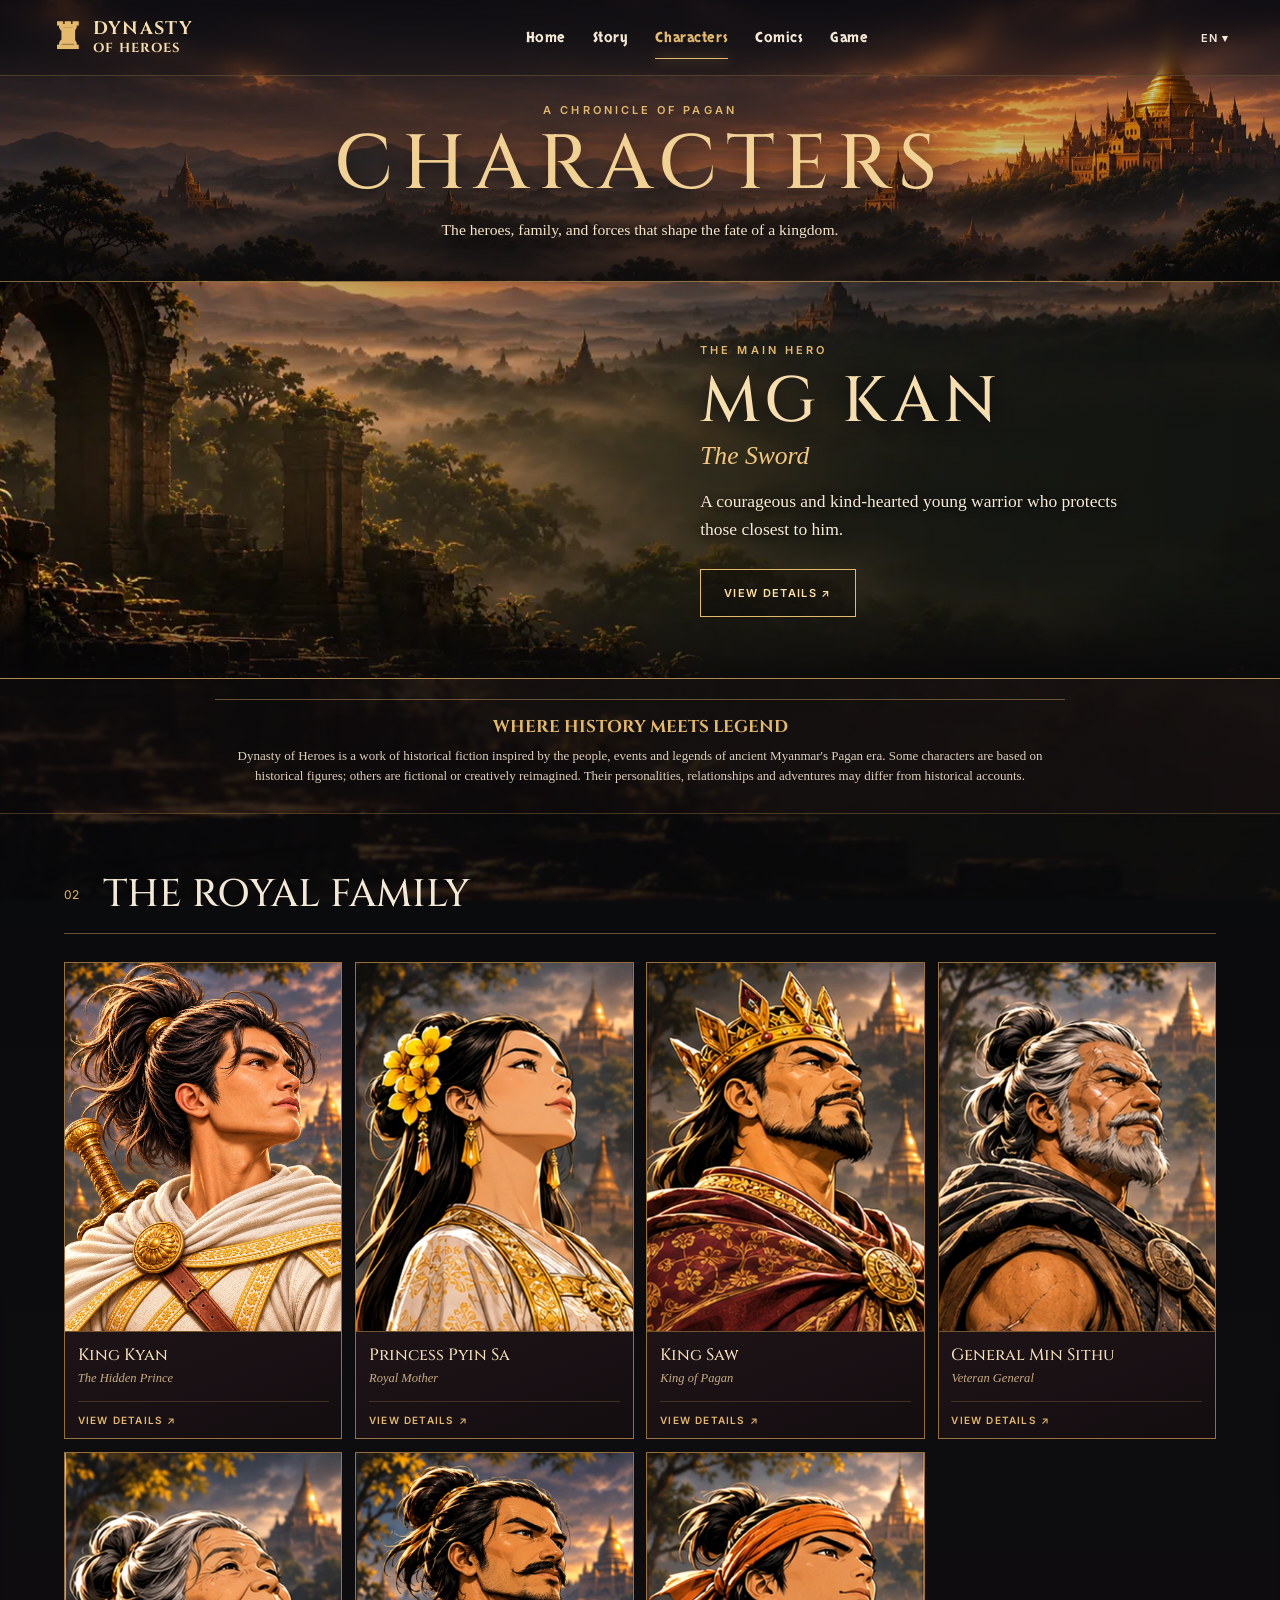
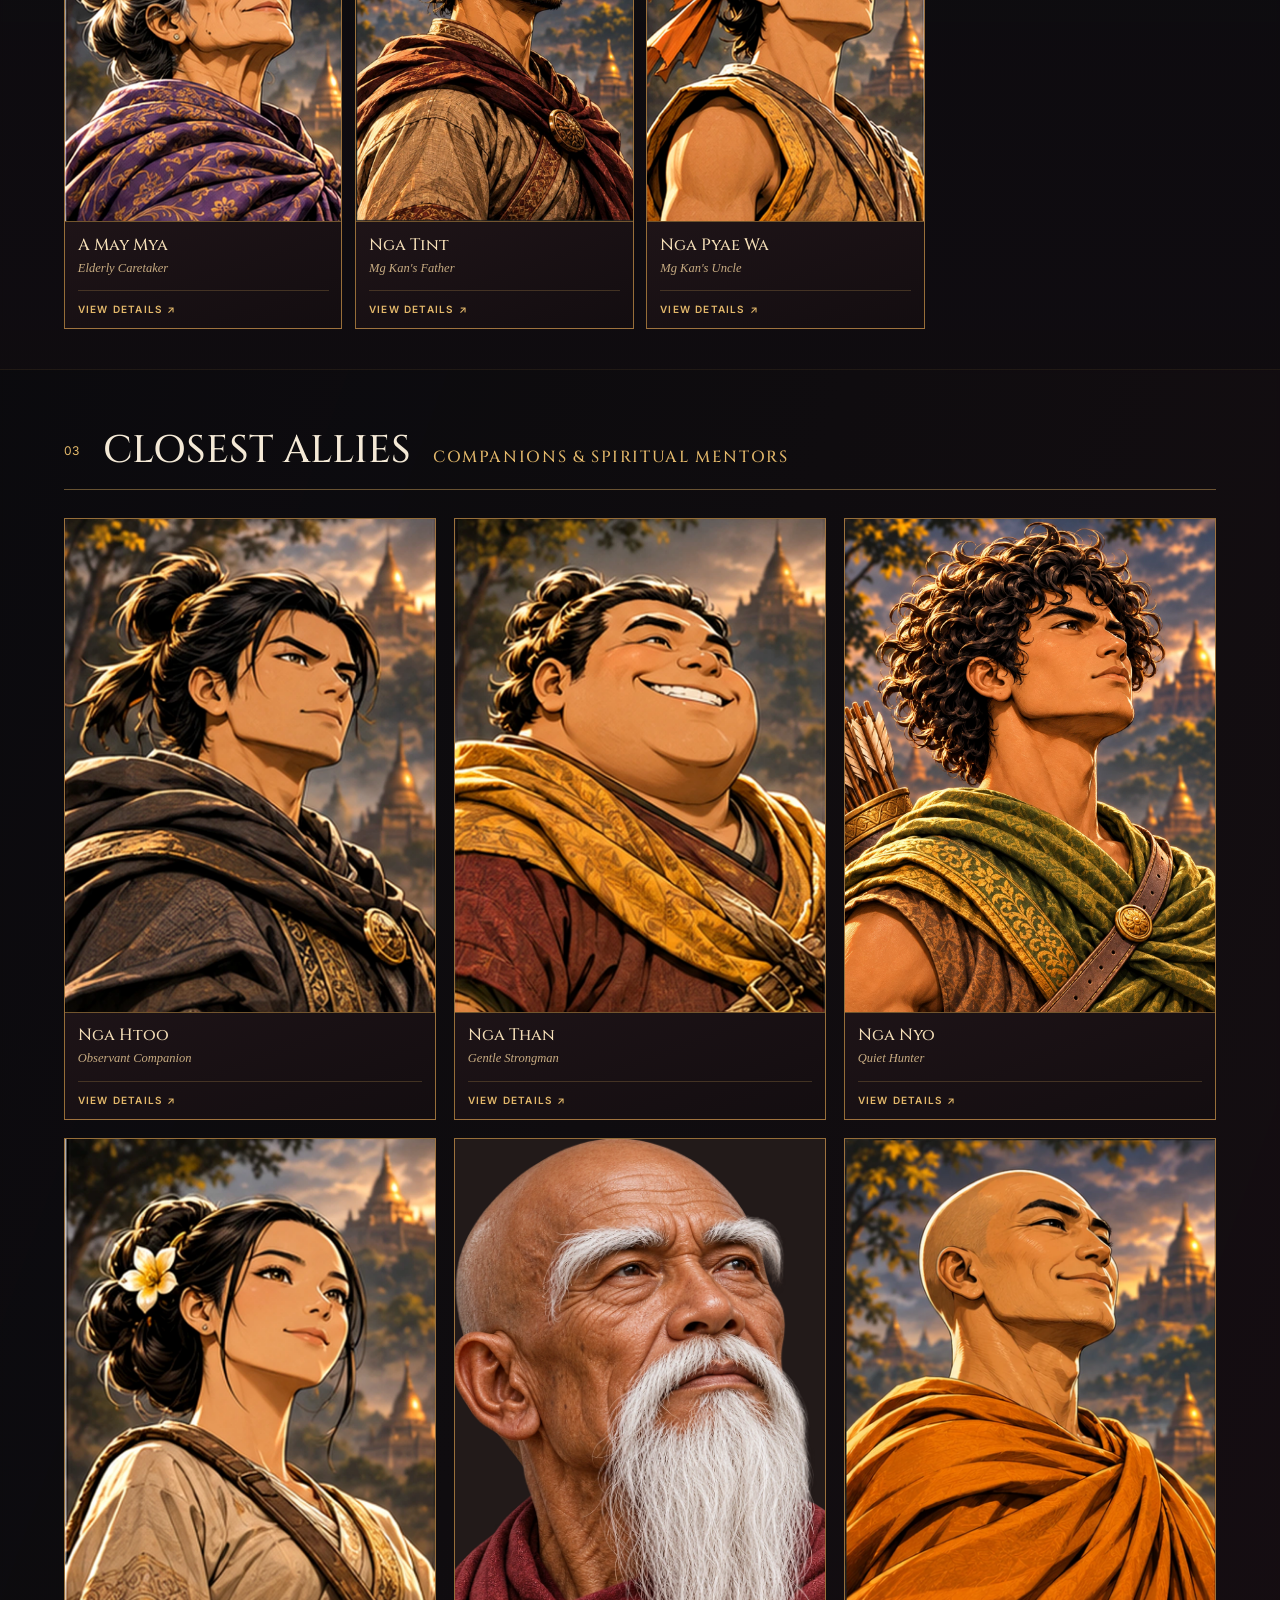
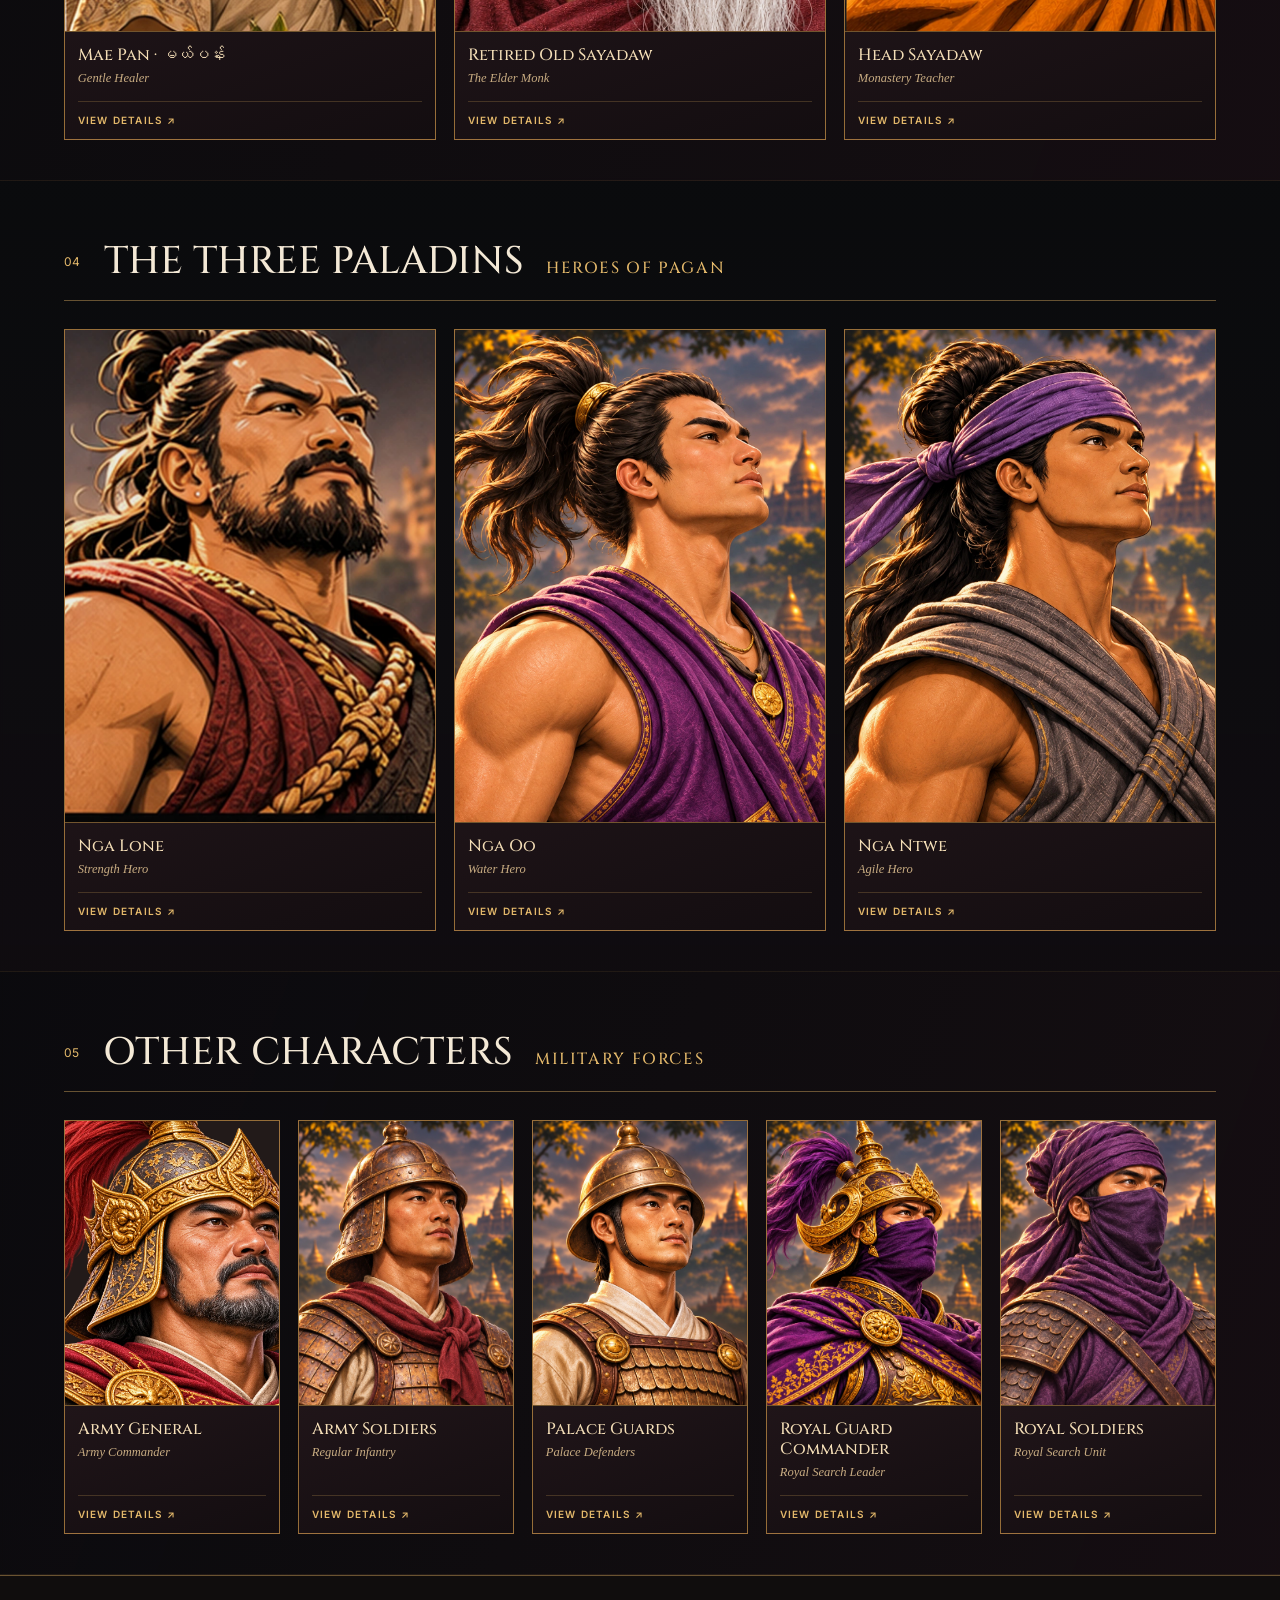
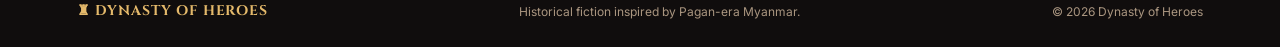
==== commit 4d41d79f: "Trial Skranji for English navigation and comic title" ====
--- a/characters-classic.html
+++ b/characters-classic.html
@@ -1,5 +1,5 @@
-<!doctype html><html lang="en"><head><meta charset="utf-8"><meta name="viewport" content="width=device-width,initial-scale=1"><meta name="theme-color" content="#11100f"><title>Characters — Dynasty of Heroes</title><link rel="stylesheet" href="style.css?v=20261126-active-sections"></head><body class="characters-page"><div class="characters-page-backdrop" aria-hidden="true"><div class="characters-page-backdrop__art"></div></div><div id="progress"></div>
-<header class="site-header"><a class="brand" href="index.html"><span class="temple">♜</span><span>DYNASTY <small>OF HEROES</small></span></a><button class="menu-toggle" aria-expanded="false" aria-label="Toggle menu">☰</button><nav class="site-menu"><a href="index.html">HOME</a><a href="story.html">STORY</a><a class="active" href="characters.html">CHARACTERS</a><a href="index.html#experiences">COMICS</a><a href="index.html#experiences" hidden>ANIMATION</a><a href="index.html#experiences">GAME</a><a href="index.html#mission" hidden>MEDIA</a></nav><span class="language">EN ▾</span></header>
+<!doctype html><html lang="en"><head><meta charset="utf-8"><meta name="viewport" content="width=device-width,initial-scale=1"><meta name="theme-color" content="#11100f"><title>Characters — Dynasty of Heroes</title><link rel="stylesheet" href="style.css?v=20261126-comics"></head><body class="characters-page"><div class="characters-page-backdrop" aria-hidden="true"><div class="characters-page-backdrop__art"></div></div><div id="progress"></div>
+<header class="site-header"><a class="brand" href="index.html"><span class="temple">♜</span><span>DYNASTY <small>OF HEROES</small></span></a><button class="menu-toggle" aria-expanded="false" aria-label="Toggle menu">☰</button><nav class="site-menu"><a href="index.html">Home</a><a href="story.html">Story</a><a class="active" href="characters.html">Characters</a><a href="comics.html">Comics</a><a href="index.html#experiences" hidden>Animation</a><a href="index.html#experiences">Game</a><a href="index.html#mission" hidden>Media</a></nav><span class="language">EN ▾</span></header>
 <main>
 <section class="characters-intro character-top-banner" aria-label="Characters page introduction">
   <span class="section-label">A CHRONICLE OF PAGAN</span>
--- a/style.css
+++ b/style.css
@@ -1,5 +1,5 @@
-@import url('https://fonts.googleapis.com/css2?family=Cinzel:wght@400;500;600;700&family=Inter:wght@400;500;600&display=swap');
-:root{--bg:#100c0c;--black:#151013;--gold:#e4b96b;--gold2:#f7deae;--cream:#f7e9cf;--maroon:#591e22;--line:rgba(225,177,99,.43)}*{box-sizing:border-box}html{scroll-behavior:smooth}body{margin:0;background:var(--bg);color:#f4e9d6;font-family:Georgia,serif;overflow-x:hidden}a{color:inherit;text-decoration:none}button{font:inherit;cursor:pointer}button:focus-visible,a:focus-visible,.character-card:focus-visible{outline:2px solid #f2ce83;outline-offset:4px}img{max-width:100%;display:block}em{font-style:normal;color:var(--gold)}h1,h2,h3,p{margin-top:0}h1,h2,h3{font-family:Cinzel,Georgia,serif}#progress{position:fixed;top:0;left:0;height:2px;width:0;background:var(--gold);z-index:150}.site-header{position:fixed;left:0;right:0;top:0;z-index:100;min-height:76px;display:flex;align-items:center;justify-content:space-between;gap:20px;padding:12px clamp(20px,4vw,74px);background:linear-gradient(180deg,rgba(8,8,12,.91),rgba(8,8,12,.56) 78%,transparent);border-bottom:1px solid rgba(255,208,120,.12);backdrop-filter:blur(8px)}.brand{display:flex;align-items:center;gap:9px;color:var(--gold2);font-family:Cinzel,Georgia,serif;font-size:18px;line-height:1;font-weight:700;letter-spacing:.06em;white-space:nowrap}.brand small{display:block;font-size:13px;margin-top:4px}.temple{font-size:36px;color:var(--gold)}.site-menu{display:flex;gap:clamp(12px,2.1vw,34px);align-items:center}.site-menu a{font:600 11px Inter,sans-serif;letter-spacing:.13em;position:relative;transition:color .25s}.site-menu a:hover,.site-menu a.active{color:var(--gold)}.site-menu a.active:after{content:'';position:absolute;height:1px;background:var(--gold);left:0;right:0;bottom:-12px;box-shadow:0 0 12px var(--gold)}.language{font:600 11px Inter,sans-serif;letter-spacing:.08em}.menu-toggle{display:none;background:none;color:var(--gold2);border:1px solid var(--line);padding:8px 12px}.section-label,.eyebrow{font:600 11px Inter,sans-serif;letter-spacing:.28em;color:var(--gold);text-transform:uppercase}.hero{height:100svh;min-height:580px;position:relative;display:flex;align-items:center;justify-content:flex-end;isolation:isolate}.hero-media,.story-scene video{position:absolute;inset:0;width:100%;height:100%;object-fit:cover;z-index:-2;background:linear-gradient(100deg,#24120f,#654233)}.hero-shade{position:absolute;inset:0;z-index:-1;background:linear-gradient(90deg,rgba(0,0,0,.04) 10%,rgba(0,0,0,.12) 40%,rgba(6,7,11,.75) 78%,rgba(5,4,5,.5)),linear-gradient(0deg,#100c0c,transparent 35%)}.hero-copy{width:min(520px,43vw);margin-right:clamp(25px,8vw,150px);padding-top:80px;text-align:center}.hero-copy h1{font-size:clamp(43px,5.5vw,94px);line-height:.95;letter-spacing:.045em;margin:17px 0 24px;text-shadow:0 2px 12px #000,0 0 35px #25170c;color:#f9dc9b}.hero-copy h1 i{display:inline-block;font-style:normal;font-size:.32em;letter-spacing:.3em;vertical-align:middle}.hero-copy p{letter-spacing:.18em;font-size:clamp(12px,1vw,17px);line-height:1.6;color:#f6e5c6}.actions{display:flex;gap:12px;justify-content:center;margin-top:30px;flex-wrap:wrap}.button{font:600 11px Inter,sans-serif;letter-spacing:.12em;display:inline-flex;align-items:center;justify-content:center;text-align:center;min-height:46px;padding:13px 23px;border:1px solid var(--gold);transition:background .25s,transform .3s,box-shadow .3s}.button:hover{transform:translateY(-2px);box-shadow:0 6px 30px rgba(226,164,73,.19)}.button.gold{background:linear-gradient(110deg,#542015,#8a3b26);color:#ffe9b8}.button.outline{background:rgba(10,8,8,.34);color:#ffe0a5}.scroll-hint{position:absolute;bottom:32px;right:6%;font:600 10px Inter,sans-serif;letter-spacing:.18em}.scroll-hint span{margin-left:14px}.section-padding{padding:clamp(70px,9vw,145px) clamp(22px,7vw,125px)}.purpose{background:radial-gradient(ellipse at center top,#2c1b1b,#170f10 65%);text-align:center}.purpose h2,.experiences h2,.closing h2{font-size:clamp(34px,4.8vw,72px);line-height:1.13;font-weight:500;margin:22px 0}.section-intro{max-width:750px;line-height:1.8;color:#cbbbaa;margin:0 auto 52px}.four{display:grid;grid-template-columns:repeat(4,1fr);gap:clamp(17px,2vw,35px);text-align:left}.four article{border-top:1px solid var(--line);padding-top:20px}.four article span{color:var(--gold);font-size:14px}.four h3{font-size:21px;margin:14px 0}.four p{font-size:15px;line-height:1.65;color:#cbbcb0}.story-scene{position:relative;min-height:90svh;display:flex;align-items:center;isolation:isolate;background:#191518}.story-scene video{object-position:center}.story-overlay{position:absolute;inset:0;background:linear-gradient(90deg,rgba(7,7,9,.9),rgba(7,7,9,.38) 56%,rgba(7,7,9,.15)),linear-gradient(0deg,#160e0e,transparent 30%);z-index:-1}.story-copy{margin-left:clamp(24px,8vw,150px);width:min(600px,74vw);padding:100px 0}.story-copy h2{font-size:clamp(48px,6.5vw,110px);font-weight:500;line-height:1.03;margin:25px 0}.story-copy p{font-size:clamp(16px,1.35vw,20px);line-height:1.8;color:#e1d6c9;margin-bottom:30px}.experiences{background:#191919;color:#f5e4d2;text-align:center}.experiences h2{max-width:900px;margin:16px auto 55px}.experiences em{color:#e5aa82}.experience-grid{display:grid;grid-template-columns:repeat(2,minmax(0,1fr));gap:20px}.experience{height:clamp(300px,29vw,440px);position:relative;text-align:left;overflow:hidden;background:#151515;border:1px solid rgba(184,164,139,.38)}.experience img{position:absolute;inset:0;width:100%;height:100%;object-fit:cover;filter:saturate(.72)}.experience img[src$="home-comics.webp"]{object-position:65% center}
+@import url('https://fonts.googleapis.com/css2?family=Cinzel:wght@400;500;600;700&family=Inter:wght@400;500;600&family=Skranji:wght@400;700&display=swap');
+:root{--bg:#100c0c;--black:#151013;--gold:#e4b96b;--gold2:#f7deae;--cream:#f7e9cf;--maroon:#591e22;--line:rgba(225,177,99,.43)}*{box-sizing:border-box}html{scroll-behavior:smooth}body{margin:0;background:var(--bg);color:#f4e9d6;font-family:Georgia,serif;overflow-x:hidden}a{color:inherit;text-decoration:none}button{font:inherit;cursor:pointer}button:focus-visible,a:focus-visible,.character-card:focus-visible{outline:2px solid #f2ce83;outline-offset:4px}img{max-width:100%;display:block}em{font-style:normal;color:var(--gold)}h1,h2,h3,p{margin-top:0}h1,h2,h3{font-family:Cinzel,Georgia,serif}#progress{position:fixed;top:0;left:0;height:2px;width:0;background:var(--gold);z-index:150}.site-header{position:fixed;left:0;right:0;top:0;z-index:100;min-height:76px;display:flex;align-items:center;justify-content:space-between;gap:20px;padding:12px clamp(20px,4vw,74px);background:linear-gradient(180deg,rgba(8,8,12,.91),rgba(8,8,12,.56) 78%,transparent);border-bottom:1px solid rgba(255,208,120,.12);backdrop-filter:blur(8px)}.brand{display:flex;align-items:center;gap:9px;color:var(--gold2);font-family:Cinzel,Georgia,serif;font-size:18px;line-height:1;font-weight:700;letter-spacing:.06em;white-space:nowrap}.brand small{display:block;font-size:13px;margin-top:4px}.temple{font-size:36px;color:var(--gold)}.site-menu{display:flex;gap:clamp(12px,2.1vw,34px);align-items:center}.site-menu a{font:600 11px Inter,sans-serif;letter-spacing:.13em;position:relative;transition:color .25s}.site-menu a:hover,.site-menu a.active{color:var(--gold)}.site-menu a.active:after{content:'';position:absolute;height:1px;background:var(--gold);left:0;right:0;bottom:-12px;box-shadow:0 0 12px var(--gold)}.language{font:600 11px Inter,sans-serif;letter-spacing:.08em}.menu-toggle{display:none;background:none;color:var(--gold2);border:1px solid var(--line);padding:8px 12px}.section-label,.eyebrow{font:600 11px Inter,sans-serif;letter-spacing:.28em;color:var(--gold);text-transform:uppercase}.hero{height:100svh;min-height:580px;position:relative;display:flex;align-items:center;justify-content:flex-end;isolation:isolate}.hero-media,.story-scene video{position:absolute;inset:0;width:100%;height:100%;object-fit:cover;z-index:-2;background:linear-gradient(100deg,#24120f,#654233)}.hero-shade{position:absolute;inset:0;z-index:-1;background:linear-gradient(90deg,rgba(0,0,0,.04) 10%,rgba(0,0,0,.12) 40%,rgba(6,7,11,.75) 78%,rgba(5,4,5,.5)),linear-gradient(0deg,#100c0c,transparent 35%)}.hero-copy{width:min(520px,43vw);margin-right:clamp(25px,8vw,150px);padding-top:80px;text-align:center}.hero-copy h1{font-size:clamp(43px,5.5vw,94px);line-height:.95;letter-spacing:.045em;margin:17px 0 24px;text-shadow:0 2px 12px #000,0 0 35px #25170c;color:#f9dc9b}.hero-copy h1 i{display:inline-block;font-style:normal;font-size:.32em;letter-spacing:.3em;vertical-align:middle}.hero-copy p{letter-spacing:.18em;font-size:clamp(12px,1vw,17px);line-height:1.6;color:#f6e5c6}.actions{display:flex;gap:12px;justify-content:center;margin-top:30px;flex-wrap:wrap}.button{font:600 11px Inter,sans-serif;letter-spacing:.12em;display:inline-flex;align-items:center;justify-content:center;text-align:center;min-height:46px;padding:13px 23px;border:1px solid var(--gold);transition:background .25s,transform .3s,box-shadow .3s}.button:hover{transform:translateY(-2px);box-shadow:0 6px 30px rgba(226,164,73,.19)}.button.gold{background:linear-gradient(110deg,#542015,#8a3b26);color:#ffe9b8}.button.outline{background:rgba(10,8,8,.34);color:#ffe0a5}.scroll-hint{position:absolute;bottom:32px;right:6%;font:600 10px Inter,sans-serif;letter-spacing:.18em}.scroll-hint span{margin-left:14px}.section-padding{padding:clamp(70px,9vw,145px) clamp(22px,7vw,125px)}.purpose{background:radial-gradient(ellipse at center top,#2c1b1b,#170f10 65%);text-align:center}.purpose h2,.experiences h2,.closing h2{font-size:clamp(34px,4.8vw,72px);line-height:1.13;font-weight:500;margin:22px 0}.section-intro{max-width:750px;line-height:1.8;color:#cbbbaa;margin:0 auto 52px}.four{display:grid;grid-template-columns:repeat(4,1fr);gap:clamp(17px,2vw,35px);text-align:left}.four article{border-top:1px solid var(--line);padding-top:20px}.four article span{color:var(--gold);font-size:14px}.four h3{font-size:21px;margin:14px 0}.four p{font-size:15px;line-height:1.65;color:#cbbcb0}.story-scene{position:relative;min-height:90svh;display:flex;align-items:center;isolation:isolate;background:#191518}.story-scene video{object-position:center}.story-overlay{position:absolute;inset:0;background:linear-gradient(90deg,rgba(7,7,9,.9),rgba(7,7,9,.38) 56%,rgba(7,7,9,.15)),linear-gradient(0deg,#160e0e,transparent 30%);z-index:-1}.story-copy{margin-left:clamp(24px,8vw,150px);width:min(600px,74vw);padding:100px 0}.story-copy h2{font-size:clamp(48px,6.5vw,110px);font-weight:500;line-height:1.03;margin:25px 0}.story-copy p{font-size:clamp(16px,1.35vw,20px);line-height:1.8;color:#e1d6c9;margin-bottom:30px}.experiences{background:#191919;color:#f5e4d2;text-align:center}.experiences h2{max-width:900px;margin:16px auto 55px}.experiences em{color:#e5aa82}.experience-grid{display:grid;grid-template-columns:repeat(3,minmax(0,1fr));gap:20px}.experience{height:clamp(300px,29vw,440px);position:relative;text-align:left;overflow:hidden;background:#151515;border:1px solid rgba(184,164,139,.38)}.experience img{position:absolute;inset:0;width:100%;height:100%;object-fit:cover;filter:saturate(.72)}.experience img[src$="home-comics.webp"]{object-position:65% center}
 .experience img[src$="home-animation.webp"]{object-position:center 22%}
 .experience:after{content:'';position:absolute;inset:0;background:linear-gradient(0deg,rgba(10,10,10,.98),rgba(14,14,14,.86) 34%,rgba(18,18,18,.30) 72%,rgba(18,18,18,.20))}.experience-copy{position:absolute;z-index:1;inset:auto 20px 25px 25px;color:#f9ebd4}.experience-copy span{font:600 11px Inter,sans-serif;letter-spacing:.15em;color:#f1c77c}.experience-copy h3{font-size:clamp(27px,2.6vw,43px);margin:9px 0}.experience-copy p{font-size:14px;line-height:1.65;max-width:290px}.experience-copy .coming{display:inline-block;margin-top:15px;padding:11px 13px;border:1px solid var(--gold);background:#242424;font-size:10px}.closing{text-align:center;background:radial-gradient(ellipse at 50% 20%,#382121,#130d0f)}.closing .button{margin-top:18px}footer{border-top:1px solid var(--line);padding:28px clamp(20px,6vw,95px);display:flex;align-items:center;justify-content:space-between;gap:20px;font:12px Inter,sans-serif;color:#aa9680}footer .brand{font-size:14px;color:var(--gold)}.characters-intro{text-align:center;padding:180px 25px 90px;background:linear-gradient(180deg,rgba(14,10,12,.62),#120c0e),url('assets/sunset.svg') center/cover}.characters-intro h1{font-size:clamp(54px,8vw,135px);font-weight:500;margin:15px 0 26px;color:#f7dba2}.fiction{margin:auto;max-width:850px;border-top:1px solid var(--line);padding-top:27px}.fiction h2{color:var(--gold);font-size:23px}.fiction p{line-height:1.8;color:#decfba;font-size:15px}.roster-section{padding:55px clamp(20px,5vw,85px) 40px;background:linear-gradient(135deg,#211113,#100d0f 55%)}.roster-section:nth-of-type(odd){background:linear-gradient(110deg,#140d10,#291718)}.roster-heading{display:flex;gap:24px;align-items:center;margin-bottom:28px;border-bottom:1px solid var(--line);padding-bottom:13px}.roster-heading span{color:var(--gold);font:12px Inter,sans-serif}.roster-heading h2{margin:0;font-size:clamp(23px,3vw,40px);font-weight:500}.roster-heading small{font-size:.42em;letter-spacing:.1em;color:var(--gold);display:inline-block;margin-left:12px}.roster-grid{display:grid;grid-template-columns:repeat(4,minmax(0,1fr));gap:18px}.roster-grid#roster-main{grid-template-columns:minmax(210px,320px)}.character-card{background:linear-gradient(#29191b,#130e10);border:1px solid rgba(214,169,92,.47);padding:0;min-width:0;text-align:left;color:var(--cream);overflow:hidden;cursor:pointer;transition:transform .3s,border-color .3s,box-shadow .3s}.character-card:hover{transform:translateY(-5px);border-color:var(--gold);box-shadow:0 14px 40px rgba(0,0,0,.3)}.portrait{aspect-ratio:3/4;overflow:hidden;position:relative;background:radial-gradient(circle at 50% 20%,#805d43,#171115)}.portrait img{width:100%;height:100%;object-fit:cover;object-position:center 20%;transition:transform .45s}.character-card:hover img{transform:scale(1.04)}.character-summary{padding:18px 15px 20px}.character-summary h3{margin:0 0 7px;font:500 clamp(17px,1.5vw,23px) Cinzel,serif}.character-summary p{margin:0 0 15px;color:#c9ab7e;font-style:italic;font-size:14px}.view-profile{font:600 11px Inter,sans-serif;color:var(--gold);letter-spacing:.12em;border-top:1px solid rgba(214,169,92,.23);display:block;padding-top:12px}.modal{position:fixed;inset:0;z-index:200;display:none;align-items:center;justify-content:center;padding:25px;background:rgba(4,4,6,.87);backdrop-filter:blur(12px)}.modal.open{display:flex}.modal-inner{position:relative;width:min(1280px,96vw);max-height:93vh;overflow:auto;display:grid;grid-template-columns:46% 54%;border:2px solid #b47b30;background:radial-gradient(circle at 100% 0%,#241c1d,#100e11 70%);box-shadow:0 0 0 6px rgba(15,9,5,.8),0 0 0 8px rgba(224,169,78,.5),0 30px 100px #000}.modal-close{position:absolute;right:17px;top:16px;z-index:1;background:#581b21;border:1px solid var(--gold);color:#ffe0a7;width:47px;height:47px;font-size:32px}.modal-image{min-height:570px;background:#36251c}.modal-image img{width:100%;height:100%;object-fit:cover;object-position:center top}.modal-text{padding:clamp(35px,4.2vw,75px);overflow:auto}.modal-text h2{font-size:clamp(45px,5vw,83px);font-weight:500;margin:17px 0 0;color:#f4d49c}.detail-title{color:var(--gold);font-size:26px;font-style:italic}.modal-text blockquote{margin:20px 0;font-size:19px;color:#e6cfab;font-style:italic}.modal-text p{line-height:1.7;color:#e3d5c5}.facts{margin:27px 0;border-top:1px solid var(--line)}.facts div{border-bottom:1px solid var(--line);padding:14px 0;display:grid;grid-template-columns:125px 1fr;gap:15px}.facts b{color:var(--gold);font-size:13px}.facts span{font-size:15px}.modal-text h3{font-size:22px;color:var(--gold)}.trait-list{display:grid;grid-template-columns:repeat(2,1fr);gap:12px}.trait{border:1px solid var(--line);padding:15px;background:linear-gradient(120deg,rgba(50,80,28,.3),transparent);text-align:center;font-size:13px}.trait span{display:block;font-size:27px;color:#b9db73;margin-bottom:8px}@media(min-width:1500px){.roster-grid{grid-template-columns:repeat(6,minmax(0,1fr))}}@media(max-width:950px){.site-header{min-height:68px}.menu-toggle{display:block}.site-menu{position:absolute;top:68px;left:0;right:0;display:none;flex-direction:column;background:#130e11;padding:30px}.site-menu.open{display:flex}.language{display:none}.hero-copy{width:55%;margin-right:3vw}.four{grid-template-columns:repeat(2,1fr)}.experience-grid{grid-template-columns:1fr}.experience{height:360px}.roster-grid{grid-template-columns:repeat(3,minmax(0,1fr))}.modal-inner{grid-template-columns:42% 58%}.modal-text{padding:32px}.modal-image{min-height:500px}}@media(max-width:600px){.hero{min-height:650px;height:100svh;align-items:flex-end;justify-content:center}.hero-copy{width:100%;margin:0;padding:30px 20px 90px}.hero-shade{background:linear-gradient(0deg,#130b0d 5%,rgba(15,9,11,.68) 50%,rgba(15,9,11,.08))}.hero-media{object-position:34% center}.hero-copy h1{font-size:54px}.four{grid-template-columns:1fr}.story-copy{margin-left:22px;width:85vw}.story-copy h2{font-size:54px}.roster-section{padding:38px 15px}.roster-grid{grid-template-columns:repeat(2,minmax(0,1fr));gap:10px}.roster-grid#roster-main{grid-template-columns:1fr 1fr}.character-summary{padding:12px}.character-summary h3{font-size:15px}.character-summary p{font-size:12px}.roster-heading h2{font-size:24px}.roster-heading small{display:block;margin:5px 0 0}.modal{padding:15px}.modal-inner{grid-template-columns:1fr;max-height:94vh}.modal-image{min-height:0;height:35vh}.modal-text{padding:25px}.modal-text h2{font-size:44px}.facts div{grid-template-columns:90px 1fr}.characters-intro{padding-top:130px}footer{flex-direction:column;text-align:center}}@media(prefers-reduced-motion:reduce){*,*:before,*:after{scroll-behavior:auto!important;transition:none!important;animation:none!important}}
 /* Approved DOH portraits: one 6-column × 4-row sprite sheet; replaces placeholders on upload. */
@@ -466,5 +466,17 @@
  .game-features span{font-size:10px}
 }
 
-/* Keep temporarily hidden navigation and experience cards out of all layouts. */
-.site-menu a[hidden], .experience-grid > [hidden] { display: none !important; }
+/* Keep temporarily hidden navigation links out of all layouts. */
+.site-menu a[hidden] { display: none !important; }
+
+html:lang(en) .site-header .site-menu a:lang(en) {
+  font-family: 'Skranji', Inter, sans-serif;
+  font-size: 14px;
+  font-weight: 400;
+  letter-spacing: .04em;
+  text-transform: capitalize;
+}
+html:lang(en) #comicTitle:lang(en) {
+  font-family: 'Skranji', Cinzel, serif;
+  font-weight: 700;
+}
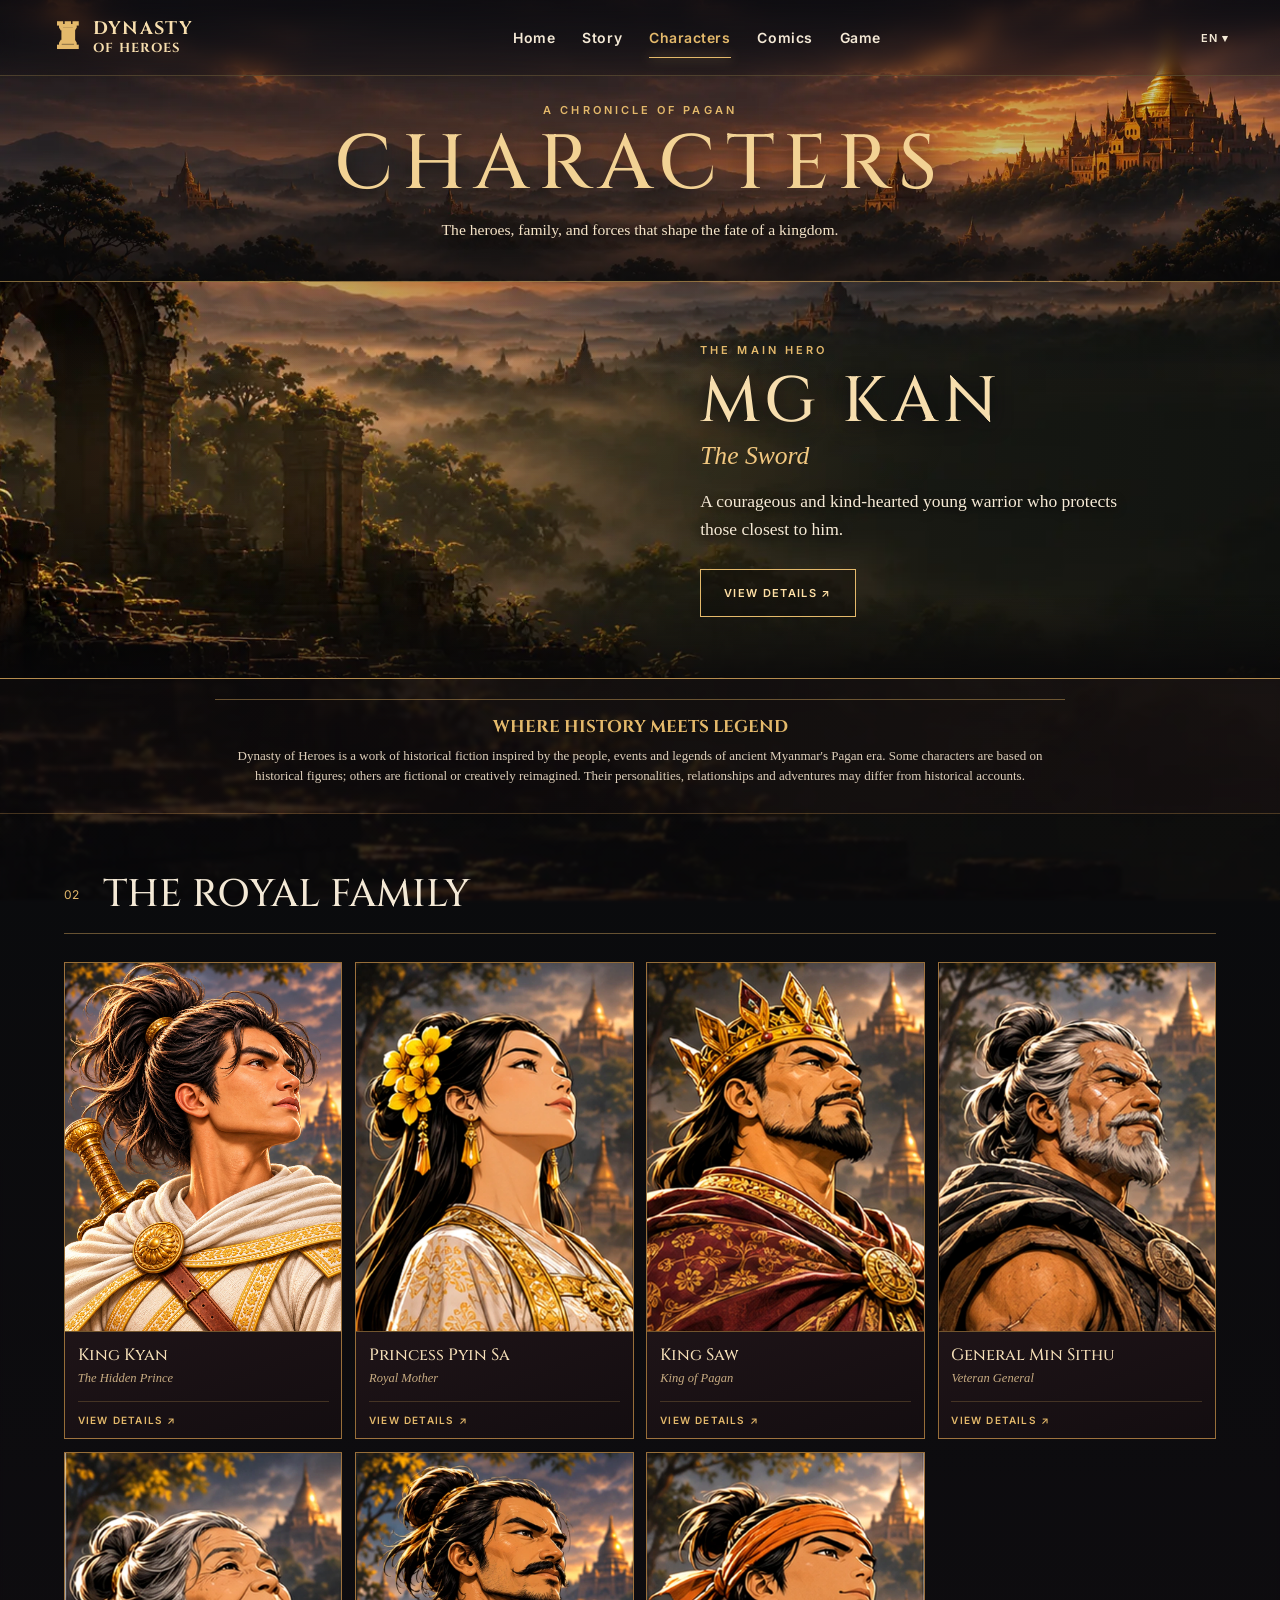
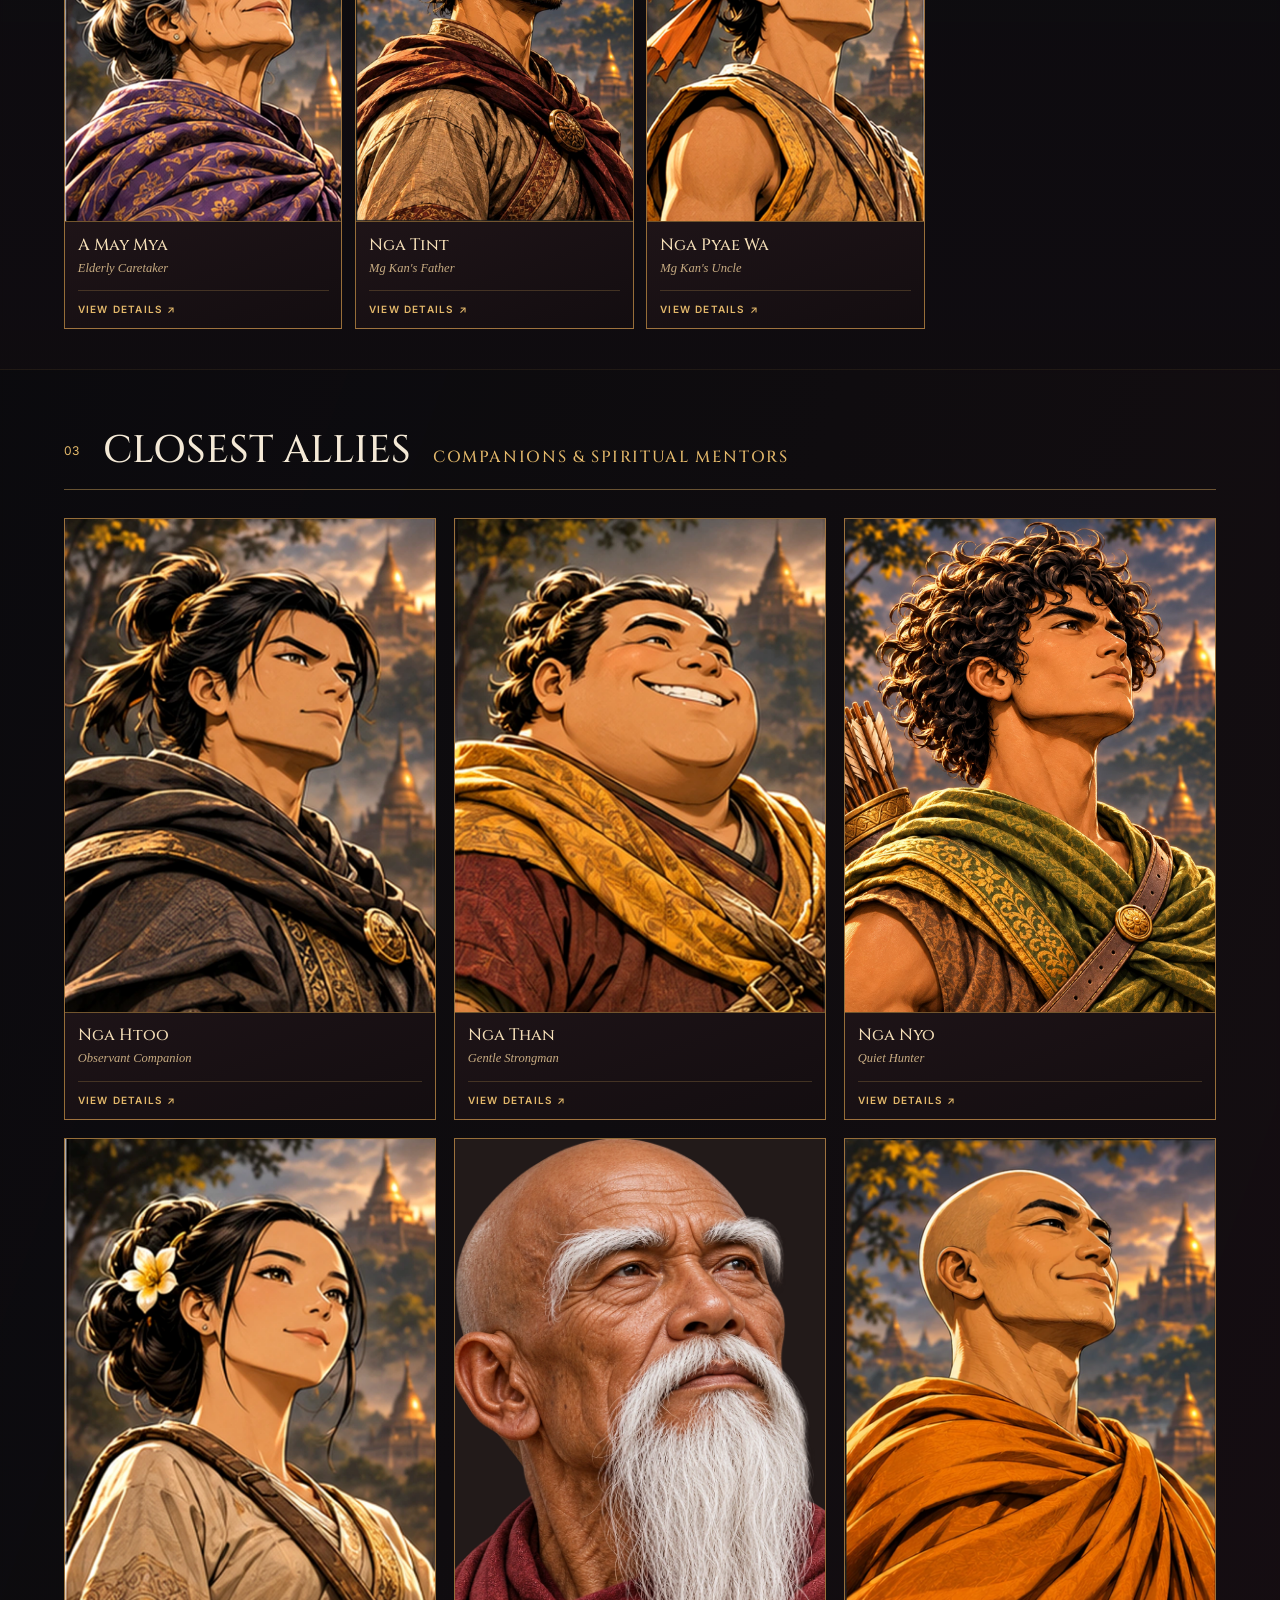
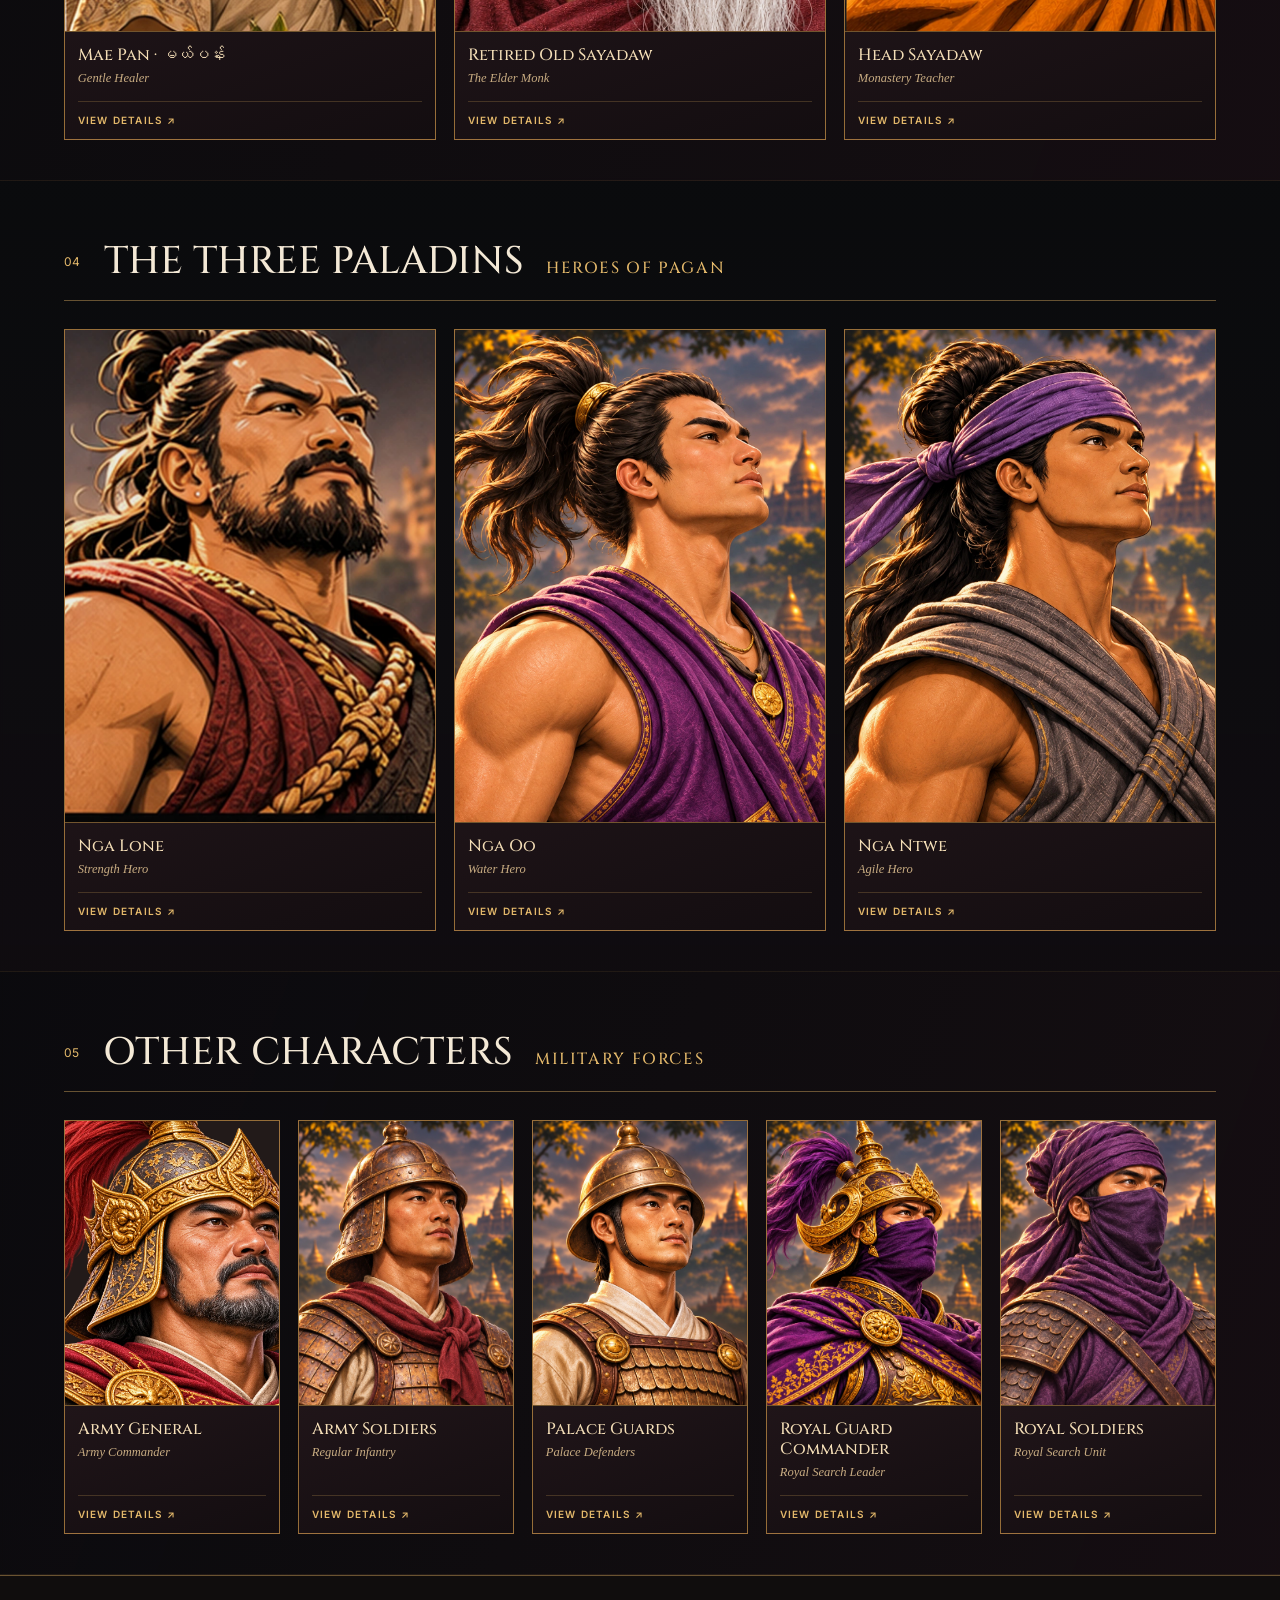
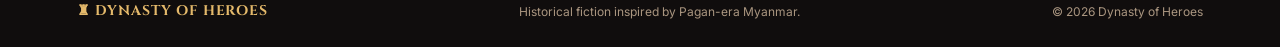
==== commit 2701f19a: "Match English navigation typography to the homepage across pages" ====
--- a/characters-classic.html
+++ b/characters-classic.html
@@ -1,4 +1,4 @@
-<!doctype html><html lang="en"><head><meta charset="utf-8"><meta name="viewport" content="width=device-width,initial-scale=1"><meta name="theme-color" content="#11100f"><title>Characters — Dynasty of Heroes</title><link rel="stylesheet" href="style.css?v=20261126-comics"></head><body class="characters-page"><div class="characters-page-backdrop" aria-hidden="true"><div class="characters-page-backdrop__art"></div></div><div id="progress"></div>
+<!doctype html><html lang="en"><head><meta charset="utf-8"><meta name="viewport" content="width=device-width,initial-scale=1"><meta name="theme-color" content="#11100f"><title>Characters — Dynasty of Heroes</title><link rel="stylesheet" href="style.css?v=20261126-menu-inter"></head><body class="characters-page"><div class="characters-page-backdrop" aria-hidden="true"><div class="characters-page-backdrop__art"></div></div><div id="progress"></div>
 <header class="site-header"><a class="brand" href="index.html"><span class="temple">♜</span><span>DYNASTY <small>OF HEROES</small></span></a><button class="menu-toggle" aria-expanded="false" aria-label="Toggle menu">☰</button><nav class="site-menu"><a href="index.html">Home</a><a href="story.html">Story</a><a class="active" href="characters.html">Characters</a><a href="comics.html">Comics</a><a href="index.html#experiences" hidden>Animation</a><a href="index.html#experiences">Game</a><a href="index.html#mission" hidden>Media</a></nav><span class="language">EN ▾</span></header>
 <main>
 <section class="characters-intro character-top-banner" aria-label="Characters page introduction">
--- a/style.css
+++ b/style.css
@@ -470,9 +470,9 @@
 .site-menu a[hidden] { display: none !important; }
 
 html:lang(en) .site-header .site-menu a:lang(en) {
-  font-family: 'Skranji', Inter, sans-serif;
+  font-family: Inter, Arial, sans-serif;
   font-size: 14px;
-  font-weight: 400;
+  font-weight: 600;
   letter-spacing: .04em;
   text-transform: capitalize;
 }
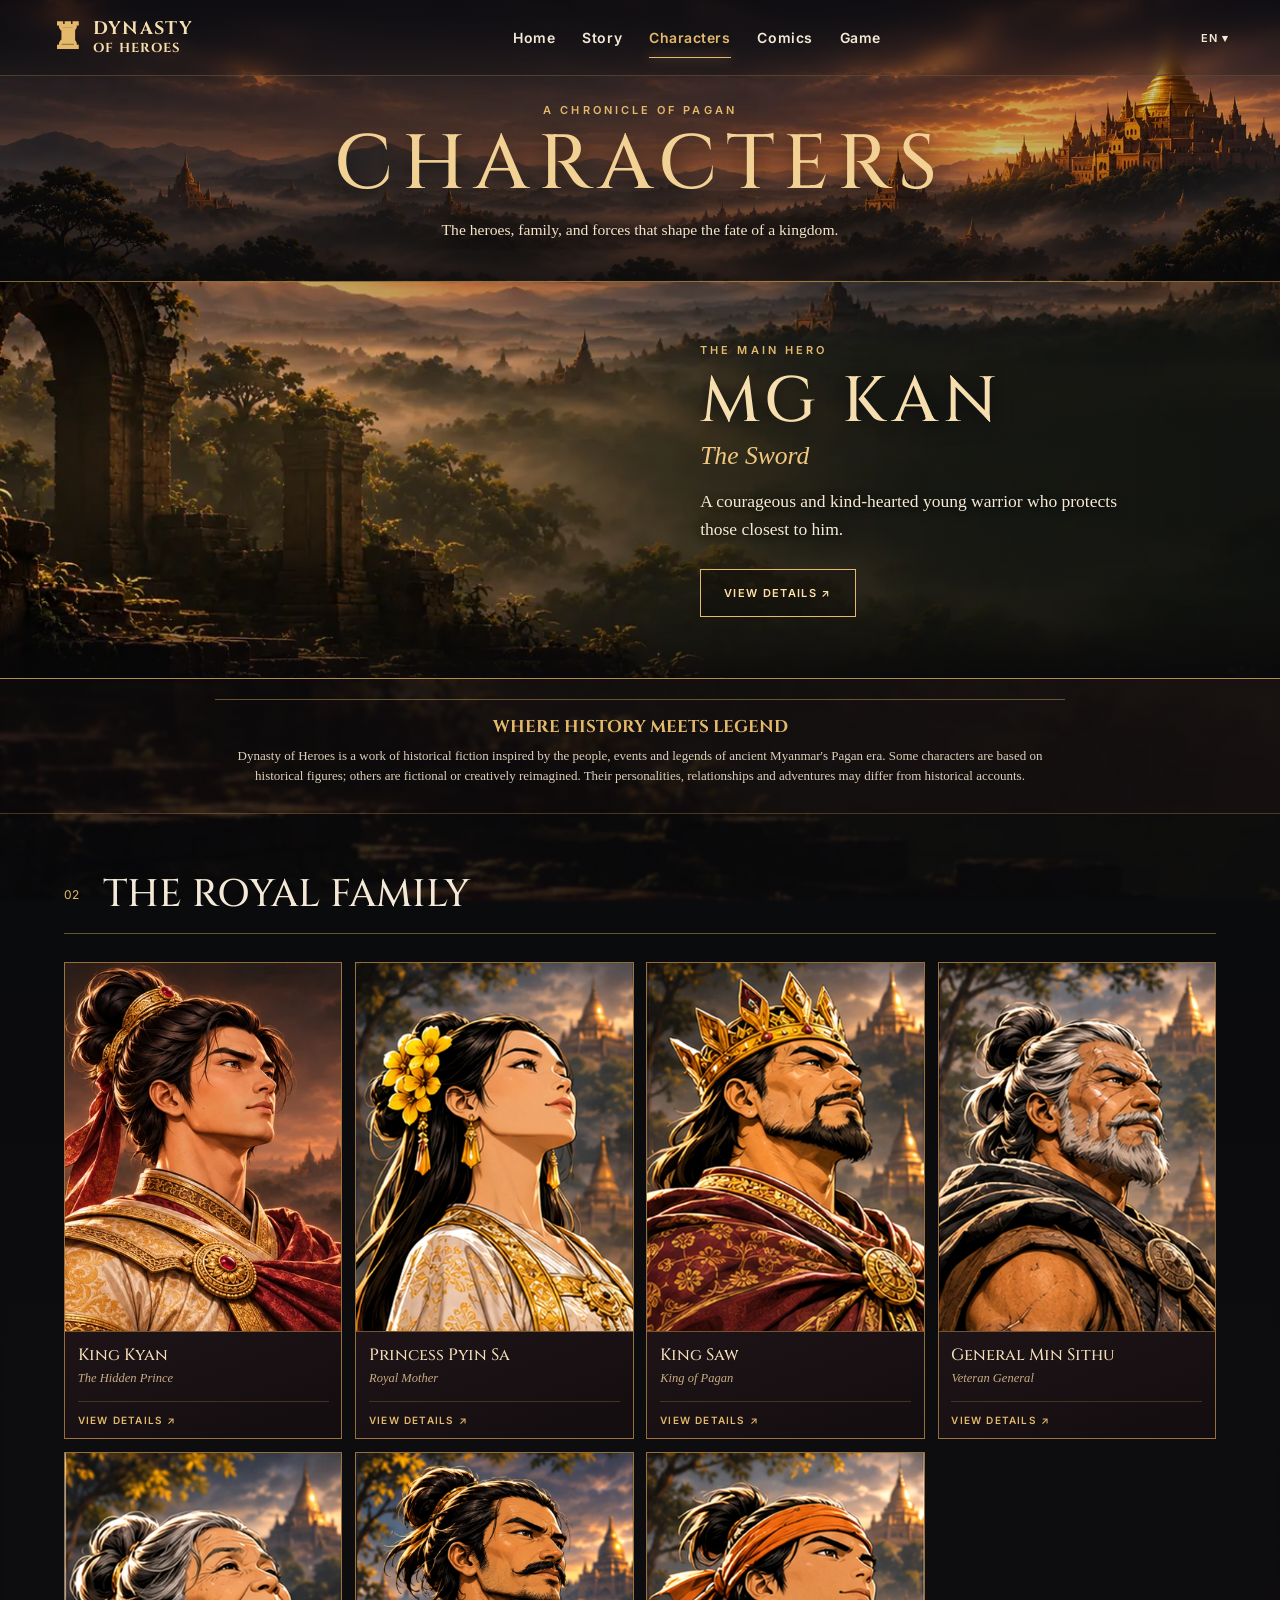
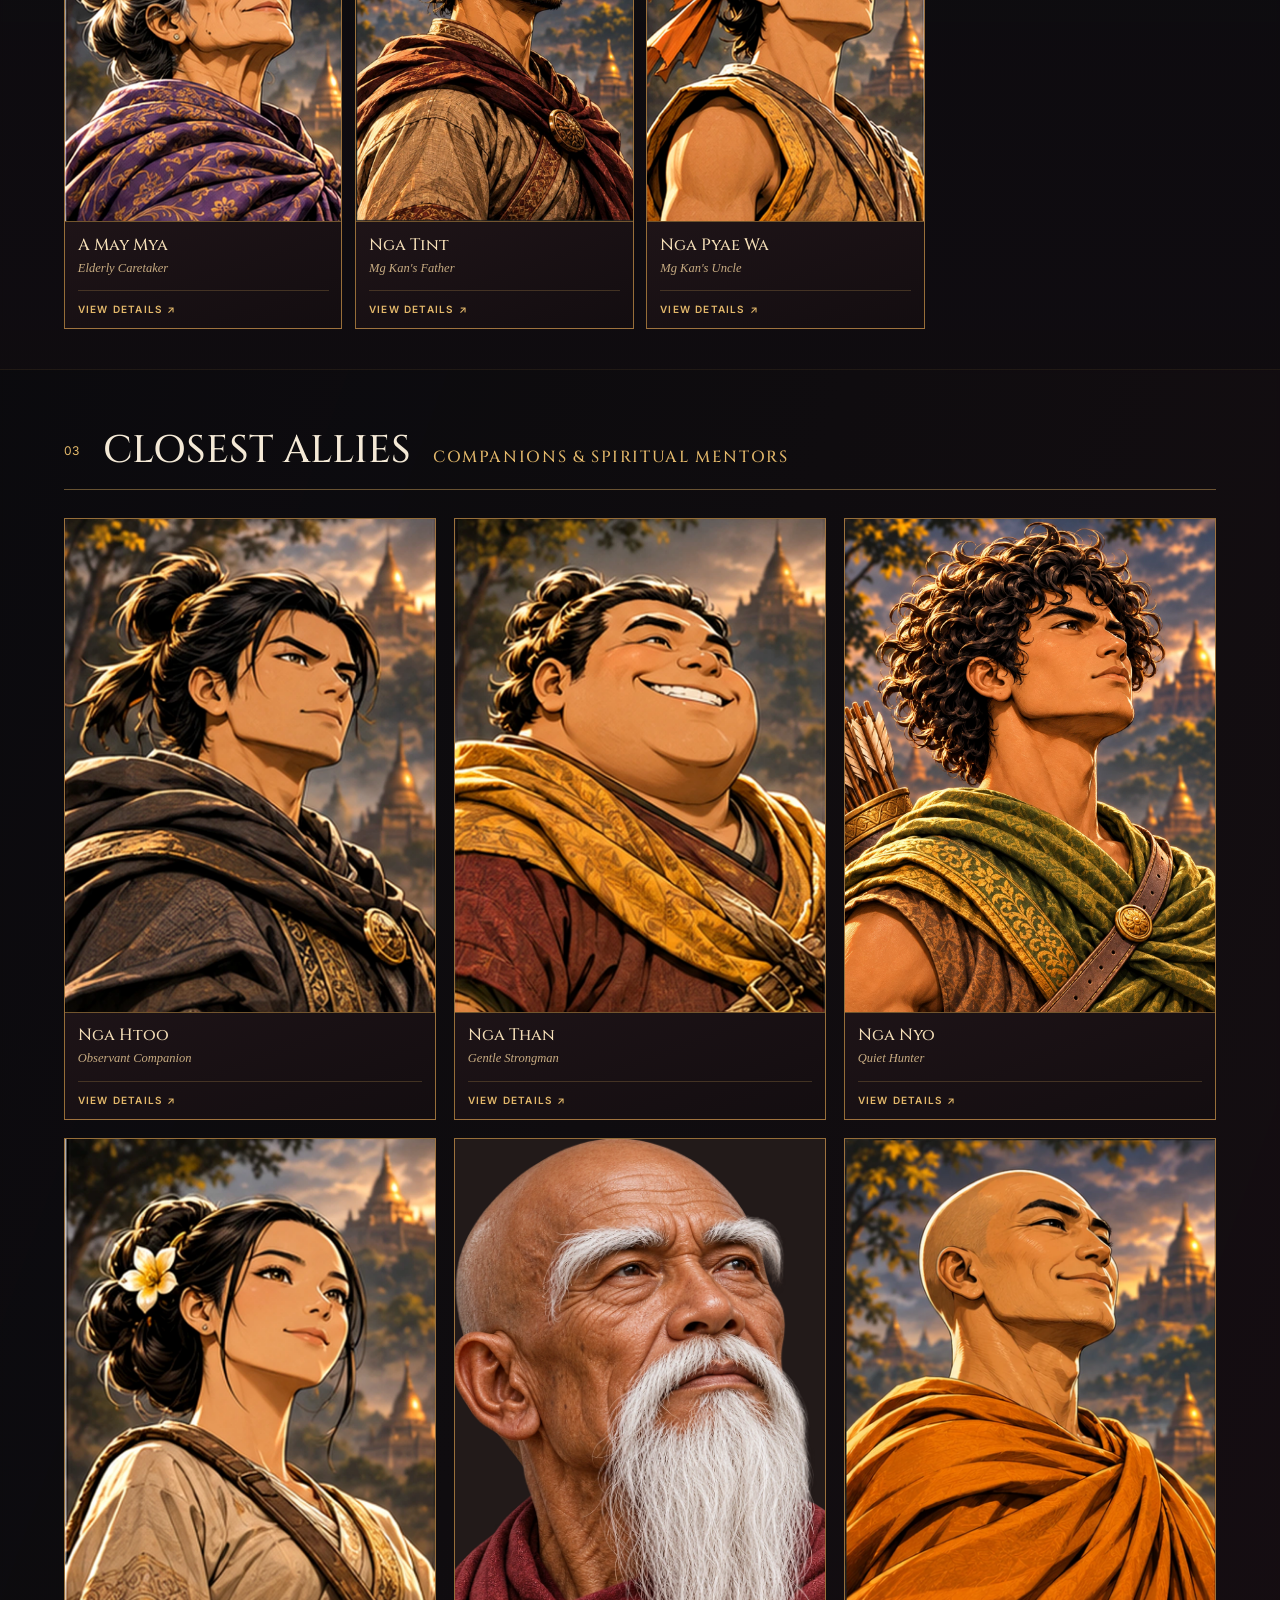
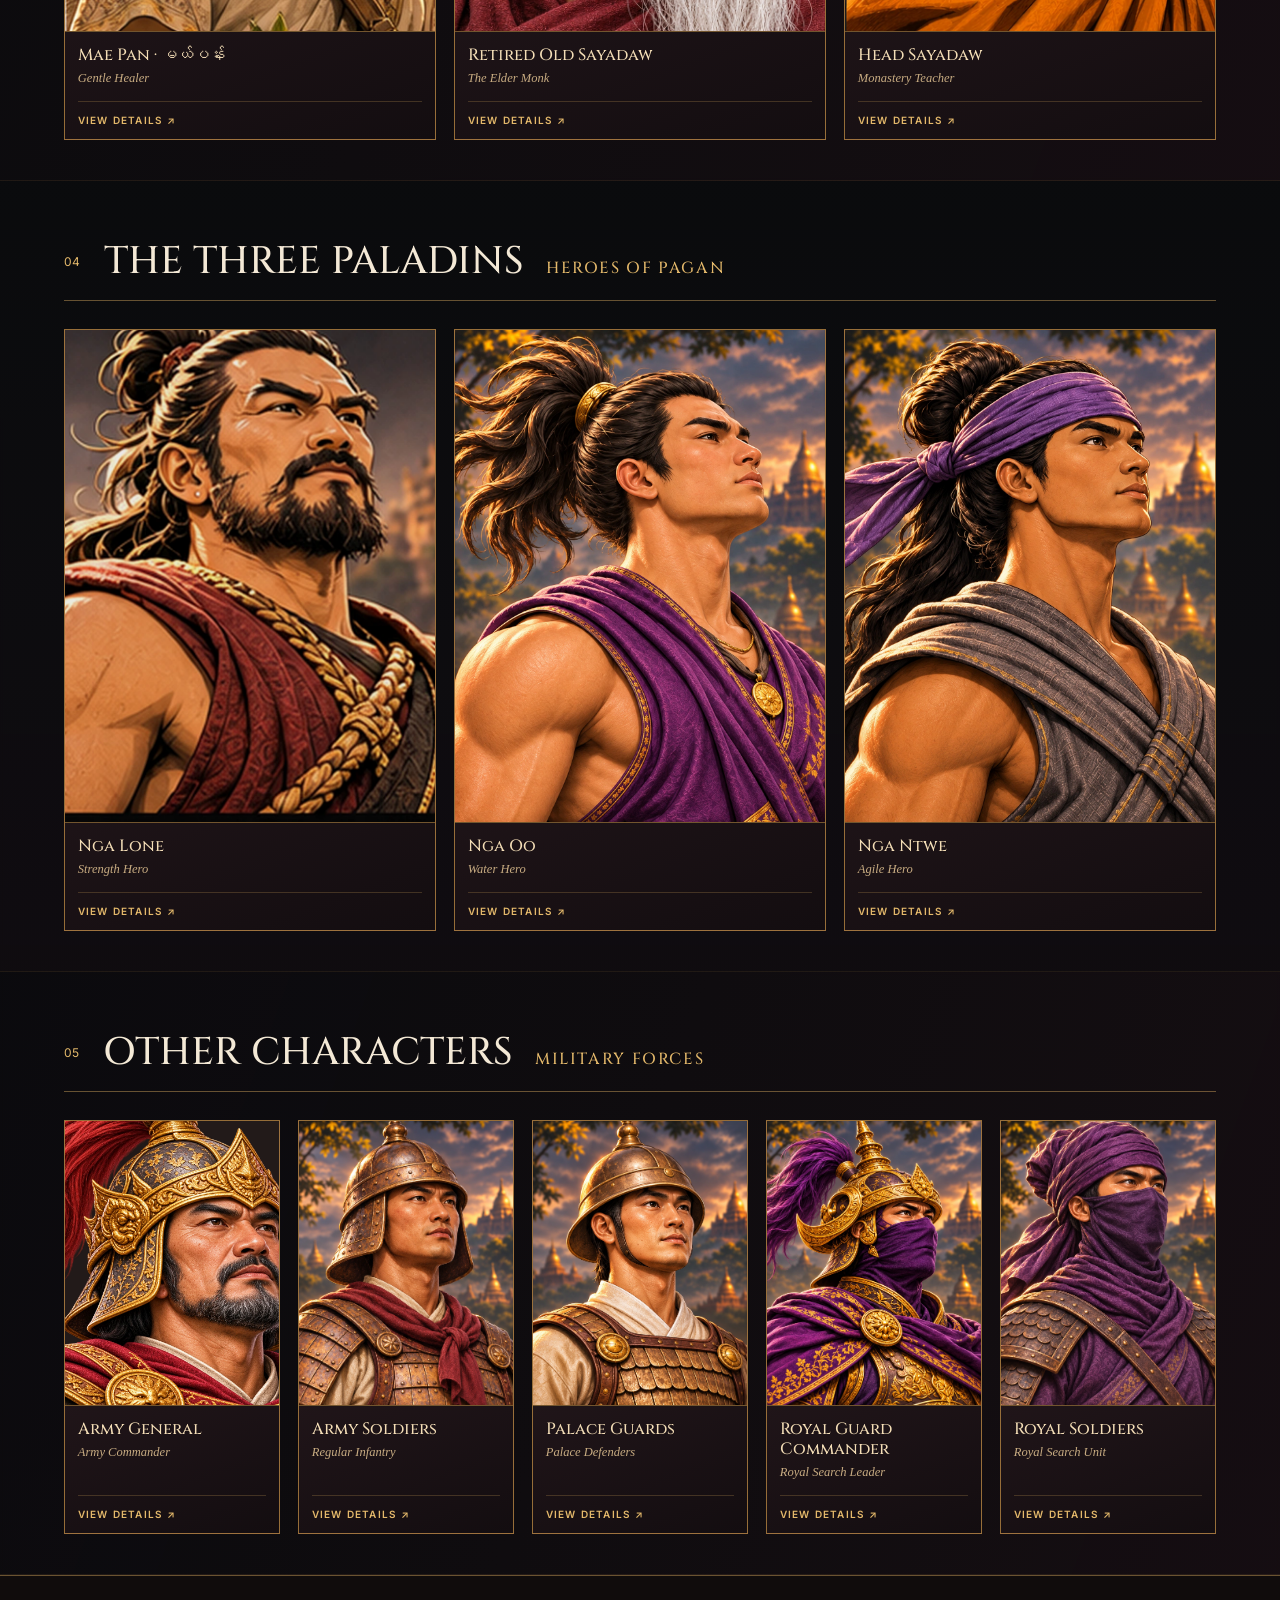
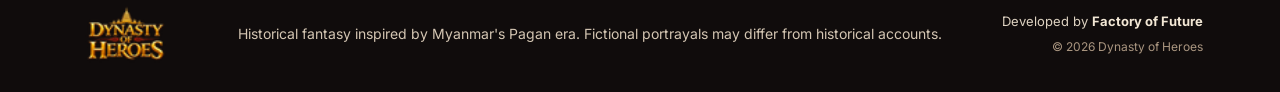
==== commit 1cd78902: "Share the homepage footer and studio credit across all pages" ====
--- a/characters-classic.html
+++ b/characters-classic.html
@@ -28,4 +28,4 @@
 <section class="roster-section" id="paladins"><div class="roster-heading"><span>04</span><h2>THE THREE PALADINS <small>HEROES OF PAGAN</small></h2></div><div class="roster-grid" id="roster-paladins"></div></section>
 <section class="roster-section" id="military"><div class="roster-heading"><span>05</span><h2>OTHER CHARACTERS <small>MILITARY FORCES</small></h2></div><div class="roster-grid" id="roster-military"></div></section></main>
 <div class="modal" id="character-modal" aria-hidden="true" role="dialog" aria-modal="true" aria-labelledby="detail-name"><div class="modal-inner"><button class="modal-close" aria-label="Close character detail">×</button><div class="modal-image"><img id="detail-image" alt="Character portrait"></div><div class="modal-text"><span class="section-label">DYNASTY OF HEROES · CHARACTER INTRODUCTION</span><h2 id="detail-name"></h2><div class="detail-title" id="detail-title"></div><blockquote id="detail-quote"></blockquote><p id="detail-bio"></p><div class="facts"><div><b>ROLE</b><span id="detail-role"></span></div><div><b>IDENTITY</b><span id="detail-identity"></span></div><div><b>PERSONALITY</b><span id="detail-personality"></span></div></div><h3>SIGNATURE TRAITS</h3><div class="trait-list" id="detail-traits"></div></div></div></div>
-<footer><a class="brand" href="index.html">♜ DYNASTY OF HEROES</a><span>Historical fiction inspired by Pagan-era Myanmar.</span><span>© 2026 Dynasty of Heroes</span></footer><script src="main.js"></script><script src="characters.js?v=20261125-dedicated-portraits"></script></body></html>
+<site-footer></site-footer><script src="site-footer.js" defer></script><script src="main.js"></script><script src="characters.js?v=20261125-dedicated-portraits"></script></body></html>
--- a/style.css
+++ b/style.css
@@ -1,4 +1,4 @@
-@import url('https://fonts.googleapis.com/css2?family=Cinzel:wght@400;500;600;700&family=Inter:wght@400;500;600&family=Skranji:wght@400;700&display=swap');
+@import url('https://fonts.googleapis.com/css2?family=Cinzel:wght@400;500;600;700&family=Inter:wght@400;500;600&display=swap');
 :root{--bg:#100c0c;--black:#151013;--gold:#e4b96b;--gold2:#f7deae;--cream:#f7e9cf;--maroon:#591e22;--line:rgba(225,177,99,.43)}*{box-sizing:border-box}html{scroll-behavior:smooth}body{margin:0;background:var(--bg);color:#f4e9d6;font-family:Georgia,serif;overflow-x:hidden}a{color:inherit;text-decoration:none}button{font:inherit;cursor:pointer}button:focus-visible,a:focus-visible,.character-card:focus-visible{outline:2px solid #f2ce83;outline-offset:4px}img{max-width:100%;display:block}em{font-style:normal;color:var(--gold)}h1,h2,h3,p{margin-top:0}h1,h2,h3{font-family:Cinzel,Georgia,serif}#progress{position:fixed;top:0;left:0;height:2px;width:0;background:var(--gold);z-index:150}.site-header{position:fixed;left:0;right:0;top:0;z-index:100;min-height:76px;display:flex;align-items:center;justify-content:space-between;gap:20px;padding:12px clamp(20px,4vw,74px);background:linear-gradient(180deg,rgba(8,8,12,.91),rgba(8,8,12,.56) 78%,transparent);border-bottom:1px solid rgba(255,208,120,.12);backdrop-filter:blur(8px)}.brand{display:flex;align-items:center;gap:9px;color:var(--gold2);font-family:Cinzel,Georgia,serif;font-size:18px;line-height:1;font-weight:700;letter-spacing:.06em;white-space:nowrap}.brand small{display:block;font-size:13px;margin-top:4px}.temple{font-size:36px;color:var(--gold)}.site-menu{display:flex;gap:clamp(12px,2.1vw,34px);align-items:center}.site-menu a{font:600 11px Inter,sans-serif;letter-spacing:.13em;position:relative;transition:color .25s}.site-menu a:hover,.site-menu a.active{color:var(--gold)}.site-menu a.active:after{content:'';position:absolute;height:1px;background:var(--gold);left:0;right:0;bottom:-12px;box-shadow:0 0 12px var(--gold)}.language{font:600 11px Inter,sans-serif;letter-spacing:.08em}.menu-toggle{display:none;background:none;color:var(--gold2);border:1px solid var(--line);padding:8px 12px}.section-label,.eyebrow{font:600 11px Inter,sans-serif;letter-spacing:.28em;color:var(--gold);text-transform:uppercase}.hero{height:100svh;min-height:580px;position:relative;display:flex;align-items:center;justify-content:flex-end;isolation:isolate}.hero-media,.story-scene video{position:absolute;inset:0;width:100%;height:100%;object-fit:cover;z-index:-2;background:linear-gradient(100deg,#24120f,#654233)}.hero-shade{position:absolute;inset:0;z-index:-1;background:linear-gradient(90deg,rgba(0,0,0,.04) 10%,rgba(0,0,0,.12) 40%,rgba(6,7,11,.75) 78%,rgba(5,4,5,.5)),linear-gradient(0deg,#100c0c,transparent 35%)}.hero-copy{width:min(520px,43vw);margin-right:clamp(25px,8vw,150px);padding-top:80px;text-align:center}.hero-copy h1{font-size:clamp(43px,5.5vw,94px);line-height:.95;letter-spacing:.045em;margin:17px 0 24px;text-shadow:0 2px 12px #000,0 0 35px #25170c;color:#f9dc9b}.hero-copy h1 i{display:inline-block;font-style:normal;font-size:.32em;letter-spacing:.3em;vertical-align:middle}.hero-copy p{letter-spacing:.18em;font-size:clamp(12px,1vw,17px);line-height:1.6;color:#f6e5c6}.actions{display:flex;gap:12px;justify-content:center;margin-top:30px;flex-wrap:wrap}.button{font:600 11px Inter,sans-serif;letter-spacing:.12em;display:inline-flex;align-items:center;justify-content:center;text-align:center;min-height:46px;padding:13px 23px;border:1px solid var(--gold);transition:background .25s,transform .3s,box-shadow .3s}.button:hover{transform:translateY(-2px);box-shadow:0 6px 30px rgba(226,164,73,.19)}.button.gold{background:linear-gradient(110deg,#542015,#8a3b26);color:#ffe9b8}.button.outline{background:rgba(10,8,8,.34);color:#ffe0a5}.scroll-hint{position:absolute;bottom:32px;right:6%;font:600 10px Inter,sans-serif;letter-spacing:.18em}.scroll-hint span{margin-left:14px}.section-padding{padding:clamp(70px,9vw,145px) clamp(22px,7vw,125px)}.purpose{background:radial-gradient(ellipse at center top,#2c1b1b,#170f10 65%);text-align:center}.purpose h2,.experiences h2,.closing h2{font-size:clamp(34px,4.8vw,72px);line-height:1.13;font-weight:500;margin:22px 0}.section-intro{max-width:750px;line-height:1.8;color:#cbbbaa;margin:0 auto 52px}.four{display:grid;grid-template-columns:repeat(4,1fr);gap:clamp(17px,2vw,35px);text-align:left}.four article{border-top:1px solid var(--line);padding-top:20px}.four article span{color:var(--gold);font-size:14px}.four h3{font-size:21px;margin:14px 0}.four p{font-size:15px;line-height:1.65;color:#cbbcb0}.story-scene{position:relative;min-height:90svh;display:flex;align-items:center;isolation:isolate;background:#191518}.story-scene video{object-position:center}.story-overlay{position:absolute;inset:0;background:linear-gradient(90deg,rgba(7,7,9,.9),rgba(7,7,9,.38) 56%,rgba(7,7,9,.15)),linear-gradient(0deg,#160e0e,transparent 30%);z-index:-1}.story-copy{margin-left:clamp(24px,8vw,150px);width:min(600px,74vw);padding:100px 0}.story-copy h2{font-size:clamp(48px,6.5vw,110px);font-weight:500;line-height:1.03;margin:25px 0}.story-copy p{font-size:clamp(16px,1.35vw,20px);line-height:1.8;color:#e1d6c9;margin-bottom:30px}.experiences{background:#191919;color:#f5e4d2;text-align:center}.experiences h2{max-width:900px;margin:16px auto 55px}.experiences em{color:#e5aa82}.experience-grid{display:grid;grid-template-columns:repeat(3,minmax(0,1fr));gap:20px}.experience{height:clamp(300px,29vw,440px);position:relative;text-align:left;overflow:hidden;background:#151515;border:1px solid rgba(184,164,139,.38)}.experience img{position:absolute;inset:0;width:100%;height:100%;object-fit:cover;filter:saturate(.72)}.experience img[src$="home-comics.webp"]{object-position:65% center}
 .experience img[src$="home-animation.webp"]{object-position:center 22%}
 .experience:after{content:'';position:absolute;inset:0;background:linear-gradient(0deg,rgba(10,10,10,.98),rgba(14,14,14,.86) 34%,rgba(18,18,18,.30) 72%,rgba(18,18,18,.20))}.experience-copy{position:absolute;z-index:1;inset:auto 20px 25px 25px;color:#f9ebd4}.experience-copy span{font:600 11px Inter,sans-serif;letter-spacing:.15em;color:#f1c77c}.experience-copy h3{font-size:clamp(27px,2.6vw,43px);margin:9px 0}.experience-copy p{font-size:14px;line-height:1.65;max-width:290px}.experience-copy .coming{display:inline-block;margin-top:15px;padding:11px 13px;border:1px solid var(--gold);background:#242424;font-size:10px}.closing{text-align:center;background:radial-gradient(ellipse at 50% 20%,#382121,#130d0f)}.closing .button{margin-top:18px}footer{border-top:1px solid var(--line);padding:28px clamp(20px,6vw,95px);display:flex;align-items:center;justify-content:space-between;gap:20px;font:12px Inter,sans-serif;color:#aa9680}footer .brand{font-size:14px;color:var(--gold)}.characters-intro{text-align:center;padding:180px 25px 90px;background:linear-gradient(180deg,rgba(14,10,12,.62),#120c0e),url('assets/sunset.svg') center/cover}.characters-intro h1{font-size:clamp(54px,8vw,135px);font-weight:500;margin:15px 0 26px;color:#f7dba2}.fiction{margin:auto;max-width:850px;border-top:1px solid var(--line);padding-top:27px}.fiction h2{color:var(--gold);font-size:23px}.fiction p{line-height:1.8;color:#decfba;font-size:15px}.roster-section{padding:55px clamp(20px,5vw,85px) 40px;background:linear-gradient(135deg,#211113,#100d0f 55%)}.roster-section:nth-of-type(odd){background:linear-gradient(110deg,#140d10,#291718)}.roster-heading{display:flex;gap:24px;align-items:center;margin-bottom:28px;border-bottom:1px solid var(--line);padding-bottom:13px}.roster-heading span{color:var(--gold);font:12px Inter,sans-serif}.roster-heading h2{margin:0;font-size:clamp(23px,3vw,40px);font-weight:500}.roster-heading small{font-size:.42em;letter-spacing:.1em;color:var(--gold);display:inline-block;margin-left:12px}.roster-grid{display:grid;grid-template-columns:repeat(4,minmax(0,1fr));gap:18px}.roster-grid#roster-main{grid-template-columns:minmax(210px,320px)}.character-card{background:linear-gradient(#29191b,#130e10);border:1px solid rgba(214,169,92,.47);padding:0;min-width:0;text-align:left;color:var(--cream);overflow:hidden;cursor:pointer;transition:transform .3s,border-color .3s,box-shadow .3s}.character-card:hover{transform:translateY(-5px);border-color:var(--gold);box-shadow:0 14px 40px rgba(0,0,0,.3)}.portrait{aspect-ratio:3/4;overflow:hidden;position:relative;background:radial-gradient(circle at 50% 20%,#805d43,#171115)}.portrait img{width:100%;height:100%;object-fit:cover;object-position:center 20%;transition:transform .45s}.character-card:hover img{transform:scale(1.04)}.character-summary{padding:18px 15px 20px}.character-summary h3{margin:0 0 7px;font:500 clamp(17px,1.5vw,23px) Cinzel,serif}.character-summary p{margin:0 0 15px;color:#c9ab7e;font-style:italic;font-size:14px}.view-profile{font:600 11px Inter,sans-serif;color:var(--gold);letter-spacing:.12em;border-top:1px solid rgba(214,169,92,.23);display:block;padding-top:12px}.modal{position:fixed;inset:0;z-index:200;display:none;align-items:center;justify-content:center;padding:25px;background:rgba(4,4,6,.87);backdrop-filter:blur(12px)}.modal.open{display:flex}.modal-inner{position:relative;width:min(1280px,96vw);max-height:93vh;overflow:auto;display:grid;grid-template-columns:46% 54%;border:2px solid #b47b30;background:radial-gradient(circle at 100% 0%,#241c1d,#100e11 70%);box-shadow:0 0 0 6px rgba(15,9,5,.8),0 0 0 8px rgba(224,169,78,.5),0 30px 100px #000}.modal-close{position:absolute;right:17px;top:16px;z-index:1;background:#581b21;border:1px solid var(--gold);color:#ffe0a7;width:47px;height:47px;font-size:32px}.modal-image{min-height:570px;background:#36251c}.modal-image img{width:100%;height:100%;object-fit:cover;object-position:center top}.modal-text{padding:clamp(35px,4.2vw,75px);overflow:auto}.modal-text h2{font-size:clamp(45px,5vw,83px);font-weight:500;margin:17px 0 0;color:#f4d49c}.detail-title{color:var(--gold);font-size:26px;font-style:italic}.modal-text blockquote{margin:20px 0;font-size:19px;color:#e6cfab;font-style:italic}.modal-text p{line-height:1.7;color:#e3d5c5}.facts{margin:27px 0;border-top:1px solid var(--line)}.facts div{border-bottom:1px solid var(--line);padding:14px 0;display:grid;grid-template-columns:125px 1fr;gap:15px}.facts b{color:var(--gold);font-size:13px}.facts span{font-size:15px}.modal-text h3{font-size:22px;color:var(--gold)}.trait-list{display:grid;grid-template-columns:repeat(2,1fr);gap:12px}.trait{border:1px solid var(--line);padding:15px;background:linear-gradient(120deg,rgba(50,80,28,.3),transparent);text-align:center;font-size:13px}.trait span{display:block;font-size:27px;color:#b9db73;margin-bottom:8px}@media(min-width:1500px){.roster-grid{grid-template-columns:repeat(6,minmax(0,1fr))}}@media(max-width:950px){.site-header{min-height:68px}.menu-toggle{display:block}.site-menu{position:absolute;top:68px;left:0;right:0;display:none;flex-direction:column;background:#130e11;padding:30px}.site-menu.open{display:flex}.language{display:none}.hero-copy{width:55%;margin-right:3vw}.four{grid-template-columns:repeat(2,1fr)}.experience-grid{grid-template-columns:1fr}.experience{height:360px}.roster-grid{grid-template-columns:repeat(3,minmax(0,1fr))}.modal-inner{grid-template-columns:42% 58%}.modal-text{padding:32px}.modal-image{min-height:500px}}@media(max-width:600px){.hero{min-height:650px;height:100svh;align-items:flex-end;justify-content:center}.hero-copy{width:100%;margin:0;padding:30px 20px 90px}.hero-shade{background:linear-gradient(0deg,#130b0d 5%,rgba(15,9,11,.68) 50%,rgba(15,9,11,.08))}.hero-media{object-position:34% center}.hero-copy h1{font-size:54px}.four{grid-template-columns:1fr}.story-copy{margin-left:22px;width:85vw}.story-copy h2{font-size:54px}.roster-section{padding:38px 15px}.roster-grid{grid-template-columns:repeat(2,minmax(0,1fr));gap:10px}.roster-grid#roster-main{grid-template-columns:1fr 1fr}.character-summary{padding:12px}.character-summary h3{font-size:15px}.character-summary p{font-size:12px}.roster-heading h2{font-size:24px}.roster-heading small{display:block;margin:5px 0 0}.modal{padding:15px}.modal-inner{grid-template-columns:1fr;max-height:94vh}.modal-image{min-height:0;height:35vh}.modal-text{padding:25px}.modal-text h2{font-size:44px}.facts div{grid-template-columns:90px 1fr}.characters-intro{padding-top:130px}footer{flex-direction:column;text-align:center}}@media(prefers-reduced-motion:reduce){*,*:before,*:after{scroll-behavior:auto!important;transition:none!important;animation:none!important}}
@@ -476,7 +476,3 @@
   letter-spacing: .04em;
   text-transform: capitalize;
 }
-html:lang(en) #comicTitle:lang(en) {
-  font-family: 'Skranji', Cinzel, serif;
-  font-weight: 700;
-}
